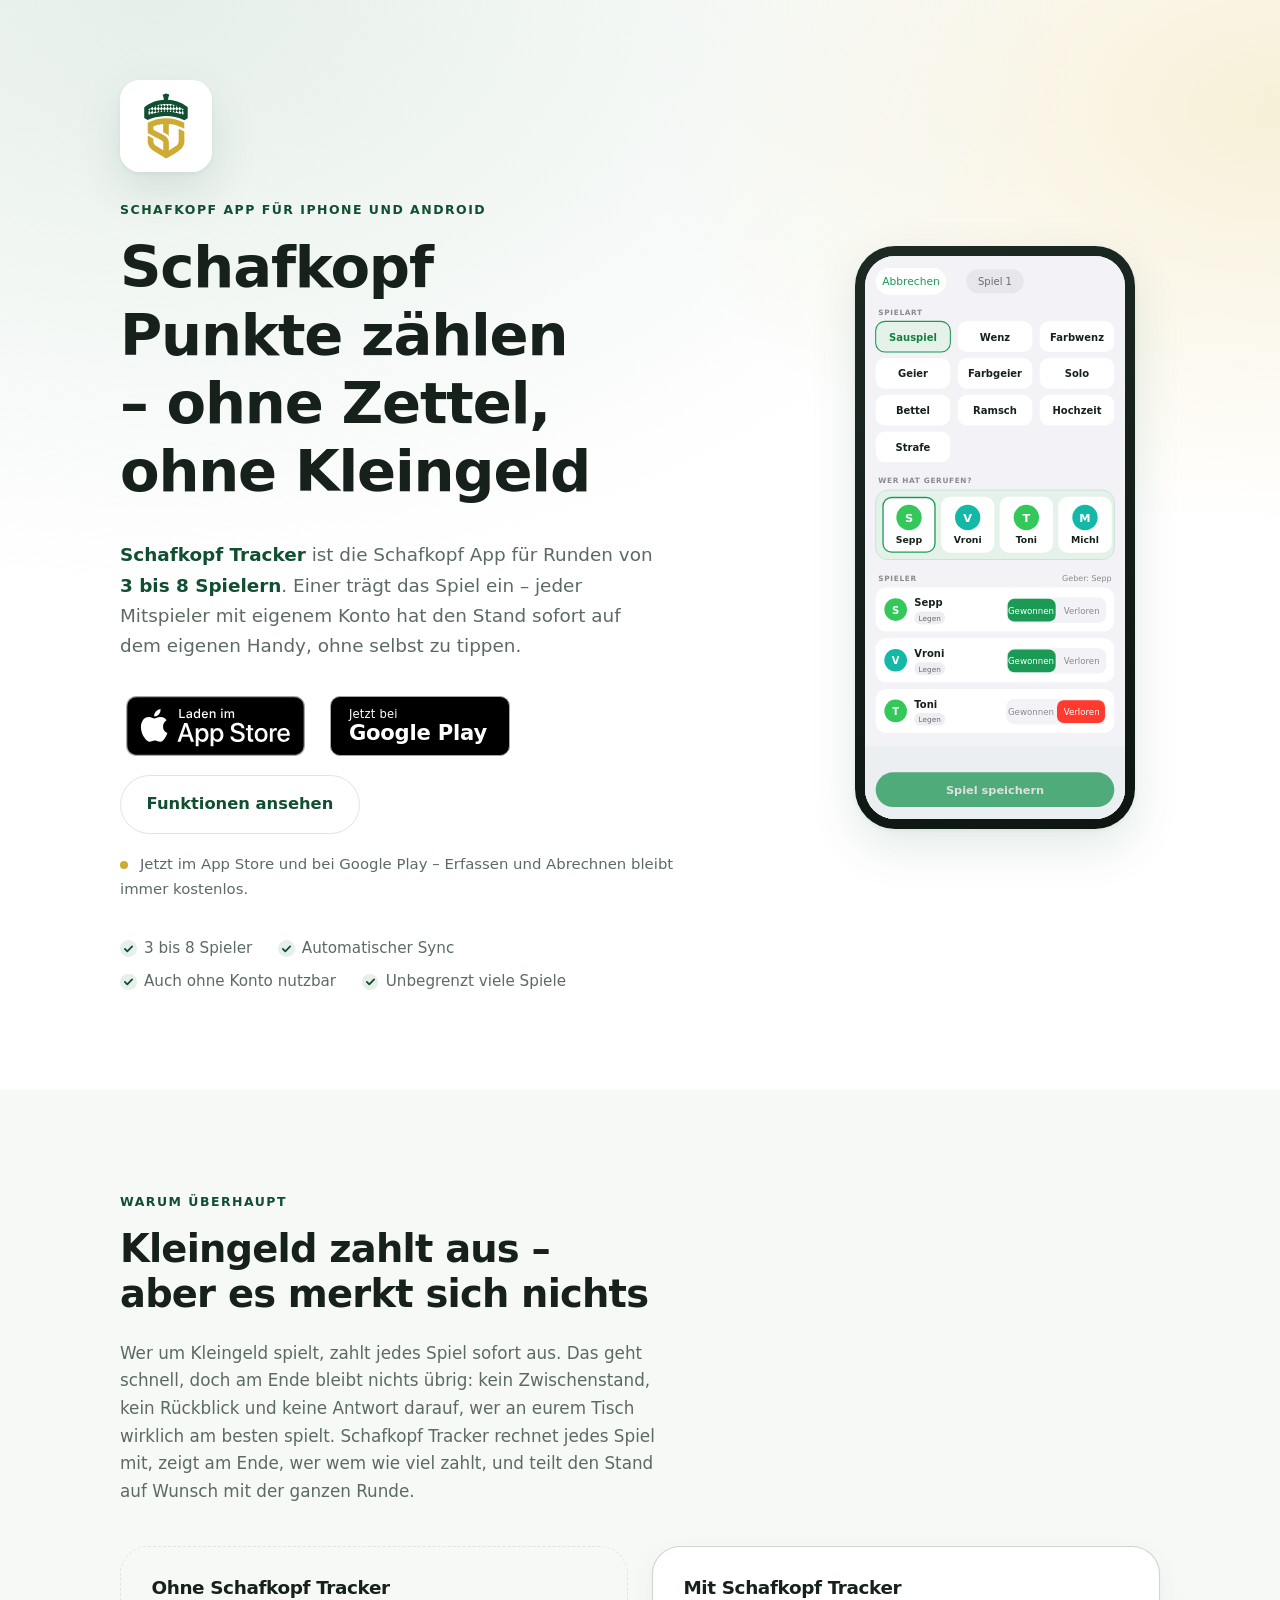
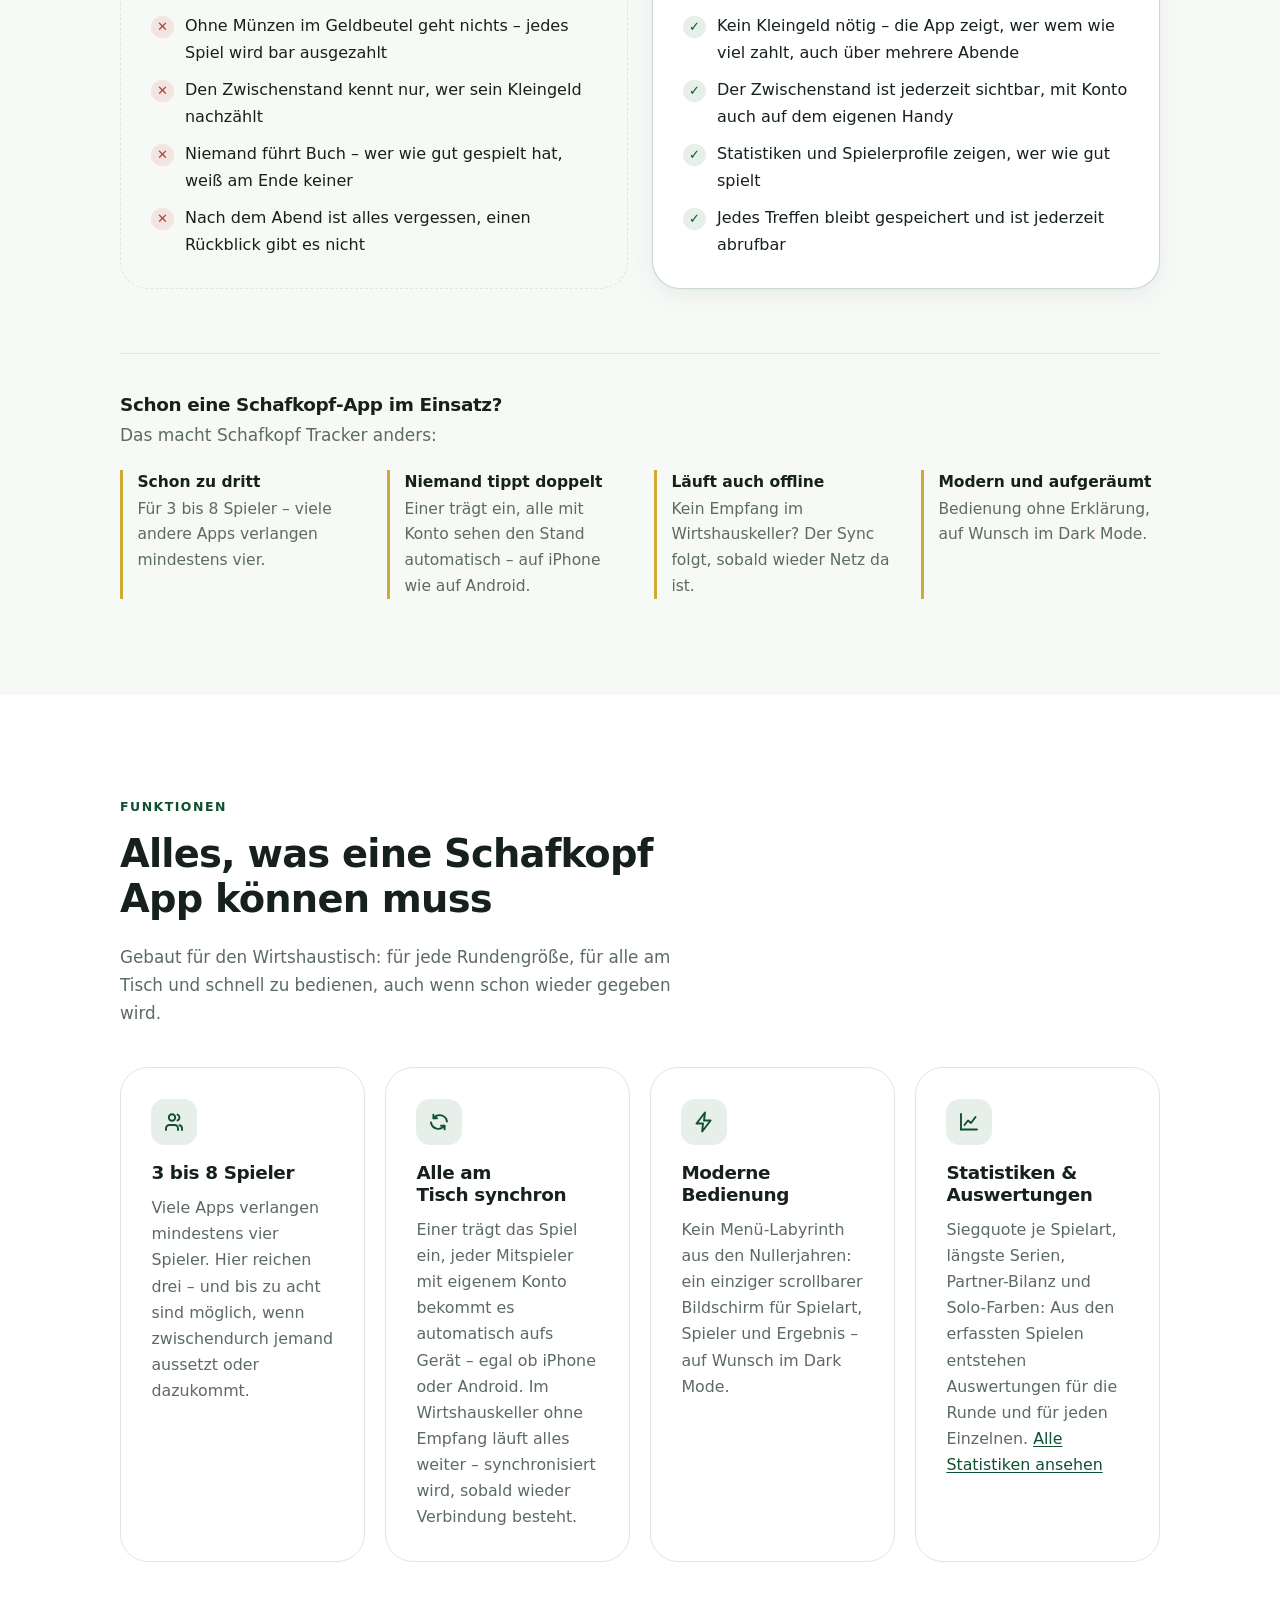
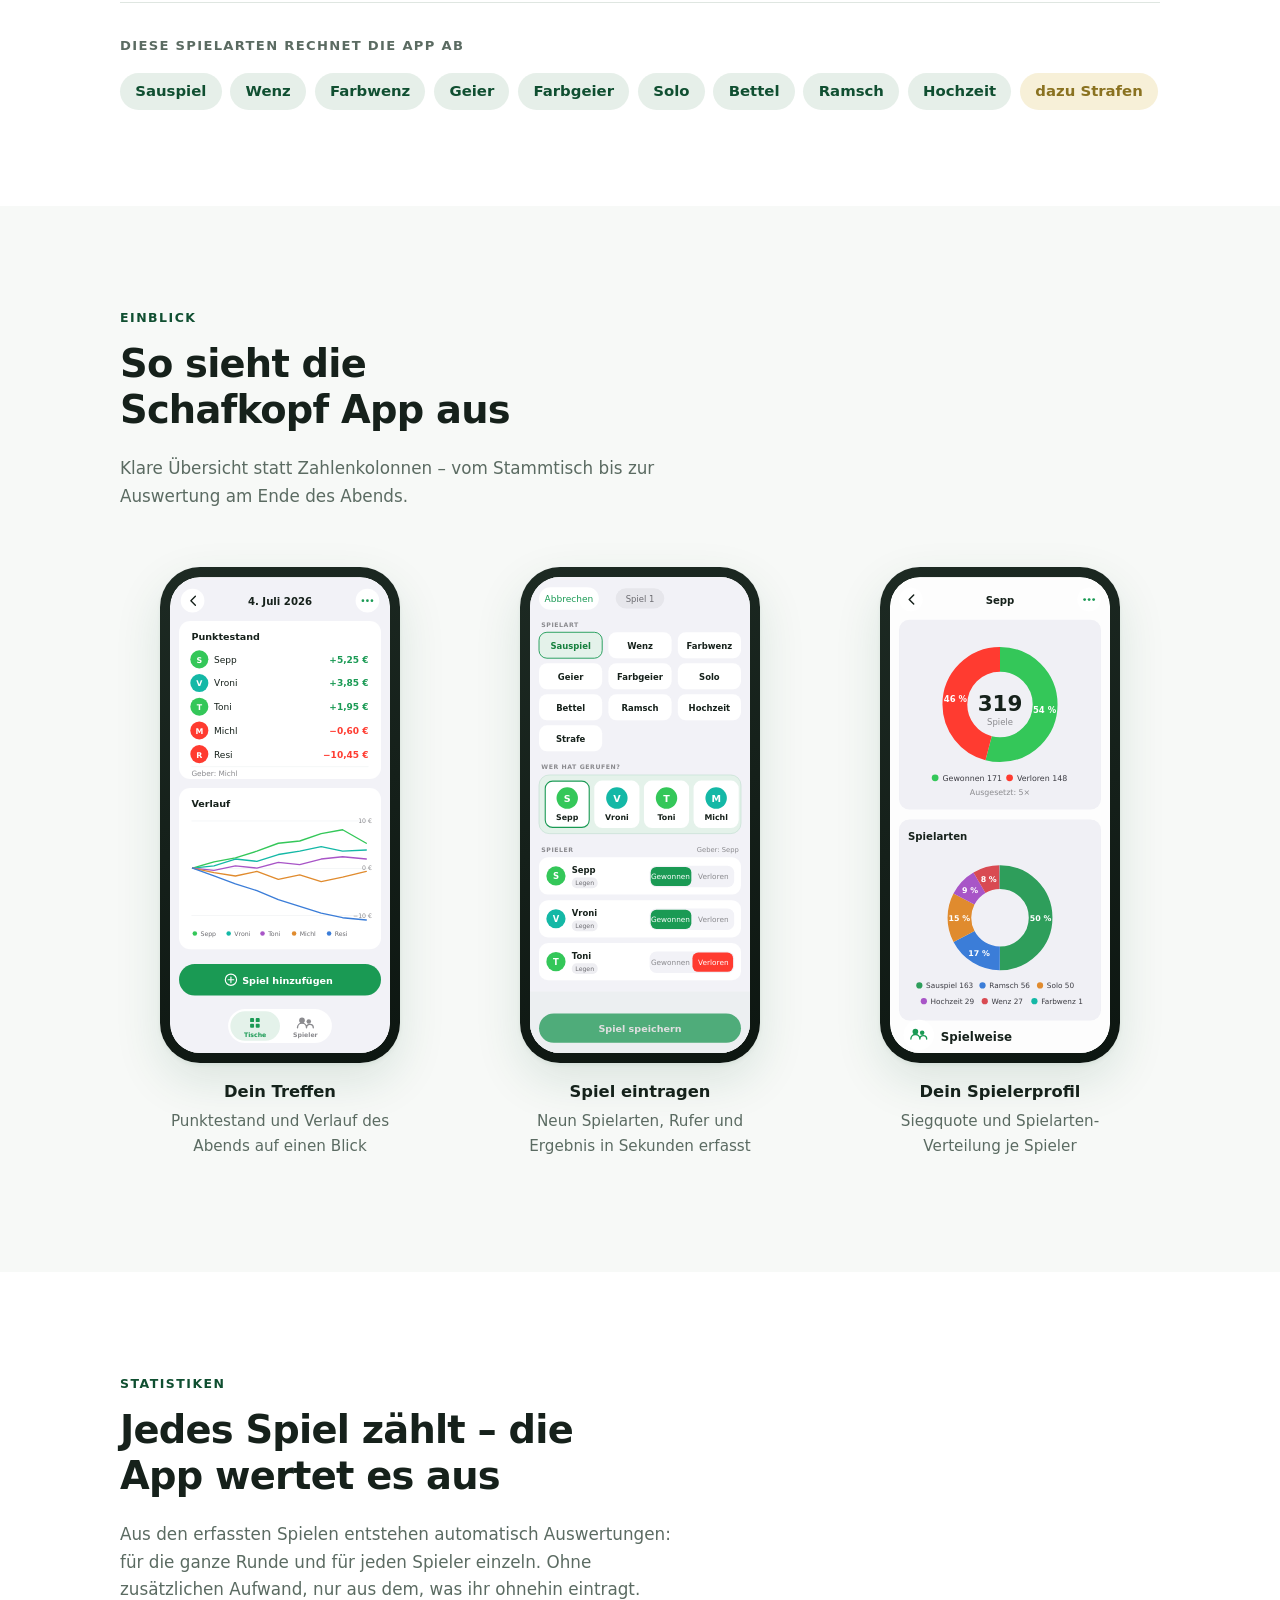
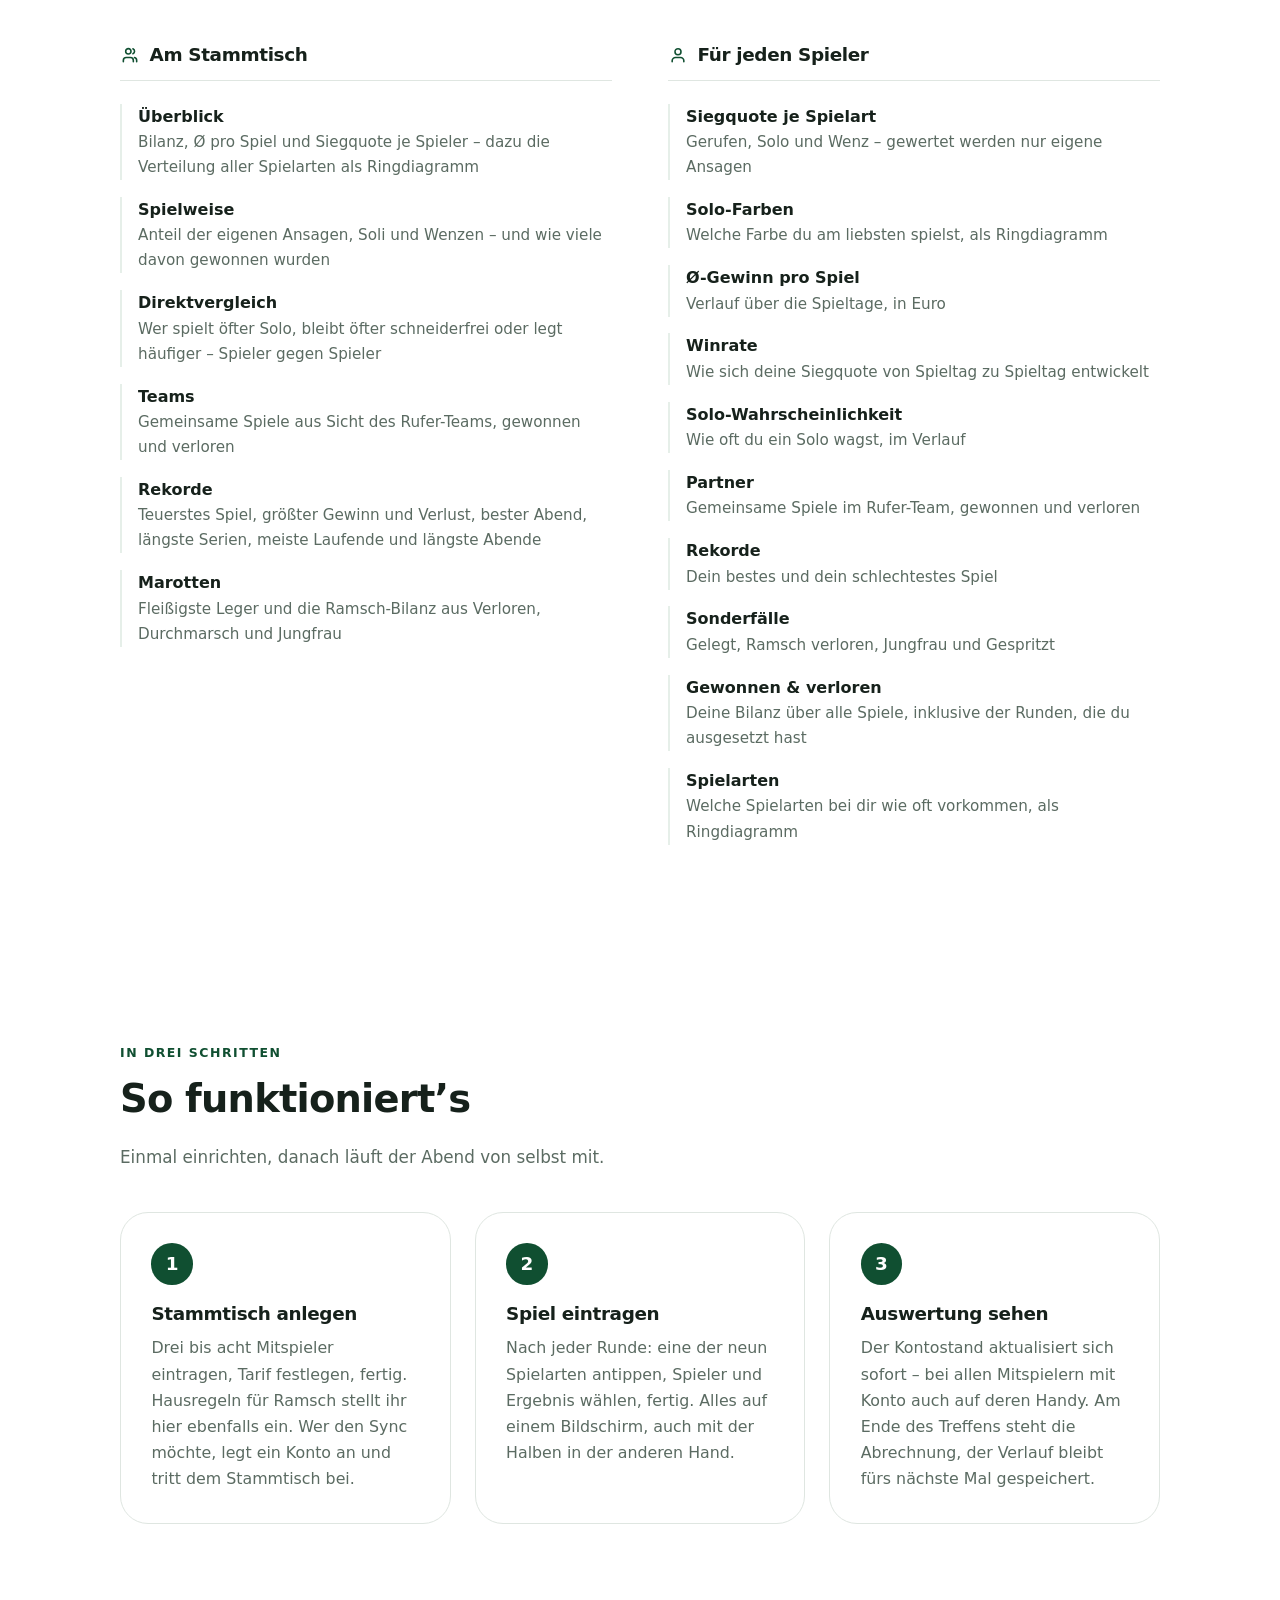
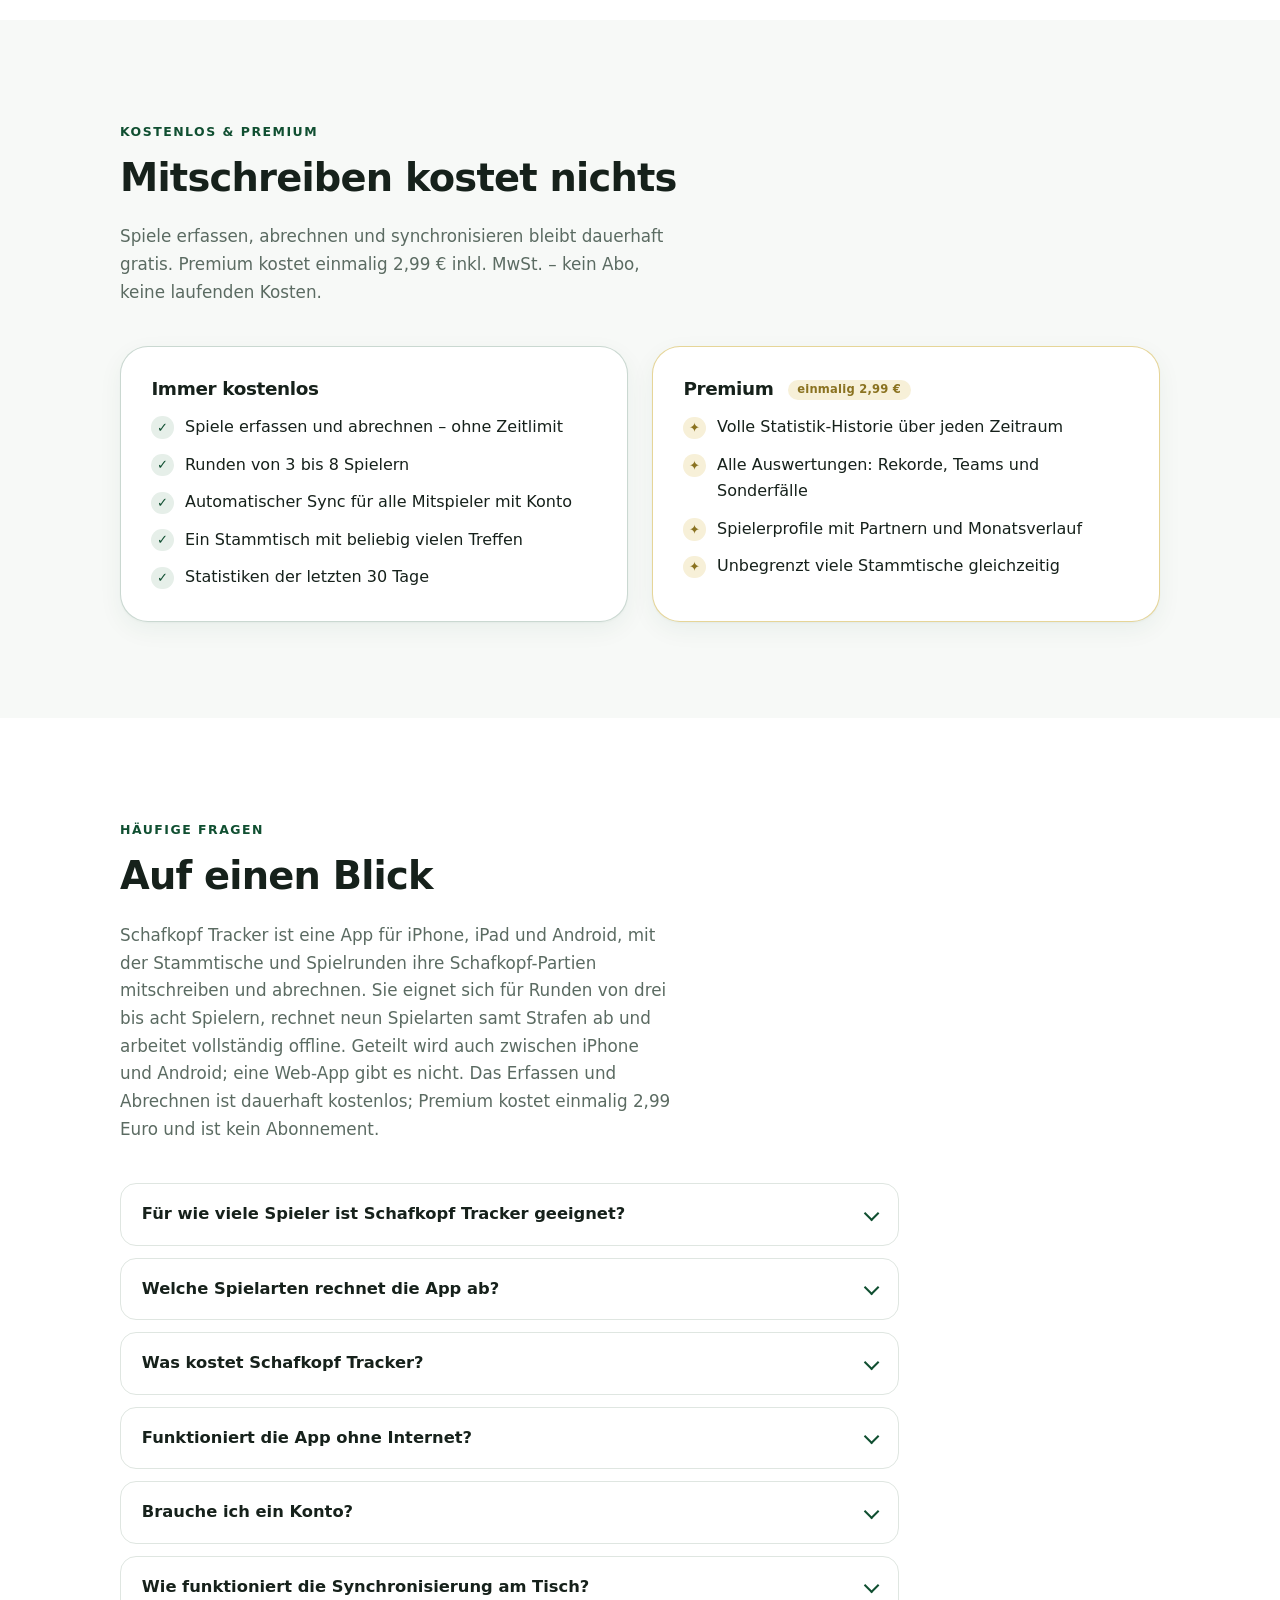
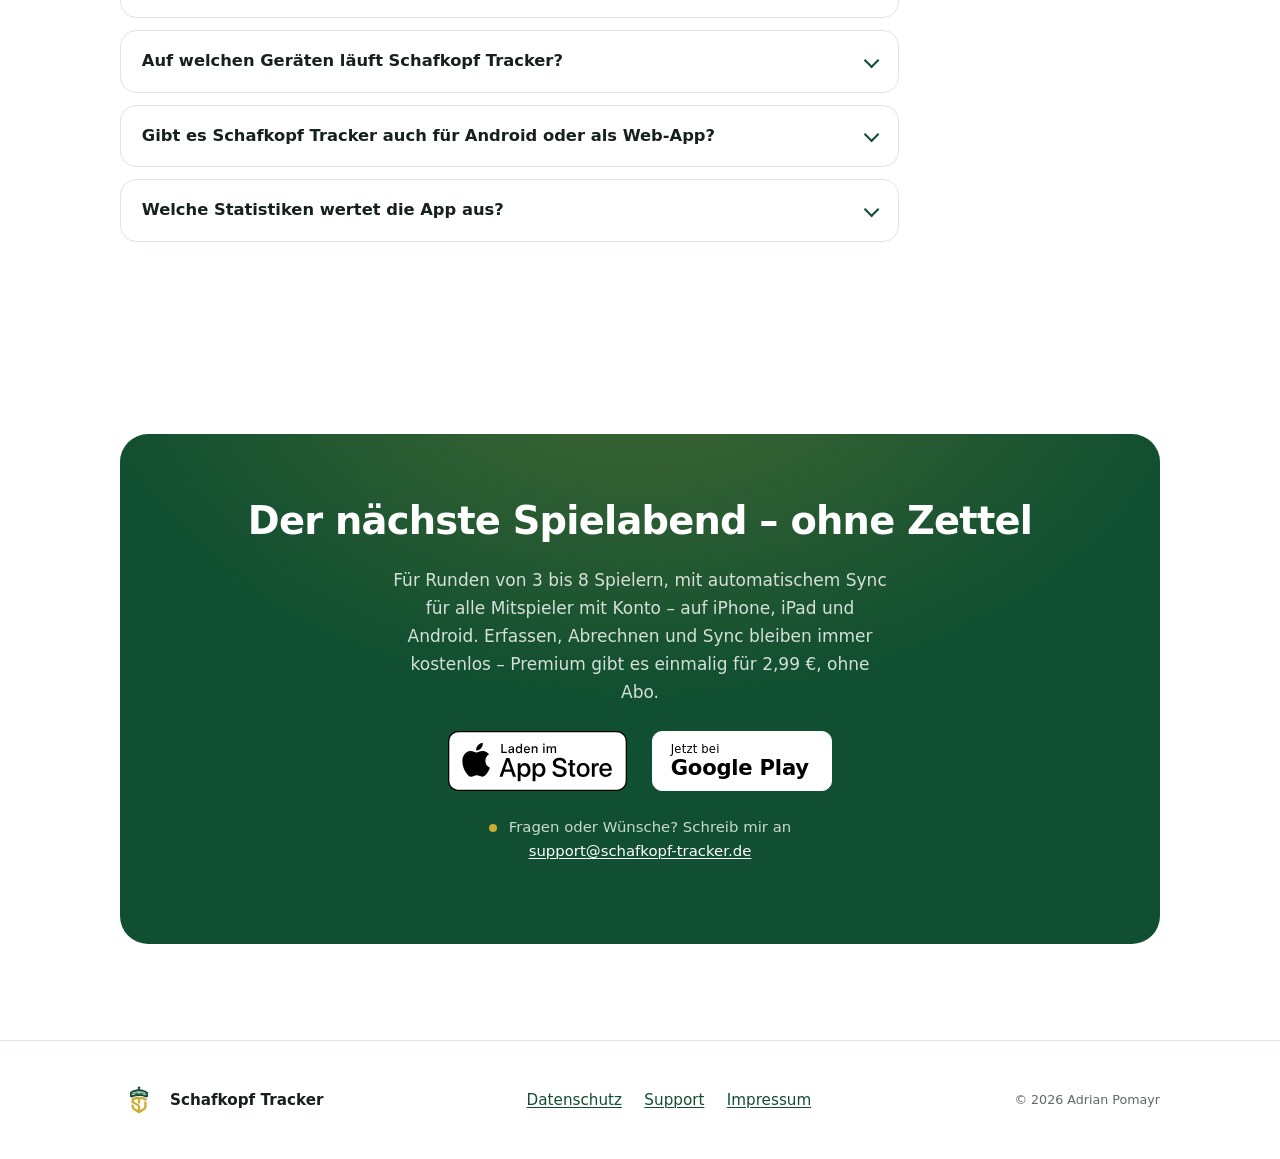
==== index.html @ 4322a287 "Google-Play-Link einbinden - Übergangs-Button „Jetzt bei Google Play“ neben dem App-Store-Abzeichen " ====
<!DOCTYPE html>
<html lang="de">
<head>
  <meta charset="UTF-8">
  <meta name="viewport" content="width=device-width, initial-scale=1.0">

  <!-- ===== SEO: Titel & Description (Haupt-Keyword vorne) ================= -->
  <title>Schafkopf App zum Punkte zählen &amp; abrechnen – Schafkopf Tracker</title>
  <meta name="description" content="Schafkopf App für 3 bis 8 Spieler: Punkte zählen und automatisch abrechnen – ohne Konto nutzbar, mit Konto synchron auf allen Handys der Runde. Schafkopf Tracker für iPhone, iPad und Android, modern gestaltet statt Zahlenkolonnen.">
  <meta name="keywords" content="Schafkopf App, Schafkopf Punkte zählen, Schafkopf Tracker, Schafkopf abrechnen, Sauspiel App, Ramsch Regeln App, Schafkopf Abrechnung, Stammtisch App, Schafkopf App mehrere Spieler, Wenz Geier Bettel abrechnen">
  <meta name="author" content="Adrian Pomayr">
  <meta name="robots" content="index, follow, max-image-preview:large">
  <meta name="theme-color" content="#104f31">
  <link rel="canonical" href="https://schafkopf-tracker.de/">

  <!-- Favicon: SVG für moderne Browser, PNG fürs iOS-Startbild -->
  <link rel="icon" href="/logo.svg" type="image/svg+xml">
  <link rel="apple-touch-icon" href="/apple-touch-icon.png">

  <!-- ===== Open Graph (Facebook, WhatsApp, LinkedIn …) ==================== -->
  <meta property="og:type" content="website">
  <meta property="og:site_name" content="Schafkopf Tracker">
  <meta property="og:locale" content="de_DE">
  <meta property="og:url" content="https://schafkopf-tracker.de/">
  <meta property="og:title" content="Schafkopf App zum Punkte zählen & abrechnen – Schafkopf Tracker">
  <meta property="og:description" content="Die Schafkopf App für 3 bis 8 Spieler: Einer trägt ein, alle Mitspieler mit Konto sehen den Stand auf dem eigenen Handy. Mitschreiben geht auch ganz ohne Konto.">
  <!-- Vorschaubild 1200 × 630; Quelle und Render-Skript unter assets/og/ -->
  <meta property="og:image" content="https://schafkopf-tracker.de/assets/og/og-image.jpg">
  <meta property="og:image:type" content="image/jpeg">
  <meta property="og:image:width" content="1200">
  <meta property="og:image:height" content="630">
  <meta property="og:image:alt" content="Schafkopf Tracker – Schafkopf App zum Punkte zählen ohne Zettel, mit App-Icon und Eingabemaske für Sauspiel">

  <!-- ===== Twitter / X Card ============================================== -->
  <meta name="twitter:card" content="summary_large_image">
  <meta name="twitter:title" content="Schafkopf App zum Punkte zählen & abrechnen – Schafkopf Tracker">
  <meta name="twitter:description" content="Die Schafkopf App für 3 bis 8 Spieler: Einer trägt ein, alle Mitspieler mit Konto sehen den Stand auf dem eigenen Handy. Mitschreiben geht auch ganz ohne Konto.">
  <meta name="twitter:image" content="https://schafkopf-tracker.de/assets/og/og-image.jpg">
  <meta name="twitter:image:alt" content="Schafkopf Tracker – Schafkopf App zum Punkte zählen ohne Zettel, mit App-Icon und Eingabemaske für Sauspiel">

  <link rel="stylesheet" href="/assets/css/landing.css">

  <!-- ===== Strukturierte Daten (schema.org) ============================ -->
  <script type="application/ld+json">
  {
    "@context": "https://schema.org",
    "@graph": [
      {
        "@type": "MobileApplication",
        "@id": "https://schafkopf-tracker.de/#app",
        "name": "Schafkopf Tracker",
        "alternateName": "Schafkopf App zum Punkte zählen",
        "description": "Schafkopf App für Runden von 3 bis 8 Spielern: Spiele erfassen, Punkte zählen und automatisch abrechnen. Die App lässt sich ohne Konto nutzen; wer ein Konto anlegt, bekommt jedes eingetragene Spiel automatisch auf das eigene Gerät synchronisiert. Unterstützt Sauspiel mit Davonlaufen, Wenz, Farbwenz, Geier, Farbgeier, Solo, Bettel, Hochzeit und Strafen sowie frei konfigurierbare Ramsch-Regeln mit Grundbetrag, Schneider- und Schwarz-Bonus. Aus den erfassten Spielen entstehen automatisch Statistiken für den Stammtisch und für jeden Spieler. Die App arbeitet vollständig offline; synchronisiert wird automatisch, sobald wieder eine Verbindung besteht.",
        "applicationCategory": "LifestyleApplication",
        "applicationSubCategory": "Punkte, Abrechnung & Statistik",
        "operatingSystem": "iOS 26.0 oder neuer (iPhone und iPad), Android 8.0 oder neuer",
        "inLanguage": "de-DE",
        "url": "https://schafkopf-tracker.de/",
        "installUrl": [
          "https://apps.apple.com/de/app/schafkopf-tracker/id6790808695",
          "https://play.google.com/store/apps/details?id=de.adrianpomayr.schafkopftracker"
        ],
        "downloadUrl": [
          "https://apps.apple.com/de/app/schafkopf-tracker/id6790808695",
          "https://play.google.com/store/apps/details?id=de.adrianpomayr.schafkopftracker"
        ],
        "image": "https://schafkopf-tracker.de/logo.png",
        "screenshot": [
          "https://schafkopf-tracker.de/assets/screenshots/treffen.svg",
          "https://schafkopf-tracker.de/assets/screenshots/spiel-eintragen.svg",
          "https://schafkopf-tracker.de/assets/screenshots/spielerprofil.svg"
        ],
        "featureList": [
          "Runden von 3 bis 8 Spielern – auch Dreierrunden werden abgerechnet",
          "Automatischer Sync: jeder Spieler mit eigenem Konto sieht jedes eingetragene Spiel sofort auf dem eigenen Gerät",
          "Plattformübergreifend: iPhone, iPad und Android teilen dieselben Stammtische und Runden in beide Richtungen",
          "Ohne Konto nutzbar – ein Konto wird ausschließlich für die Synchronisierung benötigt",
          "Offline-First: Spiele lassen sich ohne Internetverbindung erfassen und abrechnen; die Synchronisierung erfolgt automatisch, sobald wieder eine Verbindung besteht",
          "Moderne, in Sekunden bedienbare Oberfläche – ein Bildschirm, kein Tab-Wechsel",
          "Alle gängigen Spielarten: Sauspiel mit Davonlaufen, Wenz, Farbwenz, Geier, Farbgeier, Solo, Bettel, Ramsch und Hochzeit – dazu Strafen",
          "Helle und dunkle Oberfläche (Dark Mode)",
          "Statistiken am Stammtisch: Bilanz, Ø pro Spiel, Siegquote, Verteilung der Spielarten, Ansage- und Solo-Quoten, Direktvergleich zwischen Spielern, Team-Bilanzen, Rekorde und Marotten",
          "Statistiken je Spieler: Siegquote je Spielart, Solo-Farben, Ø-Gewinn pro Spiel, Winrate, Solo-Wahrscheinlichkeit, Partner-Bilanz, Rekorde und Sonderfälle",
          "Stammtisch-Verwaltung ohne Begrenzung der Spiele je Treffen",
          "Spiele erfassen, abrechnen und synchronisieren dauerhaft kostenlos, mit einem Stammtisch und Statistiken der letzten 30 Tage",
          "Premium für einmalig 2,99 Euro ohne Abo: volle Statistik-Historie, alle Auswertungen, Spielerprofile und unbegrenzt viele Stammtische",
          "Frei konfigurierbare Ramsch-Regeln mit Grundbetrag, Schneider- und Schwarz-Bonus"
        ],
        "offers": [
          {
            "@type": "Offer",
            "name": "Schafkopf Tracker – kostenlose Version",
            "description": "Spiele erfassen, abrechnen und synchronisieren, ein Stammtisch, Statistiken der letzten 30 Tage.",
            "price": "0",
            "priceCurrency": "EUR",
            "availability": "https://schema.org/InStock"
          },
          {
            "@type": "Offer",
            "name": "Schafkopf Tracker Premium",
            "description": "Einmaliger In-App-Kauf ohne Abo: volle Statistik-Historie, alle Auswertungen, Spielerprofile in voller Tiefe und unbegrenzt viele Stammtische.",
            "price": "2.99",
            "priceCurrency": "EUR",
            "availability": "https://schema.org/InStock",
            "category": "In-App-Kauf"
          }
        ],
        "author": {
          "@type": "Person",
          "name": "Adrian Pomayr"
        },
        "publisher": {
          "@id": "https://schafkopf-tracker.de/#publisher"
        },
        "datePublished": "2026-07-16",
        "sameAs": [
          "https://apps.apple.com/de/app/schafkopf-tracker/id6790808695",
          "https://play.google.com/store/apps/details?id=de.adrianpomayr.schafkopftracker"
        ]
      },
      {
        "@type": "Organization",
        "@id": "https://schafkopf-tracker.de/#publisher",
        "name": "Schafkopf Tracker",
        "url": "https://schafkopf-tracker.de/",
        "logo": "https://schafkopf-tracker.de/logo.png",
        "email": "support@schafkopf-tracker.de"
      },
      {
        "@type": "WebSite",
        "@id": "https://schafkopf-tracker.de/#website",
        "url": "https://schafkopf-tracker.de/",
        "name": "Schafkopf Tracker",
        "inLanguage": "de-DE",
        "publisher": {
          "@id": "https://schafkopf-tracker.de/#publisher"
        },
        "about": {
          "@id": "https://schafkopf-tracker.de/#app"
        }
      },
      {
        "@type": "WebPage",
        "@id": "https://schafkopf-tracker.de/#webpage",
        "url": "https://schafkopf-tracker.de/",
        "name": "Schafkopf App zum Punkte zählen und abrechnen – Schafkopf Tracker",
        "description": "Schafkopf Tracker ist eine App für iPhone, iPad und Android, mit der Stammtische und Spielrunden ihre Schafkopf-Partien mitschreiben und abrechnen. Sie eignet sich für Runden von drei bis acht Spielern, rechnet neun Spielarten samt Strafen ab und arbeitet vollständig offline.",
        "inLanguage": "de-DE",
        "isPartOf": {
          "@id": "https://schafkopf-tracker.de/#website"
        },
        "about": {
          "@id": "https://schafkopf-tracker.de/#app"
        },
        "primaryImageOfPage": "https://schafkopf-tracker.de/assets/og/og-image.jpg",
        "datePublished": "2026-08-24",
        "dateModified": "2026-10-30"
      },
      {
        "@type": "FAQPage",
        "@id": "https://schafkopf-tracker.de/#faq",
        "isPartOf": {
          "@id": "https://schafkopf-tracker.de/#webpage"
        },
        "inLanguage": "de-DE",
        "mainEntity": [
          {
            "@type": "Question",
            "name": "Für wie viele Spieler ist Schafkopf Tracker geeignet?",
            "acceptedAnswer": {
              "@type": "Answer",
              "text": "Für Runden von drei bis acht Spielern. Viele andere Schafkopf-Apps setzen mindestens vier Spieler voraus – hier lassen sich auch Dreierrunden abrechnen, und größere Runden mit wechselnden Aussetzern sind kein Sonderfall."
            }
          },
          {
            "@type": "Question",
            "name": "Welche Spielarten rechnet die App ab?",
            "acceptedAnswer": {
              "@type": "Answer",
              "text": "Sauspiel mit Davonlaufen, Wenz, Farbwenz, Geier, Farbgeier, Solo, Bettel, Ramsch und Hochzeit. Zusätzlich lassen sich Strafen eintragen. Die Ramsch-Regeln sind pro Stammtisch frei einstellbar – Grundbetrag, Schneider- und Schwarz-Bonus."
            }
          },
          {
            "@type": "Question",
            "name": "Was kostet Schafkopf Tracker?",
            "acceptedAnswer": {
              "@type": "Answer",
              "text": "Der Download ist kostenlos, und Spiele erfassen, abrechnen und synchronisieren bleibt dauerhaft gratis. Die kostenlose Version umfasst einen Stammtisch und Statistiken der letzten 30 Tage. Premium kostet einmalig 2,99 Euro inklusive Mehrwertsteuer, ist kein Abo und schaltet die vollständige Statistik-Historie, alle Auswertungen, die Spielerprofile in voller Tiefe sowie beliebig viele Stammtische frei."
            }
          },
          {
            "@type": "Question",
            "name": "Funktioniert die App ohne Internet?",
            "acceptedAnswer": {
              "@type": "Answer",
              "text": "Ja. Schafkopf Tracker ist von Grund auf für den Betrieb ohne Verbindung gebaut: Alle Spiele werden auf dem Gerät gespeichert und sofort abgerechnet, auch ohne Empfang. Sobald wieder eine Verbindung besteht, gleicht die App die Daten automatisch mit den Mitspielern ab."
            }
          },
          {
            "@type": "Question",
            "name": "Brauche ich ein Konto?",
            "acceptedAnswer": {
              "@type": "Answer",
              "text": "Nein. Ohne Konto lässt sich die App vollständig zum Mitschreiben und Abrechnen nutzen. Ein Konto wird ausschließlich für die Synchronisierung benötigt: Wer eines anlegt und dem Stammtisch beitritt, bekommt jedes eingetragene Spiel automatisch auf das eigene Gerät."
            }
          },
          {
            "@type": "Question",
            "name": "Wie funktioniert die Synchronisierung am Tisch?",
            "acceptedAnswer": {
              "@type": "Answer",
              "text": "Einer aus der Runde trägt das Spiel ein. Alle Mitspieler, die ein eigenes Konto haben und dem Stammtisch beigetreten sind, sehen den aktualisierten Punktestand danach auf ihrem eigenen Handy, ohne selbst etwas zu tippen – egal ob iPhone oder Android. Wer kein Konto hat, spielt einfach mit und steht trotzdem in der Abrechnung."
            }
          },
          {
            "@type": "Question",
            "name": "Auf welchen Geräten läuft Schafkopf Tracker?",
            "acceptedAnswer": {
              "@type": "Answer",
              "text": "Auf iPhone und iPad ab iOS 26 sowie auf Android-Geräten ab Android 8.0 (Oreo). Ältere Versionen werden nicht unterstützt."
            }
          },
          {
            "@type": "Question",
            "name": "Gibt es Schafkopf Tracker auch für Android oder als Web-App?",
            "acceptedAnswer": {
              "@type": "Answer",
              "text": "Ja, Schafkopf Tracker gibt es für Android bei Google Play sowie für iPhone und iPad im App Store. Geteilte Stammtische und Runden funktionieren zwischen beiden Plattformen in beide Richtungen. Eine Web-App zur Nutzung im Browser gibt es nicht."
            }
          },
          {
            "@type": "Question",
            "name": "Welche Statistiken wertet die App aus?",
            "acceptedAnswer": {
              "@type": "Answer",
              "text": "Auf Stammtisch-Ebene: Bilanz, Durchschnitt pro Spiel, Siegquote, die Verteilung der Spielarten, Ansage- und Solo-Quoten, ein Direktvergleich zwischen einzelnen Spielern, Team-Bilanzen, Rekorde wie das teuerste Spiel oder den besten Abend sowie Auswertungen zu Legen und Ramsch. Je Spieler: Siegquote nach Spielart, bevorzugte Solo-Farben, Durchschnittsgewinn pro Spiel, Winrate und Solo-Wahrscheinlichkeit im Zeitverlauf, die Bilanz mit einzelnen Partnern, persönliche Rekorde und Sonderfälle."
            }
          }
        ]
      }
    ]
  }
  </script>
</head>

<body ontouchstart="">

<!-- ========================================================================
     1. HERO
     ===================================================================== -->
<header class="hero">
  <div class="wrap hero-inner">
    <div>
      <img src="/logo.svg" width="92" height="92" class="hero-icon"
           alt="App-Icon der Schafkopf App Schafkopf Tracker: goldenes ST-Wappen mit gemusterter Kappe in dunklem Grün">

      <span class="eyebrow">Schafkopf App für iPhone&nbsp;und&nbsp;Android</span>

      <h1>Schafkopf Punkte zählen – ohne Zettel, ohne Kleingeld</h1>

      <p class="claim">
        <strong class="highlight">Schafkopf Tracker</strong> ist die Schafkopf App
        für Runden von <strong class="highlight">3 bis 8 Spielern</strong>. Einer
        trägt das Spiel ein – jeder Mitspieler mit eigenem Konto hat den Stand
        sofort auf dem eigenen Handy, ohne selbst zu tippen.
      </p>

      <div class="btn-gruppe">
        <!-- Offizielles App-Store-Abzeichen von Apple, dunkle Variante -->
        <a class="store-badge" href="https://apps.apple.com/us/app/schafkopf-tracker/id6790808695?itscg=30200&amp;itsct=apps_box_badge&amp;mttnsubad=6790808695" data-cta="appstore">
          <img src="/assets/badges/app-store-schwarz.svg"
               width="180" height="60"
               alt="Schafkopf Tracker im App Store laden">
        </a>
        <!-- Übergangs-Button für Google Play, bis das offizielle Abzeichen
             vorliegt (siehe .store-play in landing.css) -->
        <a class="store-play" href="https://play.google.com/store/apps/details?id=de.adrianpomayr.schafkopftracker" data-cta="googleplay" aria-label="Schafkopf Tracker bei Google Play laden"><span class="klein">Jetzt bei</span><span class="gross">Google Play</span></a>
        <a class="btn btn-sekundaer" href="#funktionen">Funktionen ansehen</a>
      </div>

      <p class="cta-hinweis">
        <span class="punkt" aria-hidden="true"></span>
        Jetzt im App Store und bei Google Play – Erfassen und Abrechnen bleibt immer kostenlos.
      </p>

      <ul class="fakten">
        <li>3 bis 8 Spieler</li>
        <li>Automatischer Sync</li>
        <li>Auch ohne Konto nutzbar</li>
        <li>Unbegrenzt viele Spiele</li>
      </ul>
    </div>

    <div class="hero-visual">
      <div class="phone">
        <img src="/assets/screenshots/spiel-eintragen.svg" width="390" height="844"
             alt="Schafkopf App Eingabemaske: Spielart wählen, Rufer antippen, Ergebnis je Spieler erfassen">
      </div>
    </div>
  </div>
</header>

<main>

  <!-- ======================================================================
       2. PROBLEM / NUTZEN
       =================================================================== -->
  <section id="warum" class="sektion-sanft">
    <div class="wrap">
      <div class="sektion-kopf">
        <span class="eyebrow">Warum überhaupt</span>
        <h2>Kleingeld zahlt aus – aber es merkt sich nichts</h2>
        <p>
          Wer um Kleingeld spielt, zahlt jedes Spiel sofort aus. Das geht schnell,
          doch am Ende bleibt nichts übrig: kein Zwischenstand, kein Rückblick und
          keine Antwort darauf, wer an eurem Tisch wirklich am besten spielt.
          Schafkopf Tracker rechnet jedes Spiel mit, zeigt am Ende, wer wem wie
          viel zahlt, und teilt den Stand auf Wunsch mit der ganzen Runde.
        </p>
      </div>

      <div class="vergleich">
        <article class="karte karte-alt">
          <h3>Ohne Schafkopf Tracker</h3>
          <ul class="liste">
            <li><span class="zeichen" aria-hidden="true">✕</span> Ohne Münzen im Geldbeutel geht nichts – jedes Spiel wird bar ausgezahlt</li>
            <li><span class="zeichen" aria-hidden="true">✕</span> Den Zwischenstand kennt nur, wer sein Kleingeld nachzählt</li>
            <li><span class="zeichen" aria-hidden="true">✕</span> Niemand führt Buch – wer wie gut gespielt hat, weiß am Ende keiner</li>
            <li><span class="zeichen" aria-hidden="true">✕</span> Nach dem Abend ist alles vergessen, einen Rückblick gibt es nicht</li>
          </ul>
        </article>

        <article class="karte karte-neu">
          <h3>Mit Schafkopf Tracker</h3>
          <ul class="liste">
            <li><span class="zeichen" aria-hidden="true">✓</span> Kein Kleingeld nötig – die App zeigt, wer wem wie viel zahlt, auch über mehrere Abende</li>
            <li><span class="zeichen" aria-hidden="true">✓</span> Der Zwischenstand ist jederzeit sichtbar, mit Konto auch auf dem eigenen Handy</li>
            <li><span class="zeichen" aria-hidden="true">✓</span> Statistiken und Spielerprofile zeigen, wer wie gut spielt</li>
            <li><span class="zeichen" aria-hidden="true">✓</span> Jedes Treffen bleibt gespeichert und ist jederzeit abrufbar</li>
          </ul>
        </article>
      </div>

      <!-- Zweite Zielgruppe: wer schon eine andere Schafkopf-App nutzt.
           Bewusst leiser als der Vergleich oben und ohne andere Apps
           beim Namen zu nennen. -->
      <div class="wechsel">
        <h3>Schon eine Schafkopf&#8209;App im Einsatz?</h3>
        <p>Das macht Schafkopf Tracker anders:</p>
        <ul class="wechsel-liste">
          <li><strong>Schon zu dritt</strong> Für 3 bis 8 Spieler – viele andere Apps verlangen mindestens vier.</li>
          <li><strong>Niemand tippt doppelt</strong> Einer trägt ein, alle mit Konto sehen den Stand automatisch – auf iPhone wie auf Android.</li>
          <li><strong>Läuft auch offline</strong> Kein Empfang im Wirtshauskeller? Der Sync folgt, sobald wieder Netz da ist.</li>
          <li><strong>Modern und aufgeräumt</strong> Bedienung ohne Erklärung, auf Wunsch im Dark Mode.</li>
        </ul>
      </div>
    </div>
  </section>

  <!-- ======================================================================
       3. FEATURES
       =================================================================== -->
  <section id="funktionen">
    <div class="wrap">
      <div class="sektion-kopf">
        <span class="eyebrow">Funktionen</span>
        <h2>Alles, was eine Schafkopf App können muss</h2>
        <p>
          Gebaut für den Wirtshaustisch: für jede Rundengröße, für alle am Tisch
          und schnell zu bedienen, auch wenn schon wieder gegeben wird.
        </p>
      </div>

      <div class="feature-grid">
        <article class="feature">
          <div class="feature-icon" aria-hidden="true">
            <svg width="24" height="24" viewBox="0 0 24 24" fill="none" stroke="currentColor" stroke-width="1.9" stroke-linecap="round" stroke-linejoin="round">
              <path d="M16 20v-1.5a3.5 3.5 0 0 0-3.5-3.5h-5A3.5 3.5 0 0 0 4 18.5V20"/>
              <circle cx="10" cy="7.5" r="3.2"/>
              <path d="M20 20v-1.5a3.5 3.5 0 0 0-2.6-3.4M15.5 4.6a3.2 3.2 0 0 1 0 5.9"/>
            </svg>
          </div>
          <h3>3 bis 8 Spieler</h3>
          <p>
            Viele Apps verlangen mindestens vier Spieler. Hier reichen drei –
            und bis zu acht sind möglich, wenn zwischendurch jemand aussetzt
            oder dazukommt.
          </p>
        </article>

        <article class="feature">
          <div class="feature-icon" aria-hidden="true">
            <svg width="24" height="24" viewBox="0 0 24 24" fill="none" stroke="currentColor" stroke-width="1.9" stroke-linecap="round" stroke-linejoin="round">
              <path d="M20 11.5a7.5 7.5 0 0 0-13.4-3.3"/>
              <path d="M4 12.5a7.5 7.5 0 0 0 13.4 3.3"/>
              <path d="M6.4 4.6v3.6H10"/>
              <path d="M17.6 19.4v-3.6H14"/>
            </svg>
          </div>
          <h3>Alle am Tisch synchron</h3>
          <p>
            Einer trägt das Spiel ein, jeder Mitspieler mit eigenem Konto bekommt
            es automatisch aufs Gerät – egal ob iPhone oder Android. Im
            Wirtshauskeller ohne Empfang läuft alles weiter – synchronisiert wird,
            sobald wieder Verbindung besteht.
          </p>
        </article>

        <article class="feature">
          <div class="feature-icon" aria-hidden="true">
            <svg width="24" height="24" viewBox="0 0 24 24" fill="none" stroke="currentColor" stroke-width="1.9" stroke-linecap="round" stroke-linejoin="round">
              <path d="M13 2.5 4.5 13.5H11l-.8 8 8.4-11H12l1-8Z"/>
            </svg>
          </div>
          <h3>Moderne Bedienung</h3>
          <p>
            Kein Menü-Labyrinth aus den Nullerjahren: ein einziger scrollbarer
            Bildschirm für Spielart, Spieler und Ergebnis – auf Wunsch im
            Dark Mode.
          </p>
        </article>

        <article class="feature">
          <div class="feature-icon" aria-hidden="true">
            <svg width="24" height="24" viewBox="0 0 24 24" fill="none" stroke="currentColor" stroke-width="1.9" stroke-linecap="round" stroke-linejoin="round">
              <path d="M4 19.5V4"/>
              <path d="M4 19.5h16"/>
              <path d="m7.5 15 3.5-4.5 3 2.5 4.5-6"/>
            </svg>
          </div>
          <h3>Statistiken &amp; Auswertungen</h3>
          <p>
            Siegquote je Spielart, längste Serien, Partner-Bilanz und
            Solo-Farben: Aus den erfassten Spielen entstehen Auswertungen für
            die Runde und für jeden Einzelnen.
            <a href="#statistiken">Alle Statistiken ansehen</a>
          </p>
        </article>
      </div>

      <!-- Entspricht der Spielart-Auswahl im Eingabe-Bildschirm der App -->
      <div class="spielarten">
        <p>Diese Spielarten rechnet die App ab</p>
        <ul>
          <li>Sauspiel</li>
          <li>Wenz</li>
          <li>Farbwenz</li>
          <li>Geier</li>
          <li>Farbgeier</li>
          <li>Solo</li>
          <li>Bettel</li>
          <li>Ramsch</li>
          <li>Hochzeit</li>
          <li class="zusatz">dazu Strafen</li>
        </ul>
      </div>
    </div>
  </section>

  <!-- ======================================================================
       4. SCREENSHOTS
       Die drei Grafiken liegen unter /assets/screenshots/ und sind
       zusätzlich im JSON-LD ("screenshot") im <head> verlinkt.
       „Dein Treffen" und „Dein Spielerprofil" stehen als Kopie inline,
       damit sich Linien und Ringe beim Scrollen per CSS aufbauen
       (siehe landing.css, Abschnitt Mikro-Animationen). Wer eine der
       beiden Dateien ändert, muss die Kopie hier nachziehen.
       =================================================================== -->
  <section id="screenshots" class="sektion-sanft">
    <div class="wrap">
      <div class="sektion-kopf">
        <span class="eyebrow">Einblick</span>
        <h2>So sieht die Schafkopf App aus</h2>
        <p>
          Klare Übersicht statt Zahlenkolonnen – vom Stammtisch bis zur
          Auswertung am Ende des Abends.
        </p>
      </div>

      <div class="shots">
        <figure class="shot">
          <div class="phone">
            <svg class="screen" xmlns="http://www.w3.org/2000/svg" viewBox="0 0 390 844" width="390" height="844" role="img" aria-label="Treffen in der Schafkopf App: Punktestand von fünf Spielern und Verlaufsdiagramm des Abends">
              <rect width="390" height="844" fill="#f2f2f7"/>
              <g font-family="-apple-system, system-ui, sans-serif">

                <circle cx="40" cy="42" r="21" fill="#ffffff"/>
                <path d="M45 34l-8 8 8 8" fill="none" stroke="#16211b" stroke-width="2.4" stroke-linecap="round" stroke-linejoin="round"/>
                <text x="195" y="49" fill="#16211b" font-size="18" font-weight="700" text-anchor="middle">4. Juli 2026</text>
                <circle cx="350" cy="42" r="21" fill="#ffffff"/>
                <circle cx="342" cy="42" r="2.4" fill="#1a9a54"/><circle cx="350" cy="42" r="2.4" fill="#1a9a54"/><circle cx="358" cy="42" r="2.4" fill="#1a9a54"/>

                <rect x="16" y="78" width="358" height="280" rx="20" fill="#ffffff"/>
                <text x="38" y="112" fill="#16211b" font-size="17" font-weight="700">Punktestand</text>
                <g font-size="16">
                  <circle cx="52" cy="146" r="16" fill="#34c759"/><text x="52" y="152" fill="#fff" font-size="14" font-weight="700" text-anchor="middle">S</text>
                  <text x="78" y="152" fill="#16211b">Sepp</text>
                  <text x="352" y="152" fill="#1a9a54" font-weight="700" text-anchor="end">+5,25 €</text>

                  <circle cx="52" cy="188" r="16" fill="#14b8a6"/><text x="52" y="194" fill="#fff" font-size="14" font-weight="700" text-anchor="middle">V</text>
                  <text x="78" y="194" fill="#16211b">Vroni</text>
                  <text x="352" y="194" fill="#1a9a54" font-weight="700" text-anchor="end">+3,85 €</text>

                  <circle cx="52" cy="230" r="16" fill="#34c759"/><text x="52" y="236" fill="#fff" font-size="14" font-weight="700" text-anchor="middle">T</text>
                  <text x="78" y="236" fill="#16211b">Toni</text>
                  <text x="352" y="236" fill="#1a9a54" font-weight="700" text-anchor="end">+1,95 €</text>

                  <circle cx="52" cy="272" r="16" fill="#ff3b30"/><text x="52" y="278" fill="#fff" font-size="14" font-weight="700" text-anchor="middle">M</text>
                  <text x="78" y="278" fill="#16211b">Michl</text>
                  <text x="352" y="278" fill="#ff3b30" font-weight="700" text-anchor="end">−0,60 €</text>

                  <circle cx="52" cy="314" r="16" fill="#ff3b30"/><text x="52" y="320" fill="#fff" font-size="14" font-weight="700" text-anchor="middle">R</text>
                  <text x="78" y="320" fill="#16211b">Resi</text>
                  <text x="352" y="320" fill="#ff3b30" font-weight="700" text-anchor="end">−10,45 €</text>
                </g>
                <rect x="38" y="336" width="314" height="1" fill="#eceff1"/>
                <text x="38" y="352" fill="#8a8a8e" font-size="13">Geber: Michl</text>

                <rect x="16" y="374" width="358" height="286" rx="20" fill="#ffffff"/>
                <text x="38" y="408" fill="#16211b" font-size="17" font-weight="700">Verlauf</text>
                <g>
                  <rect x="38" y="432" width="314" height="1" fill="#eceff1"/>
                  <text x="358" y="436" fill="#8a8a8e" font-size="11" text-anchor="end">10 €</text>
                  <rect x="38" y="516" width="314" height="1" fill="#eceff1"/>
                  <text x="358" y="520" fill="#8a8a8e" font-size="11" text-anchor="end">0 €</text>
                  <rect x="38" y="600" width="314" height="1" fill="#eceff1"/>
                  <text x="358" y="604" fill="#8a8a8e" font-size="11" text-anchor="end">−10 €</text>

                  <polyline class="linie" style="--len:326" points="40,516 78,505 116,498 154,486 192,472 230,468 268,455 306,448 348,472" fill="none" stroke="#34c759" stroke-width="2.4" stroke-linecap="round" stroke-linejoin="round"/>
                  <polyline class="linie" style="--len:317" points="40,516 78,512 116,500 154,504 192,492 230,486 268,478 306,486 348,484" fill="none" stroke="#14b8a6" stroke-width="2.4" stroke-linecap="round" stroke-linejoin="round"/>
                  <polyline class="linie" style="--len:315" points="40,516 78,520 116,512 154,516 192,506 230,510 268,500 306,496 348,500" fill="none" stroke="#a855c7" stroke-width="2.4" stroke-linecap="round" stroke-linejoin="round"/>
                  <polyline class="linie" style="--len:320" points="40,516 78,524 116,530 154,522 192,536 230,528 268,540 306,532 348,522" fill="none" stroke="#e08b2e" stroke-width="2.4" stroke-linecap="round" stroke-linejoin="round"/>
                  <polyline class="linie" style="--len:325" points="40,516 78,530 116,544 154,556 192,572 230,584 268,596 306,604 348,608" fill="none" stroke="#3b7dd8" stroke-width="2.4" stroke-linecap="round" stroke-linejoin="round"/>

                  <g font-size="11" fill="#6b6b70">
                    <circle cx="44" cy="632" r="4" fill="#34c759"/><text x="54" y="636">Sepp</text>
                    <circle cx="104" cy="632" r="4" fill="#14b8a6"/><text x="114" y="636">Vroni</text>
                    <circle cx="164" cy="632" r="4" fill="#a855c7"/><text x="174" y="636">Toni</text>
                    <circle cx="220" cy="632" r="4" fill="#e08b2e"/><text x="230" y="636">Michl</text>
                    <circle cx="282" cy="632" r="4" fill="#3b7dd8"/><text x="292" y="636">Resi</text>
                  </g>
                </g>

                <rect x="16" y="686" width="358" height="56" rx="28" fill="#1a9a54"/>
                <circle cx="108" cy="714" r="10" fill="none" stroke="#ffffff" stroke-width="2"/>
                <path d="M103 714h10M108 709v10" stroke="#ffffff" stroke-width="2" stroke-linecap="round"/>
                <text x="128" y="721" fill="#ffffff" font-size="17" font-weight="600">Spiel hinzufügen</text>

                <rect x="103" y="766" width="184" height="60" rx="30" fill="#ffffff"/>
                <rect x="107" y="770" width="88" height="52" rx="26" fill="#e4f2ea"/>
                <g fill="#1a9a54">
                  <rect x="142" y="782" width="7" height="7" rx="1.6"/><rect x="152" y="782" width="7" height="7" rx="1.6"/>
                  <rect x="142" y="792" width="7" height="7" rx="1.6"/><rect x="152" y="792" width="7" height="7" rx="1.6"/>
                </g>
                <text x="151" y="815" fill="#1a9a54" font-size="11" font-weight="600" text-anchor="middle">Tische</text>
                <circle cx="234" cy="786" r="5" fill="#8a8a8e"/><circle cx="246" cy="788" r="4" fill="#8a8a8e"/>
                <path d="M226 799c0-5 4-8 8-8s8 3 8 8M242 799c0-4 3-6 6-6s6 2 6 6" fill="none" stroke="#8a8a8e" stroke-width="2.4" stroke-linecap="round"/>
                <text x="240" y="815" fill="#8a8a8e" font-size="11" font-weight="600" text-anchor="middle">Spieler</text>
              </g>
            </svg>
          </div>
          <figcaption>
            <strong>Dein Treffen</strong>
            Punktestand und Verlauf des Abends auf einen Blick
          </figcaption>
        </figure>

        <figure class="shot">
          <div class="phone">
            <img src="/assets/screenshots/spiel-eintragen.svg" width="390" height="844" loading="lazy" decoding="async"
                 alt="Schafkopf Punkte zählen: Eingabemaske mit Auswahl aus neun Spielarten, Rufer und Ergebnis je Spieler">
          </div>
          <figcaption>
            <strong>Spiel eintragen</strong>
            Neun Spielarten, Rufer und Ergebnis in Sekunden erfasst
          </figcaption>
        </figure>

        <figure class="shot">
          <div class="phone">
            <svg class="screen" xmlns="http://www.w3.org/2000/svg" viewBox="0 0 390 844" width="390" height="844" role="img" aria-label="Spielerprofil der Schafkopf App: Ringdiagramm mit gewonnenen und verlorenen Spielen sowie Verteilung der Spielarten">
              <rect width="390" height="844" fill="#fdfdfd"/>
              <g font-family="-apple-system, system-ui, sans-serif">

                <circle cx="37" cy="40" r="21" fill="#ffffff"/>
                <path d="M42 32l-8 8 8 8" fill="none" stroke="#16211b" stroke-width="2.6" stroke-linecap="round" stroke-linejoin="round"/>
                <text x="195" y="47" fill="#16211b" font-size="18" font-weight="700" text-anchor="middle">Sepp</text>
                <circle cx="353" cy="40" r="21" fill="#ffffff"/>
                <circle cx="345" cy="40" r="2.5" fill="#1a9a54"/><circle cx="353" cy="40" r="2.5" fill="#1a9a54"/><circle cx="361" cy="40" r="2.5" fill="#1a9a54"/>

                <rect x="16" y="76" width="358" height="336" rx="18" fill="#f0f0f5"/>

                <g transform="rotate(-90 195 226)" fill="none" stroke-width="44">
                  <circle cx="195" cy="226" r="80" stroke="#34c759" stroke-dasharray="271.4 502.7"/>
                  <circle cx="195" cy="226" r="80" stroke="#ff3b30" stroke-dasharray="231.3 502.7" stroke-dashoffset="-271.4"/>
                  <circle class="abdeckung ring-oben" cx="195" cy="226" r="80" stroke="#f0f0f5" stroke-width="48" stroke-dasharray="502.7 502.7" stroke-dashoffset="-502.7"/>
                </g>
                <g class="anteile anteile-oben" font-size="15" font-weight="700" fill="#ffffff" text-anchor="middle">
                  <text x="274" y="241">54 %</text>
                  <text x="116" y="221">46 %</text>
                </g>
                <text x="195" y="238" fill="#16211b" font-size="38" font-weight="700" text-anchor="middle">319</text>
                <text x="195" y="262" fill="#8a8a8e" font-size="15" text-anchor="middle">Spiele</text>

                <g font-size="14" fill="#3c3c43">
                  <circle cx="80" cy="356" r="6" fill="#34c759"/><text x="93" y="361">Gewonnen 171</text>
                  <circle cx="212" cy="356" r="6" fill="#ff3b30"/><text x="225" y="361">Verloren 148</text>
                </g>
                <text x="195" y="386" fill="#8a8a8e" font-size="14" text-anchor="middle">Ausgesetzt: 5×</text>

                <rect x="16" y="430" width="358" height="356" rx="18" fill="#f0f0f5"/>
                <text x="32" y="466" fill="#16211b" font-size="18" font-weight="700">Spielarten</text>

                <g transform="rotate(-90 195 604)" fill="none" stroke-width="42">
                  <circle cx="195" cy="604" r="72" stroke="#2e9e5b" stroke-dasharray="226.2 452.4"/>
                  <circle cx="195" cy="604" r="72" stroke="#3b7dd8" stroke-dasharray="77.8 452.4" stroke-dashoffset="-226.2"/>
                  <circle cx="195" cy="604" r="72" stroke="#e08b2e" stroke-dasharray="69.3 452.4" stroke-dashoffset="-304.0"/>
                  <circle cx="195" cy="604" r="72" stroke="#a855c7" stroke-dasharray="40.2 452.4" stroke-dashoffset="-373.3"/>
                  <circle cx="195" cy="604" r="72" stroke="#d94a52" stroke-dasharray="37.5 452.4" stroke-dashoffset="-413.5"/>
                  <circle cx="195" cy="604" r="72" stroke="#14b8a6" stroke-dasharray="1.4 452.4" stroke-dashoffset="-451.0"/>
                  <circle class="abdeckung ring-unten" cx="195" cy="604" r="72" stroke="#f0f0f5" stroke-width="46" stroke-dasharray="452.4 452.4" stroke-dashoffset="-452.4"/>
                </g>
                <g class="anteile anteile-unten" font-size="14" font-weight="700" fill="#ffffff" text-anchor="middle">
                  <text x="267" y="609">50 %</text>
                  <text x="158" y="671">17 %</text>
                  <text x="123" y="609">15 %</text>
                  <text x="142" y="560">9 %</text>
                  <text x="175" y="540">8 %</text>
                </g>

                <g font-size="13" fill="#3c3c43">
                  <circle cx="52" cy="724" r="5.5" fill="#2e9e5b"/><text x="64" y="729">Sauspiel 163</text>
                  <circle cx="164" cy="724" r="5.5" fill="#3b7dd8"/><text x="176" y="729">Ramsch 56</text>
                  <circle cx="266" cy="724" r="5.5" fill="#e08b2e"/><text x="278" y="729">Solo 50</text>
                  <circle cx="60" cy="752" r="5.5" fill="#a855c7"/><text x="72" y="757">Hochzeit 29</text>
                  <circle cx="168" cy="752" r="5.5" fill="#d94a52"/><text x="180" y="757">Wenz 27</text>
                  <circle cx="256" cy="752" r="5.5" fill="#14b8a6"/><text x="268" y="757">Farbwenz 1</text>
                </g>

                <text x="90" y="822" fill="#16211b" font-size="21" font-weight="700">Spielweise</text>
                <circle cx="51" cy="812" r="27" fill="#ffffff" opacity=".96"/>
                <g fill="#1a9a54">
                  <circle cx="45" cy="806" r="5"/><circle cx="57" cy="808" r="4"/>
                  <path d="M37 819c0-5 4-8 8-8s8 3 8 8M53 819c0-4 3-6 6-6s6 2 6 6" fill="none" stroke="#1a9a54" stroke-width="2.4" stroke-linecap="round"/>
                </g>
              </g>
            </svg>
          </div>
          <figcaption>
            <strong>Dein Spielerprofil</strong>
            Siegquote und Spielarten-Verteilung je Spieler
          </figcaption>
        </figure>
      </div>
    </div>
  </section>

  <!-- ======================================================================
       5. STATISTIKEN
       Die aufgeführten Auswertungen entsprechen den Statistik-Ansichten der
       App (Stammtisch-Statistik und Spielerprofil). Kommen dort neue
       Diagramme hinzu, ist diese Liste mitzupflegen.
       =================================================================== -->
  <section id="statistiken">
    <div class="wrap">
      <div class="sektion-kopf">
        <span class="eyebrow">Statistiken</span>
        <h2>Jedes Spiel zählt – die App wertet es aus</h2>
        <p>
          Aus den erfassten Spielen entstehen automatisch Auswertungen: für die
          ganze Runde und für jeden Spieler einzeln. Ohne zusätzlichen Aufwand,
          nur aus dem, was ihr ohnehin eintragt.
        </p>
      </div>

      <div class="stat-spalten">
        <div class="stat-gruppe">
          <h3>
            <svg width="20" height="20" viewBox="0 0 24 24" fill="none" stroke="currentColor" stroke-width="1.9" stroke-linecap="round" stroke-linejoin="round" aria-hidden="true">
              <path d="M16 20v-1.5a3.5 3.5 0 0 0-3.5-3.5h-5A3.5 3.5 0 0 0 4 18.5V20"/>
              <circle cx="10" cy="7.5" r="3.2"/>
              <path d="M20 20v-1.5a3.5 3.5 0 0 0-2.6-3.4M15.5 4.6a3.2 3.2 0 0 1 0 5.9"/>
            </svg>
            Am Stammtisch
          </h3>
          <dl class="stat-liste">
            <dt>Überblick</dt>
            <dd>Bilanz, Ø pro Spiel und Siegquote je Spieler – dazu die Verteilung aller Spielarten als Ringdiagramm</dd>
            <dt>Spielweise</dt>
            <dd>Anteil der eigenen Ansagen, Soli und Wenzen – und wie viele davon gewonnen wurden</dd>
            <dt>Direktvergleich</dt>
            <dd>Wer spielt öfter Solo, bleibt öfter schneiderfrei oder legt häufiger – Spieler gegen Spieler</dd>
            <dt>Teams</dt>
            <dd>Gemeinsame Spiele aus Sicht des Rufer-Teams, gewonnen und verloren</dd>
            <dt>Rekorde</dt>
            <dd>Teuerstes Spiel, größter Gewinn und Verlust, bester Abend, längste Serien, meiste Laufende und längste Abende</dd>
            <dt>Marotten</dt>
            <dd>Fleißigste Leger und die Ramsch-Bilanz aus Verloren, Durchmarsch und Jungfrau</dd>
          </dl>
        </div>

        <div class="stat-gruppe">
          <h3>
            <svg width="20" height="20" viewBox="0 0 24 24" fill="none" stroke="currentColor" stroke-width="1.9" stroke-linecap="round" stroke-linejoin="round" aria-hidden="true">
              <circle cx="12" cy="8" r="3.6"/>
              <path d="M5 20v-1a4 4 0 0 1 4-4h6a4 4 0 0 1 4 4v1"/>
            </svg>
            Für jeden Spieler
          </h3>
          <dl class="stat-liste">
            <dt>Siegquote je Spielart</dt>
            <dd>Gerufen, Solo und Wenz – gewertet werden nur eigene Ansagen</dd>
            <dt>Solo-Farben</dt>
            <dd>Welche Farbe du am liebsten spielst, als Ringdiagramm</dd>
            <dt>Ø-Gewinn pro Spiel</dt>
            <dd>Verlauf über die Spieltage, in Euro</dd>
            <dt>Winrate</dt>
            <dd>Wie sich deine Siegquote von Spieltag zu Spieltag entwickelt</dd>
            <dt>Solo-Wahrscheinlichkeit</dt>
            <dd>Wie oft du ein Solo wagst, im Verlauf</dd>
            <dt>Partner</dt>
            <dd>Gemeinsame Spiele im Rufer-Team, gewonnen und verloren</dd>
            <dt>Rekorde</dt>
            <dd>Dein bestes und dein schlechtestes Spiel</dd>
            <dt>Sonderfälle</dt>
            <dd>Gelegt, Ramsch verloren, Jungfrau und Gespritzt</dd>
            <dt>Gewonnen &amp; verloren</dt>
            <dd>Deine Bilanz über alle Spiele, inklusive der Runden, die du ausgesetzt hast</dd>
            <dt>Spielarten</dt>
            <dd>Welche Spielarten bei dir wie oft vorkommen, als Ringdiagramm</dd>
          </dl>
        </div>
      </div>
    </div>
  </section>

  <!-- ======================================================================
       6. SO FUNKTIONIERT'S
       =================================================================== -->
  <section id="ablauf">
    <div class="wrap">
      <div class="sektion-kopf">
        <span class="eyebrow">In drei Schritten</span>
        <h2>So funktioniert’s</h2>
        <p>Einmal einrichten, danach läuft der Abend von selbst mit.</p>
      </div>

      <ol class="schritte">
        <li class="schritt">
          <h3>Stammtisch anlegen</h3>
          <p>
            Drei bis acht Mitspieler eintragen, Tarif festlegen, fertig.
            Hausregeln für Ramsch stellt ihr hier ebenfalls ein. Wer den Sync
            möchte, legt ein Konto an und tritt dem Stammtisch bei.
          </p>
        </li>
        <li class="schritt">
          <h3>Spiel eintragen</h3>
          <p>
            Nach jeder Runde: eine der neun Spielarten antippen, Spieler und Ergebnis wählen,
            fertig. Alles auf einem Bildschirm, auch mit der Halben in der
            anderen Hand.
          </p>
        </li>
        <li class="schritt">
          <h3>Auswertung sehen</h3>
          <p>
            Der Kontostand aktualisiert sich sofort – bei allen Mitspielern mit
            Konto auch auf deren Handy. Am Ende des Treffens steht die
            Abrechnung, der Verlauf bleibt fürs nächste Mal gespeichert.
          </p>
        </li>
      </ol>
    </div>
  </section>

  <!-- ======================================================================
       7. KOSTENLOS & PREMIUM
       Inhalte entsprechen der Premium-Ansicht in der App. Ändern sich dort
       Umfang oder Preis, muss dieser Abschnitt mitgepflegt werden – der
       Betrag steht an drei Stellen: Karten-Badge, Einleitungstext und
       "offers" im JSON-LD im <head>.
       =================================================================== -->
  <section id="preise" class="sektion-sanft">
    <div class="wrap">
      <div class="sektion-kopf">
        <span class="eyebrow">Kostenlos &amp; Premium</span>
        <h2>Mitschreiben kostet nichts</h2>
        <p>
          Spiele erfassen, abrechnen und synchronisieren bleibt dauerhaft gratis.
          Premium kostet einmalig 2,99 € inkl. MwSt. – kein Abo, keine laufenden
          Kosten.
        </p>
      </div>

      <div class="vergleich">
        <article class="karte karte-neu">
          <h3>Immer kostenlos</h3>
          <ul class="liste">
            <li><span class="zeichen" aria-hidden="true">✓</span> Spiele erfassen und abrechnen – ohne Zeitlimit</li>
            <li><span class="zeichen" aria-hidden="true">✓</span> Runden von 3 bis 8 Spielern</li>
            <li><span class="zeichen" aria-hidden="true">✓</span> Automatischer Sync für alle Mitspieler mit Konto</li>
            <li><span class="zeichen" aria-hidden="true">✓</span> Ein Stammtisch mit beliebig vielen Treffen</li>
            <li><span class="zeichen" aria-hidden="true">✓</span> Statistiken der letzten 30 Tage</li>
          </ul>
        </article>

        <article class="karte karte-premium">
          <h3>Premium <span class="preis-hinweis">einmalig 2,99 €</span></h3>
          <ul class="liste">
            <li><span class="zeichen" aria-hidden="true">✦</span> Volle Statistik-Historie über jeden Zeitraum</li>
            <li><span class="zeichen" aria-hidden="true">✦</span> Alle Auswertungen: Rekorde, Teams und Sonderfälle</li>
            <li><span class="zeichen" aria-hidden="true">✦</span> Spielerprofile mit Partnern und Monatsverlauf</li>
            <li><span class="zeichen" aria-hidden="true">✦</span> Unbegrenzt viele Stammtische gleichzeitig</li>
          </ul>
        </article>
      </div>
    </div>
  </section>

  <!-- ======================================================================
       8. HÄUFIGE FRAGEN
       Die Antworten sind zusätzlich als FAQPage im JSON-LD im <head>
       hinterlegt. Ändert sich hier etwas, muss es dort mitgeführt werden.
       =================================================================== -->
  <section id="fragen">
    <div class="wrap">
      <div class="sektion-kopf">
        <span class="eyebrow">Häufige Fragen</span>
        <h2>Auf einen Blick</h2>
        <p>
          Schafkopf Tracker ist eine App für iPhone, iPad und Android, mit der Stammtische und
          Spielrunden ihre Schafkopf-Partien mitschreiben und abrechnen. Sie
          eignet sich für Runden von drei bis acht Spielern, rechnet neun
          Spielarten samt Strafen ab und arbeitet vollständig offline. Geteilt
          wird auch zwischen iPhone und Android; eine Web-App gibt es nicht. Das
          Erfassen und Abrechnen ist dauerhaft kostenlos; Premium kostet
          einmalig 2,99 Euro und ist kein Abonnement.
        </p>
      </div>

      <div class="faq">
        <details>
          <summary>Für wie viele Spieler ist Schafkopf Tracker geeignet?</summary>
          <p>
            Für Runden von drei bis acht Spielern. Viele andere Schafkopf-Apps
            setzen mindestens vier Spieler voraus – hier lassen sich auch
            Dreierrunden abrechnen, und größere Runden mit wechselnden
            Aussetzern sind kein Sonderfall.
          </p>
        </details>

        <details>
          <summary>Welche Spielarten rechnet die App ab?</summary>
          <p>
            Sauspiel mit Davonlaufen, Wenz, Farbwenz, Geier, Farbgeier, Solo,
            Bettel, Ramsch und Hochzeit. Zusätzlich lassen sich Strafen
            eintragen. Die Ramsch-Regeln sind pro Stammtisch frei einstellbar –
            Grundbetrag, Schneider- und Schwarz-Bonus.
          </p>
        </details>

        <details>
          <summary>Was kostet Schafkopf Tracker?</summary>
          <p>
            Der Download ist kostenlos, und Spiele erfassen, abrechnen und
            synchronisieren bleibt dauerhaft gratis. Die kostenlose Version
            umfasst einen Stammtisch und Statistiken der letzten 30 Tage.
            Premium kostet einmalig 2,99 Euro inklusive Mehrwertsteuer, ist
            kein Abo und schaltet die vollständige Statistik-Historie, alle
            Auswertungen, die Spielerprofile in voller Tiefe sowie beliebig
            viele Stammtische frei.
          </p>
        </details>

        <details>
          <summary>Funktioniert die App ohne Internet?</summary>
          <p>
            Ja. Schafkopf Tracker ist von Grund auf für den Betrieb ohne
            Verbindung gebaut: Alle Spiele werden auf dem Gerät gespeichert und
            sofort abgerechnet, auch ohne Empfang. Sobald wieder eine Verbindung
            besteht, gleicht die App die Daten automatisch mit den Mitspielern
            ab.
          </p>
        </details>

        <details>
          <summary>Brauche ich ein Konto?</summary>
          <p>
            Nein. Ohne Konto lässt sich die App vollständig zum Mitschreiben und
            Abrechnen nutzen. Ein Konto wird ausschließlich für die
            Synchronisierung benötigt: Wer eines anlegt und dem Stammtisch
            beitritt, bekommt jedes eingetragene Spiel automatisch auf das
            eigene Gerät.
          </p>
        </details>

        <details>
          <summary>Wie funktioniert die Synchronisierung am Tisch?</summary>
          <p>
            Einer aus der Runde trägt das Spiel ein. Alle Mitspieler, die ein
            eigenes Konto haben und dem Stammtisch beigetreten sind, sehen den
            aktualisierten Punktestand danach auf ihrem eigenen Handy, ohne
            selbst etwas zu tippen – egal ob iPhone oder Android. Wer kein Konto hat, spielt einfach mit und
            steht trotzdem in der Abrechnung.
          </p>
        </details>

        <details>
          <summary>Auf welchen Geräten läuft Schafkopf Tracker?</summary>
          <p>
            Auf iPhone und iPad ab iOS 26 sowie auf Android-Geräten ab Android
            8.0 (Oreo). Ältere Versionen werden nicht unterstützt.
          </p>
        </details>

        <details>
          <summary>Gibt es Schafkopf Tracker auch für Android oder als Web-App?</summary>
          <p>
            Ja, Schafkopf Tracker gibt es für Android bei Google Play sowie für
            iPhone und iPad im App Store. Geteilte Stammtische und Runden
            funktionieren zwischen beiden Plattformen in beide Richtungen. Eine
            Web-App zur Nutzung im Browser gibt es nicht.
          </p>
        </details>

        <details>
          <summary>Welche Statistiken wertet die App aus?</summary>
          <p>
            Auf Stammtisch-Ebene: Bilanz, Durchschnitt pro Spiel, Siegquote, die
            Verteilung der Spielarten, Ansage- und Solo-Quoten, ein
            Direktvergleich zwischen einzelnen Spielern, Team-Bilanzen, Rekorde
            wie das teuerste Spiel oder den besten Abend sowie Auswertungen zu
            Legen und Ramsch. Je Spieler: Siegquote nach Spielart, bevorzugte
            Solo-Farben, Durchschnittsgewinn pro Spiel, Winrate und
            Solo-Wahrscheinlichkeit im Zeitverlauf, die Bilanz mit einzelnen
            Partnern, persönliche Rekorde und Sonderfälle.
          </p>
        </details>
      </div>
    </div>
  </section>

  <!-- ======================================================================
       9. ABSCHLUSS-CTA
       =================================================================== -->
  <section id="launch">
    <div class="wrap">
      <div class="cta-block">
        <h2>Der nächste Spielabend – ohne Zettel</h2>
        <p>
          Für Runden von 3 bis 8 Spielern, mit automatischem Sync für alle
          Mitspieler mit Konto – auf iPhone, iPad und Android. Erfassen, Abrechnen und Sync bleiben immer
          kostenlos – Premium gibt es einmalig für 2,99 €, ohne Abo.
        </p>

        <div class="btn-gruppe">
          <!-- Offizielles App-Store-Abzeichen von Apple, helle Variante -->
          <a class="store-badge" href="https://apps.apple.com/us/app/schafkopf-tracker/id6790808695?itscg=30200&amp;itsct=apps_box_badge&amp;mttnsubad=6790808695" data-cta="appstore">
            <img src="/assets/badges/app-store-weiss.svg"
                 width="180" height="60"
                 alt="Schafkopf Tracker im App Store laden">
          </a>
          <a class="store-play store-play-hell" href="https://play.google.com/store/apps/details?id=de.adrianpomayr.schafkopftracker" data-cta="googleplay" aria-label="Schafkopf Tracker bei Google Play laden"><span class="klein">Jetzt bei</span><span class="gross">Google Play</span></a>
        </div>

        <p class="cta-hinweis">
          <span class="punkt" aria-hidden="true"></span>
          Fragen oder Wünsche? Schreib mir an
          <a href="mailto:support@schafkopf-tracker.de">support@schafkopf-tracker.de</a>
        </p>
      </div>
    </div>
  </section>

</main>

<!-- ========================================================================
     10. FOOTER
     ===================================================================== -->
<footer class="footer">
  <div class="wrap footer-inner">
    <div class="footer-marke">
      <img src="/logo.svg" width="38" height="38" loading="lazy"
           alt="Logo der Schafkopf App Schafkopf Tracker: goldenes ST-Wappen mit gemusterter Kappe">
      <span>Schafkopf Tracker</span>
    </div>

    <nav aria-label="Rechtliches und Kontakt">
      <ul>
        <li><a href="/datenschutz.html">Datenschutz</a></li>
        <li><a href="/support.html">Support</a></li>
        <li><a href="/impressum.html">Impressum</a></li>
      </ul>
    </nav>

    <small>© 2026 Adrian Pomayr</small>
  </div>
</footer>


  <!-- Cloudflare Web Analytics: cookielos, ohne geräteübergreifende
       Wiedererkennung. Siehe Abschnitt 10 der Datenschutzerklärung. -->
  <script type="module" src="https://static.cloudflareinsights.com/beacon.min.js"
          data-cf-beacon='{"token": "c0a55f76c955453a90bda4c307eb4c90"}'></script>
</body>
</html>
---- assets/css/landing.css ----
/* ==========================================================================
   Schafkopf Tracker – Landingpage
   Zurückhaltend und modern: dunkles Grün (#104f31) als Akzent, Gold (#ceab33)
   als Sekundärfarbe – beide aus dem App-Icon abgeleitet.
   Mobile-first, keine externen Fonts. Einziger externer Aufruf ist die
   Reichweitenmessung, siehe Abschnitt 10 der Datenschutzerklärung.
   ========================================================================== */

:root {
  --gruen: #104f31;
  --gruen-dunkel: #0a3620;
  --gruen-hell: #e6efe9;
  --gold: #ceab33;
  --gold-hell: #f7f0d8;

  --text: #16211b;
  --text-leise: #5b6b62;
  --linie: #dfe6e1;
  --bg: #ffffff;
  --bg-sanft: #f7f9f7;

  --radius: 16px;
  --radius-gross: 28px;
  --schatten: 0 1px 2px rgba(16, 79, 49, .04), 0 8px 24px rgba(16, 79, 49, .06);
  --schatten-hoch: 0 2px 4px rgba(16, 79, 49, .06), 0 18px 48px rgba(16, 79, 49, .12);

  --breite: 1080px;
  --abstand-sektion: 4.5rem;
}

*,
*::before,
*::after { box-sizing: border-box; }

html {
  scroll-behavior: smooth;
  -webkit-text-size-adjust: 100%;
}

body {
  margin: 0;
  background: var(--bg);
  color: var(--text);
  font-family: -apple-system, BlinkMacSystemFont, "Segoe UI", system-ui, "Helvetica Neue", Arial, sans-serif;
  font-size: 17px;
  line-height: 1.65;
  -webkit-font-smoothing: antialiased;
}

img { max-width: 100%; height: auto; display: block; }

a { color: var(--gruen); text-decoration-thickness: 1px; text-underline-offset: 2px; }
a:hover { color: var(--gruen-dunkel); }

h1, h2, h3 {
  line-height: 1.18;
  letter-spacing: -0.02em;
  margin: 0 0 .6em;
  text-wrap: balance;
}

h1 { font-size: clamp(2.1rem, 7vw, 3.6rem); font-weight: 800; }
h2 { font-size: clamp(1.6rem, 4.6vw, 2.4rem); font-weight: 750; }
h3 { font-size: 1.15rem; font-weight: 700; }

p { margin: 0 0 1.1em; }

/* Fokus-Ring für Tastaturnutzung */
a:focus-visible,
button:focus-visible {
  outline: 3px solid var(--gold);
  outline-offset: 3px;
  border-radius: 6px;
}

/* --------------------------------------------------------------- Layout -- */

.wrap {
  width: 100%;
  max-width: var(--breite);
  margin-inline: auto;
  padding-inline: 1.25rem;
}

section { padding-block: var(--abstand-sektion); }

.sektion-sanft { background: var(--bg-sanft); }

.sektion-kopf {
  max-width: 34ch;
  margin-bottom: 2.5rem;
}

.sektion-kopf p {
  color: var(--text-leise);
  font-size: 1.05rem;
  margin-bottom: 0;
  max-width: 52ch;
}

@media (min-width: 700px) {
  .sektion-kopf { max-width: 56ch; }
}

.eyebrow {
  display: inline-block;
  font-size: .78rem;
  font-weight: 700;
  letter-spacing: .12em;
  text-transform: uppercase;
  color: var(--gruen);
  margin-bottom: .8rem;
}

/* ------------------------------------------------------------- Buttons -- */

.btn {
  display: inline-flex;
  align-items: center;
  justify-content: center;
  gap: .55rem;
  padding: .95rem 1.6rem;
  border-radius: 999px;
  font-size: 1.02rem;
  font-weight: 650;
  text-decoration: none;
  border: 1.5px solid transparent;
  transition: transform .15s ease, background-color .15s ease, box-shadow .15s ease;
}

.btn-sekundaer {
  background: transparent;
  color: var(--gruen);
  border-color: var(--linie);
}

.btn-sekundaer:hover {
  border-color: var(--gruen);
  background: var(--gruen-hell);
}

.btn-gruppe {
  display: flex;
  flex-wrap: wrap;
  gap: .8rem;
  align-items: center;
}

/* Offizielles App-Store-Abzeichen von Apple. Die Grafik darf nicht
   verändert werden – deshalb nur Größe und Hover, keine Filter oder
   Rahmen. Die SVGs sind randlos, deshalb sorgt margin für den von Apple
   geforderten Freiraum von mindestens 10 % der Abzeichenhöhe. */
.store-badge {
  display: inline-block;
  line-height: 0;
  margin: 6px;
  border-radius: 8px;
  transition: transform .15s ease, opacity .15s ease;
}

.store-badge img {
  display: block;
  width: auto;
  height: 60px;
}

.store-badge:hover {
  transform: translateY(-1px);
  opacity: .88;
}

/* Google Play: eigener Text-Button in Größe und Form des App-Store-
   Abzeichens. Übergangslösung, bis das offizielle Google-Play-Abzeichen
   vorliegt – Googles Grafik darf nicht nachgebaut werden, daher bewusst
   ohne Logo. Dunkel im Hero, hell im Abschluss-CTA. */
.store-play {
  display: inline-flex;
  flex-direction: column;
  justify-content: center;
  box-sizing: border-box;
  width: 180px;
  height: 60px;
  margin: 6px;
  padding: 0 1.1rem;
  border-radius: 10px;
  border: 1px solid #a6a6a6;
  background: #000;
  color: #fff;
  line-height: 1.1;
  text-align: left;
  text-decoration: none;
  transition: transform .15s ease, opacity .15s ease;
}

.store-play .klein { font-size: .72rem; letter-spacing: .02em; }
.store-play .gross { font-size: 1.32rem; font-weight: 600; letter-spacing: -.01em; }

.store-play:hover {
  color: #fff;
  transform: translateY(-1px);
  opacity: .88;
}

/* Doppelte Klasse, damit die weiße Linkfarbe des CTA-Blocks nicht greift */
.cta-block a.store-play.store-play-hell,
.cta-block a.store-play.store-play-hell:hover {
  background: #fff;
  color: #000;
  border-color: #fff;
}

/* Schmale Handys: beide Store-Buttons etwas kleiner, damit sie
   nebeneinander passen */
@media (max-width: 420px) {
  .store-badge img { height: 52px; }
  .store-play { width: 156px; height: 52px; padding: 0 .95rem; }
  .store-play .klein { font-size: .66rem; }
  .store-play .gross { font-size: 1.14rem; }
}

@media (max-width: 380px) {
  .btn-gruppe { gap: .5rem; }
  .store-badge { margin: 5px; }  /* Apple-Freiraum: 10 % von 48 px */
  .store-badge img { height: 48px; }
  .store-play { width: 144px; height: 48px; margin: 5px; padding: 0 .85rem; }
  .store-play .klein { font-size: .62rem; }
  .store-play .gross { font-size: 1.05rem; }
}

/* Hinweiszeile unter den CTAs. Kein Flex-Container: sonst würde der
   Fließtext in einzelne Flex-Items zerlegt und bräche mitten im Wort um. */
.cta-hinweis {
  margin-top: 1.1rem;
  font-size: .93rem;
  color: var(--text-leise);
}

.punkt {
  display: inline-block;
  width: .5rem;
  height: .5rem;
  margin-right: .45rem;
  border-radius: 50%;
  background: var(--gold);
  vertical-align: middle;
}

/* ---------------------------------------------------------------- Hero -- */

.hero {
  position: relative;
  padding-block: 3.5rem 4rem;
  background:
    radial-gradient(120% 90% at 12% 0%, var(--gruen-hell) 0%, rgba(230, 239, 233, 0) 60%),
    radial-gradient(90% 70% at 100% 10%, var(--gold-hell) 0%, rgba(247, 240, 216, 0) 55%);
  overflow: hidden;
}

.hero-inner {
  display: grid;
  gap: 2.5rem;
  align-items: center;
}

.hero-icon {
  width: 92px;
  height: 92px;
  border-radius: 22%;
  box-shadow: var(--schatten-hoch);
  background: #fff;
  margin-bottom: 1.4rem;
}

.hero p.claim {
  font-size: 1.15rem;
  color: var(--text-leise);
  max-width: 46ch;
  margin-bottom: 1.8rem;
}

.hero .highlight {
  color: var(--gruen);
  font-weight: 700;
}

/* Kleine Faktenzeile unter dem Hero-CTA */
.fakten {
  list-style: none;
  display: flex;
  flex-wrap: wrap;
  gap: .5rem 1.6rem;
  margin: 2.2rem 0 0;
  padding: 0;
  font-size: .95rem;
  color: var(--text-leise);
}

.fakten li {
  position: relative;
  display: flex;
  align-items: center;
  gap: .45rem;
}

/* Kreis und Haken getrennt, damit sich der Haken einzeln zeichnen lässt
   (siehe Mikro-Animationen) */
.fakten li::before {
  content: "";
  width: 1.05rem;
  height: 1.05rem;
  flex: none;
  border-radius: 50%;
  background: var(--gruen-hell);
}

.fakten li::after {
  content: "";
  position: absolute;
  left: 0;
  top: calc(50% - .525rem);
  width: 1.05rem;
  height: 1.05rem;
  background: url("data:image/svg+xml,%3Csvg xmlns='http://www.w3.org/2000/svg' viewBox='0 0 16 16' fill='none' stroke='%23104f31' stroke-width='2.2' stroke-linecap='round' stroke-linejoin='round'%3E%3Cpath d='M3.5 8.5l3 3 6-6'/%3E%3C/svg%3E") center / 78% no-repeat;
}

/* Hero-Bild (Screenshot im Telefonrahmen) */
.hero-visual {
  justify-self: center;
  max-width: 300px;
  width: 100%;
}

/* -------------------------------------------------------- Problem/Nutzen */

.vergleich {
  display: grid;
  gap: 1.25rem;
}

.karte {
  background: #fff;
  border: 1px solid var(--linie);
  border-radius: var(--radius-gross);
  padding: 1.9rem;
}

.karte h3 { margin-bottom: .9rem; }

.karte-alt {
  background: var(--bg-sanft);
  border-style: dashed;
}

.karte-neu {
  border-color: rgba(16, 79, 49, .22);
  box-shadow: var(--schatten);
}

.liste {
  list-style: none;
  margin: 0;
  padding: 0;
  display: grid;
  gap: .7rem;
}

.liste li {
  display: flex;
  gap: .7rem;
  align-items: flex-start;
  font-size: 1rem;
}

.liste .zeichen {
  flex: none;
  width: 1.4rem;
  height: 1.4rem;
  border-radius: 50%;
  display: grid;
  place-items: center;
  font-size: .82rem;
  font-weight: 700;
  margin-top: .15rem;
}

.karte-alt .zeichen { background: #f1e4e1; color: #a2453a; }

/* Kompakter Block für Wechsler von anderen Schafkopf-Apps – bewusst ohne
   Kartenrahmen, damit er dem Vergleich darüber nicht die Schau stiehlt */
.wechsel {
  margin-top: 4rem;
  padding-top: 2.5rem;
  border-top: 1px solid var(--linie);
}

.wechsel h3 { margin-bottom: .3rem; }

.wechsel > p {
  color: var(--text-leise);
  margin-bottom: 1.3rem;
}

.wechsel-liste {
  list-style: none;
  margin: 0;
  padding: 0;
  display: grid;
  gap: 1.1rem 1.75rem;
}

.wechsel-liste li {
  padding-left: .9rem;
  border-left: 3px solid var(--gold);
  color: var(--text-leise);
  font-size: .97rem;
}

.wechsel-liste strong {
  display: block;
  color: var(--text);
  margin-bottom: .1rem;
}
.karte-neu .zeichen { background: var(--gruen-hell); color: var(--gruen); }

/* Premium-Karte: Gold statt Grün, damit sich der Bezahlteil optisch
   abhebt, ohne den kostenlosen Teil abzuwerten. */
.karte-premium {
  border-color: rgba(206, 171, 51, .5);
  box-shadow: var(--schatten);
}

.karte-premium .zeichen {
  background: var(--gold-hell);
  color: #8a7220;
}

.preis-hinweis {
  display: inline-block;
  margin-left: .5rem;
  padding: .2rem .6rem;
  border-radius: 999px;
  background: var(--gold-hell);
  color: #8a7220;
  font-size: .72rem;
  font-weight: 650;
  letter-spacing: .02em;
  vertical-align: middle;
  white-space: nowrap;
}

/* ------------------------------------------------------------- Features -- */

.feature-grid {
  display: grid;
  gap: 1.25rem;
}

.feature {
  background: #fff;
  border: 1px solid var(--linie);
  border-radius: var(--radius-gross);
  padding: 1.9rem;
  transition: transform .18s ease, box-shadow .18s ease;
}

.feature:hover {
  transform: translateY(-2px);
  box-shadow: var(--schatten);
}

.feature-icon {
  width: 46px;
  height: 46px;
  border-radius: 14px;
  display: grid;
  place-items: center;
  background: var(--gruen-hell);
  color: var(--gruen);
  margin-bottom: 1.1rem;
}

.feature p {
  margin-bottom: 0;
  color: var(--text-leise);
  font-size: .99rem;
}

/* ---------------------------------------------------------- Screenshots -- */

.shots {
  display: grid;
  gap: 2rem;
}

.shot figcaption {
  margin-top: 1rem;
  font-size: .95rem;
  color: var(--text-leise);
  text-align: center;
}

.shot figcaption strong {
  display: block;
  color: var(--text);
  font-size: 1.02rem;
  margin-bottom: .15rem;
}

/* Telefonrahmen um die Screenshots */
.phone {
  position: relative;
  margin-inline: auto;
  max-width: 280px;
  width: 100%;
  padding: 10px;
  background: linear-gradient(160deg, #1d2a23, #0d1611);
  border-radius: 40px;
  box-shadow: var(--schatten-hoch);
}

.phone img,
.phone svg {
  display: block;
  width: 100%;
  height: auto;
  aspect-ratio: 390 / 844;
  border-radius: 30px;
  background: #fff;
}

/* Inline-SVG: border-radius allein beschneidet den Inhalt nicht überall */
.phone svg { clip-path: inset(0 round 30px); }

/* ------------------------------------------------------ Spielarten-Zeile -- */

.spielarten {
  margin-top: 2.5rem;
  padding-top: 2rem;
  border-top: 1px solid var(--linie);
}

.spielarten p {
  font-size: .82rem;
  font-weight: 700;
  letter-spacing: .1em;
  text-transform: uppercase;
  color: var(--text-leise);
  margin-bottom: 1rem;
}

.spielarten ul {
  list-style: none;
  margin: 0;
  padding: 0;
  display: flex;
  flex-wrap: wrap;
  gap: .55rem;
}

.spielarten li {
  padding: .4rem .95rem;
  border-radius: 999px;
  background: var(--gruen-hell);
  color: var(--gruen);
  font-size: .93rem;
  font-weight: 600;
}

.spielarten li.zusatz {
  background: var(--gold-hell);
  color: #8a7220;
}

/* ---------------------------------------------------------- Statistiken -- */

.stat-spalten {
  display: grid;
  gap: 2.5rem;
}

.stat-gruppe h3 {
  display: flex;
  align-items: center;
  gap: .6rem;
  padding-bottom: .9rem;
  margin-bottom: 1.4rem;
  border-bottom: 1px solid var(--linie);
}

.stat-gruppe h3 svg {
  flex: none;
  color: var(--gruen);
}

/* Begriffsliste: die Zuordnung Auswertung → Erklärung ist damit auch
   maschinell eindeutig, nicht nur optisch. */
.stat-liste {
  margin: 0;
  display: grid;
  gap: 0;
}

.stat-liste dt {
  padding-left: 1rem;
  border-left: 2px solid var(--gruen-hell);
  font-weight: 650;
  font-size: 1rem;
}

.stat-liste dd {
  margin: 0 0 1.05rem;
  padding-left: 1rem;
  border-left: 2px solid var(--gruen-hell);
  color: var(--text-leise);
  font-size: .95rem;
}

.stat-liste dd:last-child { margin-bottom: 0; }

/* ---------------------------------------------------- Häufige Fragen ----- */

.faq {
  display: grid;
  gap: .75rem;
  max-width: 72ch;
}

.faq details {
  border: 1px solid var(--linie);
  border-radius: var(--radius);
  background: #fff;
  transition: border-color .15s ease;
}

.faq details[open] { border-color: rgba(16, 79, 49, .28); }

.faq summary {
  display: flex;
  align-items: flex-start;
  justify-content: space-between;
  gap: 1rem;
  padding: 1.05rem 1.3rem;
  font-weight: 650;
  font-size: 1.02rem;
  cursor: pointer;
  list-style: none;
}

.faq summary::-webkit-details-marker { display: none; }

/* Aufklapp-Zeichen aus reinem CSS – kein JavaScript nötig */
.faq summary::after {
  content: "";
  flex: none;
  width: .7rem;
  height: .7rem;
  margin-top: .4rem;
  border-right: 2px solid var(--gruen);
  border-bottom: 2px solid var(--gruen);
  transform: rotate(45deg);
  transition: transform .2s ease;
}

.faq details[open] summary::after { transform: rotate(-135deg); }

.faq summary:hover { color: var(--gruen); }

.faq details p {
  margin: 0;
  padding: 0 1.3rem 1.3rem;
  color: var(--text-leise);
  font-size: 1rem;
}

@media (min-width: 700px) {
  .stat-spalten { grid-template-columns: 1fr 1fr; gap: 3.5rem; }
}

/* ------------------------------------------------------ So funktioniert's */

.schritte {
  display: grid;
  gap: 1.5rem;
  counter-reset: schritt;
  /* Eigene Nummernkreise statt der Standard-Zähler der <ol> */
  list-style: none;
  margin: 0;
  padding: 0;
}

.schritt {
  position: relative;
  padding: 1.9rem;
  background: #fff;
  border: 1px solid var(--linie);
  border-radius: var(--radius-gross);
}

.schritt::before {
  counter-increment: schritt;
  content: counter(schritt);
  display: grid;
  place-items: center;
  width: 2.6rem;
  height: 2.6rem;
  border-radius: 50%;
  background: var(--gruen);
  color: #fff;
  font-weight: 750;
  font-size: 1.15rem;
  margin-bottom: 1.1rem;
}

.schritt p {
  margin-bottom: 0;
  color: var(--text-leise);
  font-size: .99rem;
}

/* ----------------------------------------------------------- Abschluss --- */

.cta-block {
  background: var(--gruen);
  color: #fff;
  border-radius: var(--radius-gross);
  padding: 3rem 1.75rem;
  text-align: center;
  background-image: radial-gradient(90% 120% at 50% -20%, rgba(206, 171, 51, .28) 0%, rgba(206, 171, 51, 0) 60%);
}

.cta-block h2 { color: #fff; }

.cta-block p {
  color: rgba(255, 255, 255, .82);
  max-width: 46ch;
  margin-inline: auto;
}

.cta-block .btn-gruppe { justify-content: center; }

.cta-block .cta-hinweis { color: rgba(255, 255, 255, .78); }

.cta-block a:not(.btn) { color: #fff; }

/* -------------------------------------------------------------- Footer --- */

.footer {
  border-top: 1px solid var(--linie);
  padding-block: 2.5rem;
  font-size: .95rem;
  color: var(--text-leise);
}

.footer-inner {
  display: grid;
  gap: 1.5rem;
}

.footer-marke {
  display: flex;
  align-items: center;
  gap: .75rem;
  font-weight: 650;
  color: var(--text);
}

.footer-marke img {
  width: 38px;
  height: 38px;
  border-radius: 22%;
}

.footer nav ul {
  list-style: none;
  display: flex;
  flex-wrap: wrap;
  gap: .5rem 1.4rem;
  margin: 0;
  padding: 0;
}

.footer small { display: block; }

/* ------------------------------------------------------- Breakpoints ----- */

@media (min-width: 700px) {
  :root { --abstand-sektion: 6rem; }

  .vergleich { grid-template-columns: 1fr 1fr; gap: 1.5rem; }
  .wechsel-liste { grid-template-columns: repeat(2, 1fr); }
  .feature-grid { grid-template-columns: repeat(2, 1fr); }
  .schritte { grid-template-columns: repeat(3, 1fr); }
  .shots { grid-template-columns: repeat(3, 1fr); gap: 2.5rem; }
  .cta-block { padding: 4rem 3rem; }

  .footer-inner {
    grid-template-columns: 1fr auto;
    align-items: center;
  }
  .footer nav { grid-column: 1 / -1; }
}

@media (min-width: 960px) {
  .hero { padding-block: 5rem 6rem; }
  .hero-inner { grid-template-columns: 1.15fr .85fr; gap: 4rem; }
  .hero-visual { max-width: 330px; justify-self: end; }
  .feature-grid { grid-template-columns: repeat(4, 1fr); }
  .wechsel-liste { grid-template-columns: repeat(4, 1fr); }
  .footer nav { grid-column: auto; justify-self: center; }
  .footer-inner { grid-template-columns: auto 1fr auto; }
}

/* ---------------------------------------------------- Mikro-Animationen --

   Grundsatz: Ohne Animation steht überall der fertige Endzustand. Die
   Animationen beschreiben nur den Weg dorthin (animation-fill-mode:
   both/backwards) und laufen ausschließlich über transform, translate,
   opacity, clip-path und Strichlängen – nichts davon verschiebt das
   Layout (CLS bleibt 0). Überschrift und Claim im Hero bleiben bewusst
   unanimiert, damit das LCP-Element sofort steht.

   Die Hero-Grafik („Spiel eintragen") animiert sich selbst, siehe
   assets/screenshots/spiel-eintragen.svg. */

/* Tipp-Rückmeldung für Touch-Geräte: kurzes Eindrücken statt des grauen
   Standard-Aufblitzens. iOS löst :active nur aus, wenn ein Touch-Listener
   existiert – daher ontouchstart="" am <body>. */
a, summary, button { -webkit-tap-highlight-color: transparent; }

.btn:active,
.store-badge:active,
.store-play:active { transform: scale(.97); }

.faq summary { border-radius: calc(var(--radius) - 1px); }
.faq summary:active { background: var(--gruen-hell); }

@media (prefers-reduced-motion: no-preference) {

  /* Häkchen der Faktenzeile zeichnen sich nacheinander */
  .fakten li::after {
    animation: haken-zeichnen .45s ease-out both;
    animation-delay: .5s;
  }
  .fakten li:nth-child(2)::after { animation-delay: .65s; }
  .fakten li:nth-child(3)::after { animation-delay: .8s; }
  .fakten li:nth-child(4)::after { animation-delay: .95s; }

  /* Antworten im FAQ blenden weich ein */
  .faq details[open] p { animation: aufklappen .28s ease-out; }
}

@keyframes haken-zeichnen {
  from { clip-path: inset(0 100% 0 0); }
  to   { clip-path: inset(0 0 0 0); }
}

@keyframes aufklappen {
  from { opacity: 0; translate: 0 -4px; }
}

/* Scroll-getrieben (Chrome, Edge, Safari 26+). Browser ohne
   Unterstützung zeigen einfach den Endzustand. */
@supports (animation-timeline: view()) {
  @media (prefers-reduced-motion: no-preference) {

    /* Karten tauchen beim Hereinscrollen dezent auf. translate statt
       transform, damit der Hover-Effekt der Features unberührt bleibt. */
    .karte,
    .feature,
    .schritt {
      animation: auftauchen linear both;
      animation-timeline: view();
      animation-range: entry 0% entry 70%;
    }

    /* Screenshots: Zeitleiste ist der jeweilige Telefonrahmen */
    .shot .phone { view-timeline: --screen block; }

    /* „Dein Treffen": Verlaufslinien zeichnen sich */
    .screen .linie {
      stroke-dasharray: calc(var(--len) * 1px);
      animation: linie-zeichnen ease-out both;
      animation-timeline: --screen;
      animation-range: cover 20% cover 46%;
    }

    /* „Dein Spielerprofil": Ringe füllen sich im Uhrzeigersinn, danach
       erscheinen die Prozentwerte */
    .screen .abdeckung {
      animation: ring-fuellen ease-in-out both;
      animation-timeline: --screen;
    }
    .screen .ring-oben  { animation-range: cover 16% cover 38%; }
    .screen .ring-unten { animation-range: cover 30% cover 52%; }

    .screen .anteile {
      animation: einblenden linear both;
      animation-timeline: --screen;
    }
    .screen .anteile-oben  { animation-range: cover 36% cover 42%; }
    .screen .anteile-unten { animation-range: cover 50% cover 56%; }
  }
}

@keyframes auftauchen {
  from { opacity: 0; translate: 0 18px; }
}

@keyframes linie-zeichnen {
  from { stroke-dashoffset: calc(var(--len) * 1px); }
  to   { stroke-dashoffset: 0; }
}

/* Endzustand steht im SVG-Attribut (−Umfang = Abdeckung unsichtbar) */
@keyframes ring-fuellen {
  from { stroke-dashoffset: 0; }
}

@keyframes einblenden {
  from { opacity: 0; }
}

@media (prefers-reduced-motion: reduce) {
  html { scroll-behavior: auto; }
  *, *::before, *::after {
    transition: none !important;
    animation: none !important;
  }
}
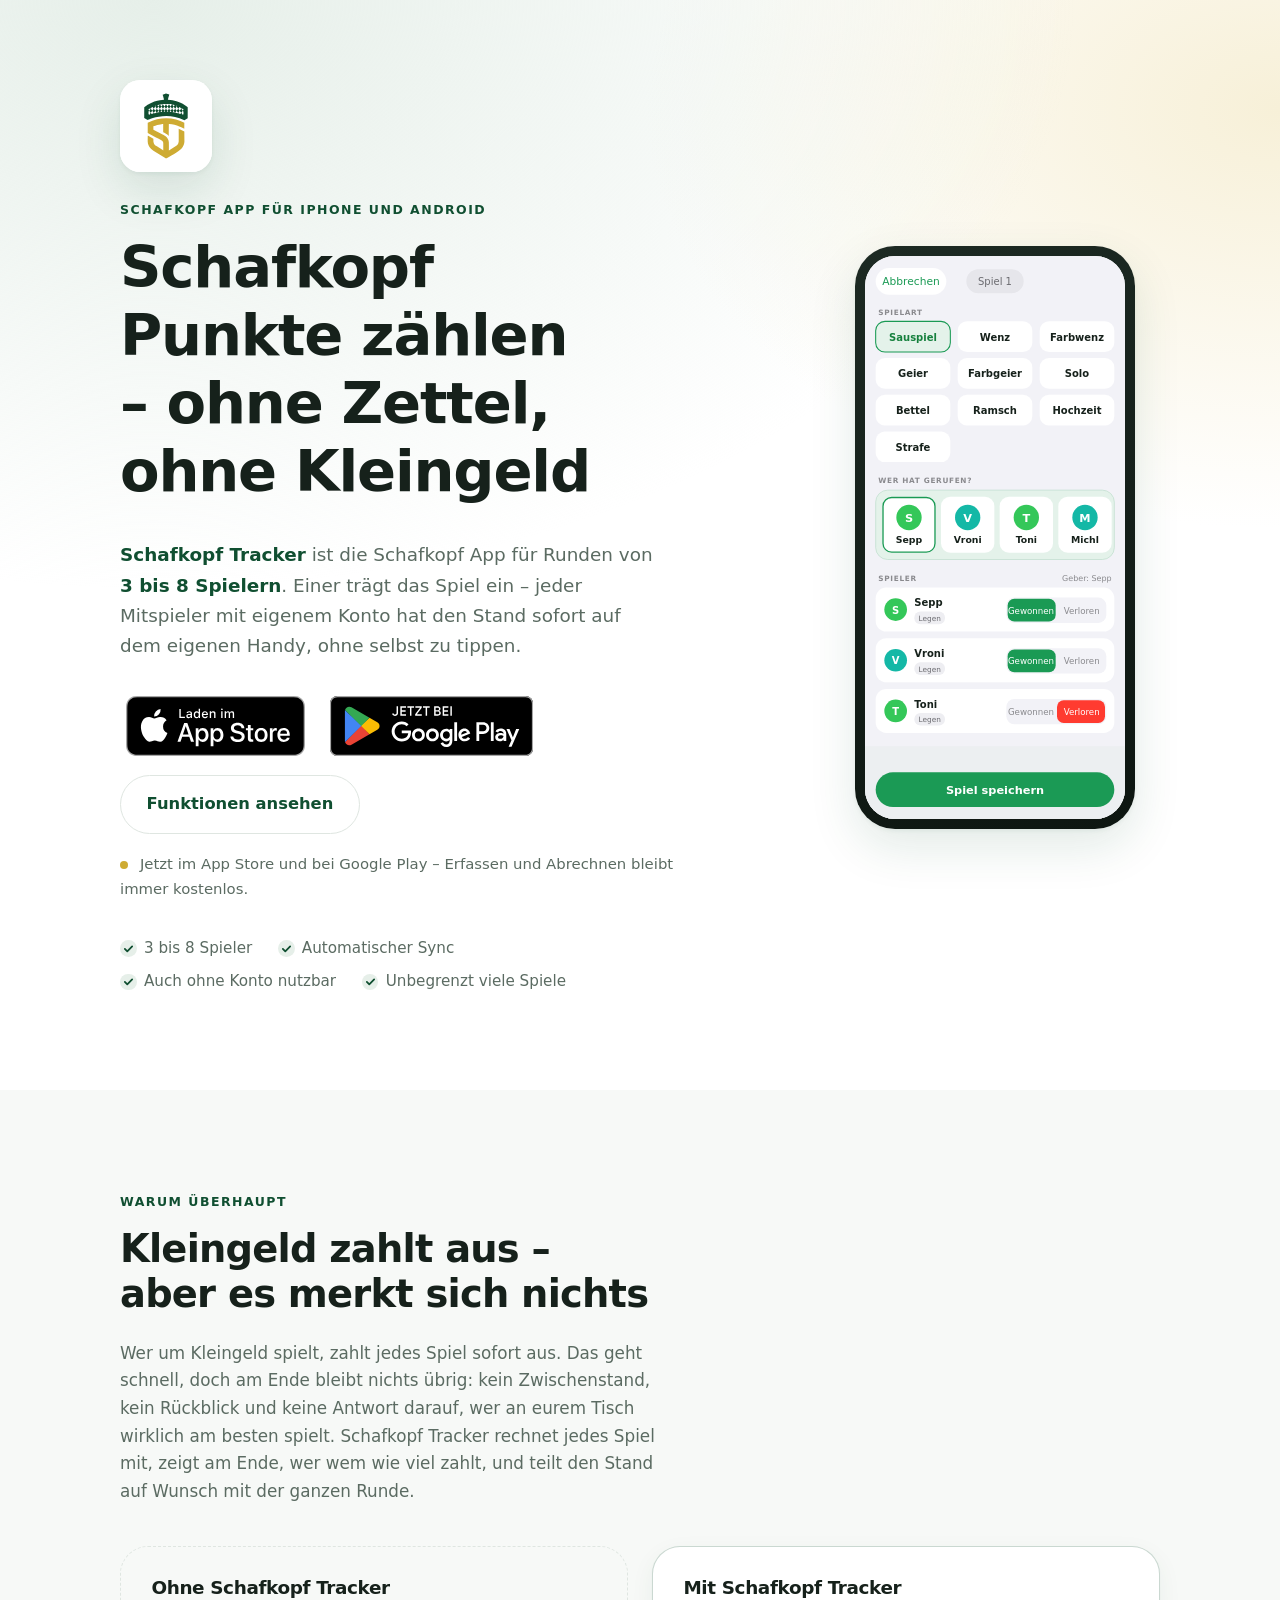
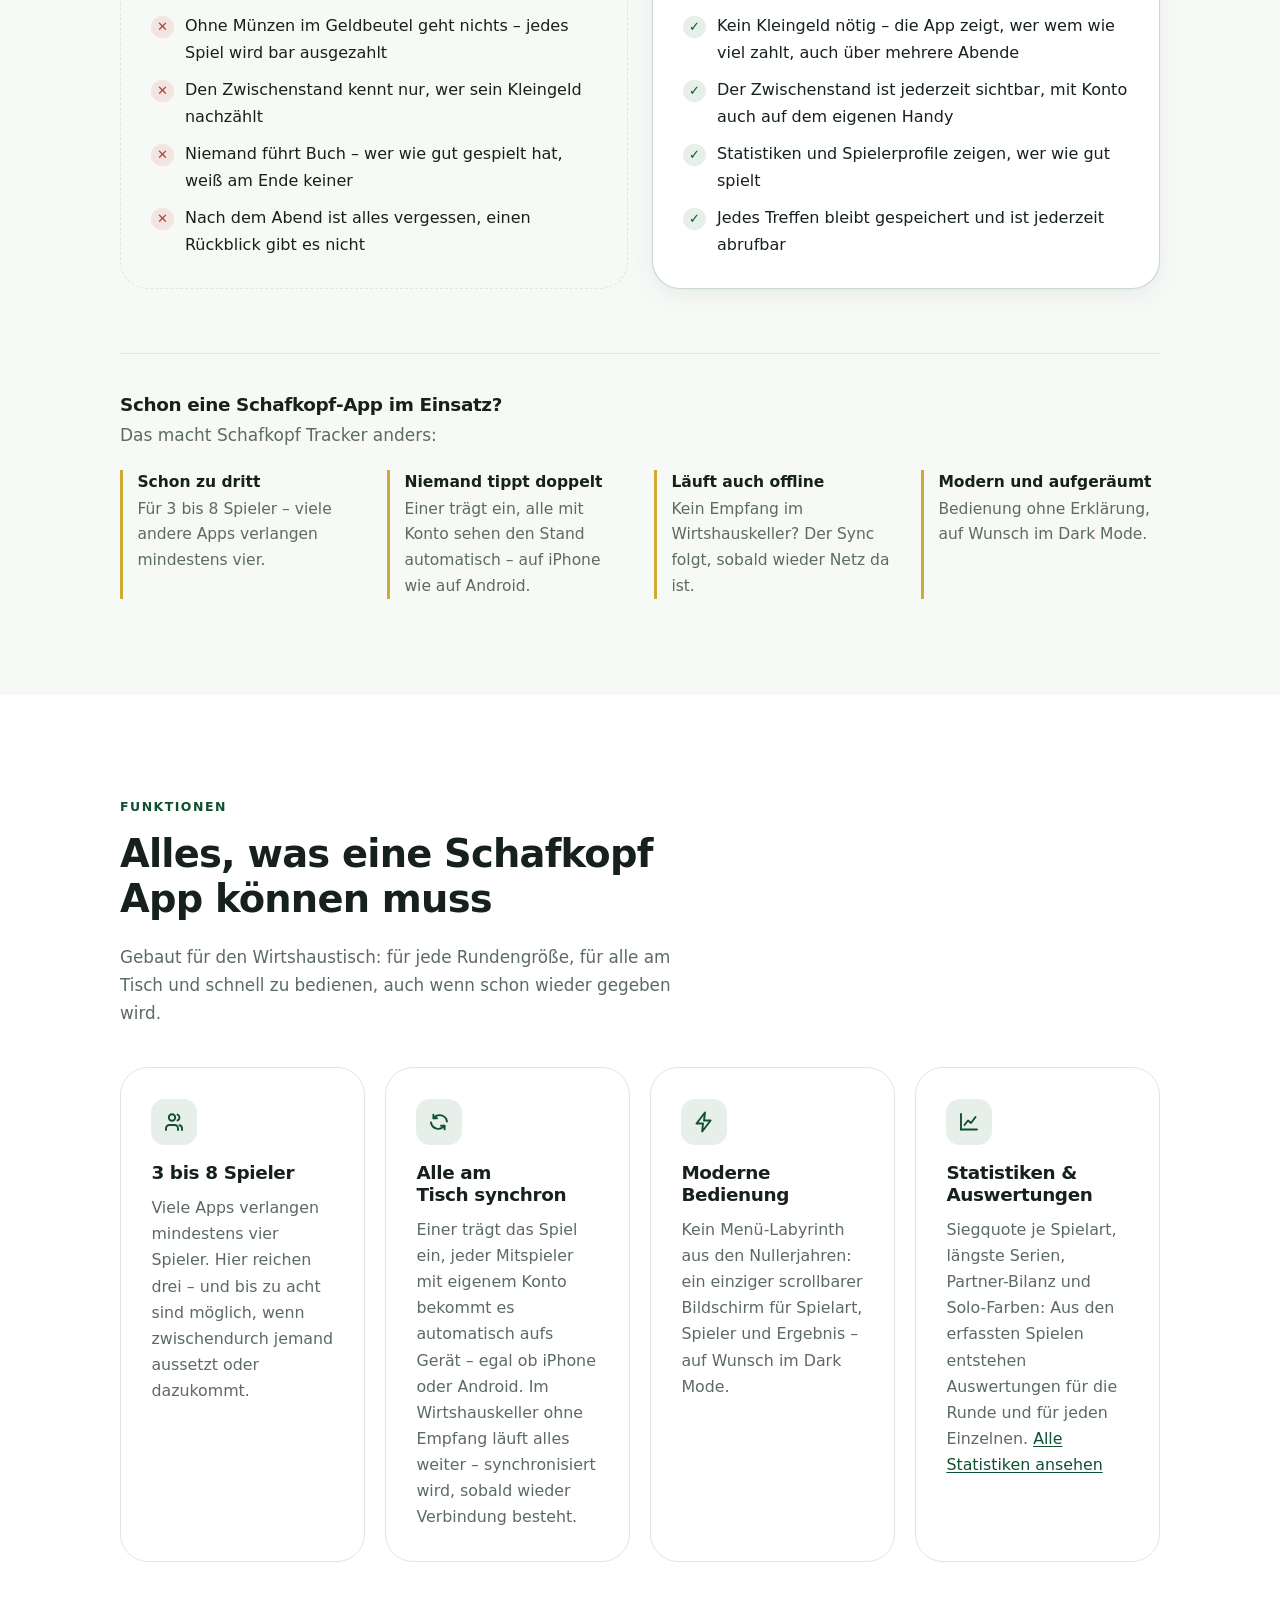
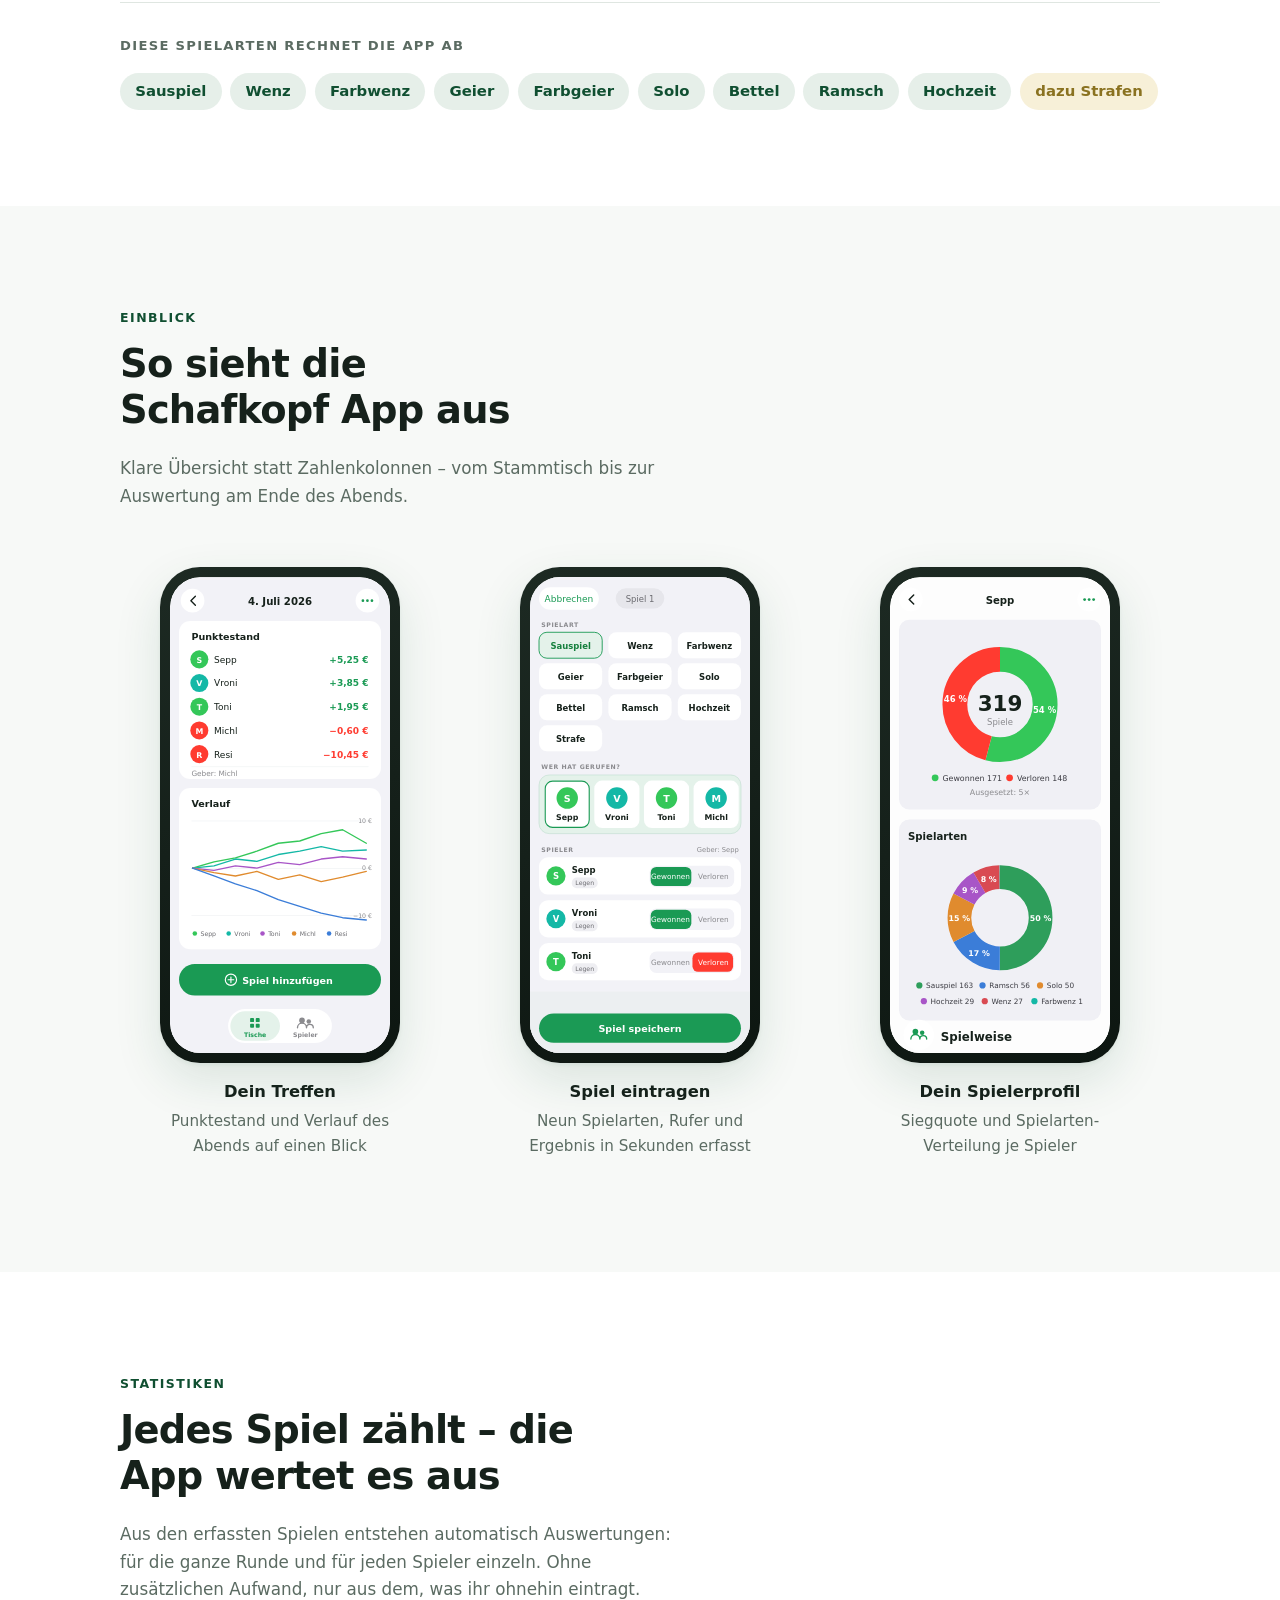
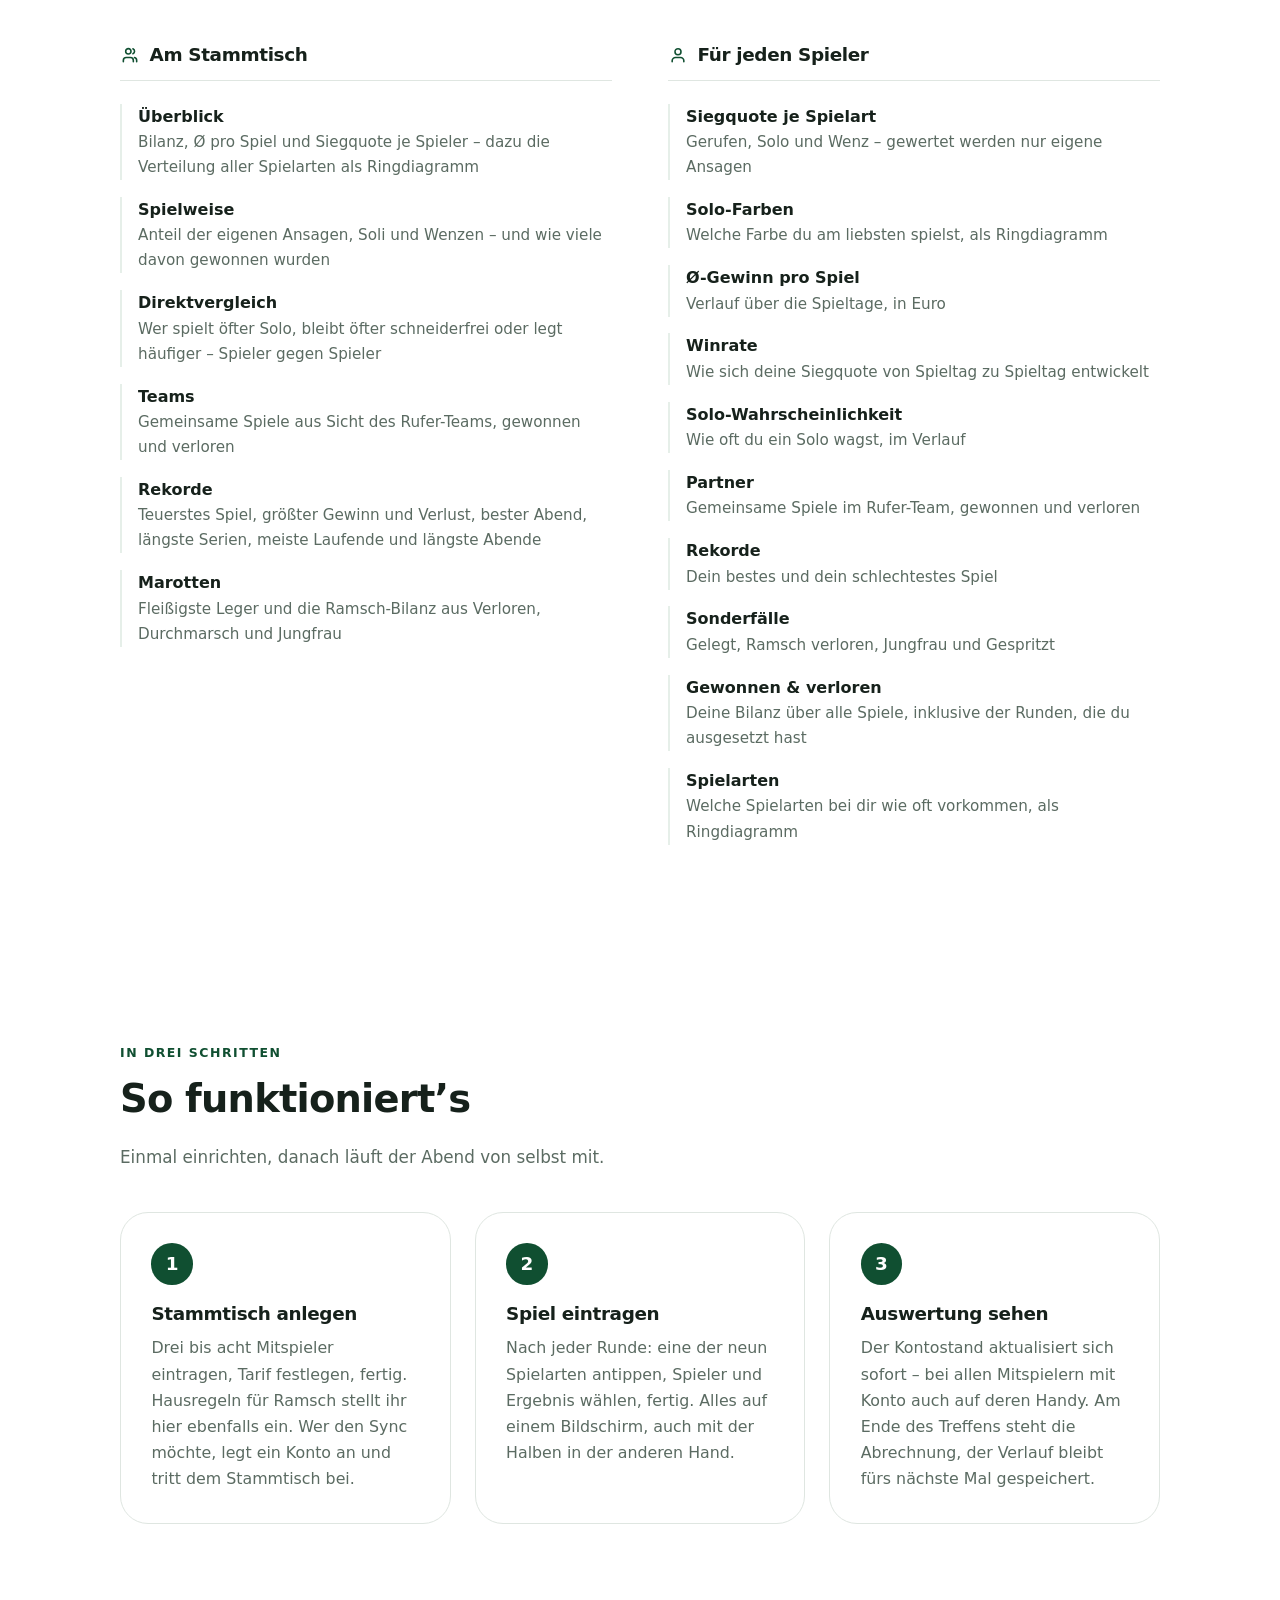
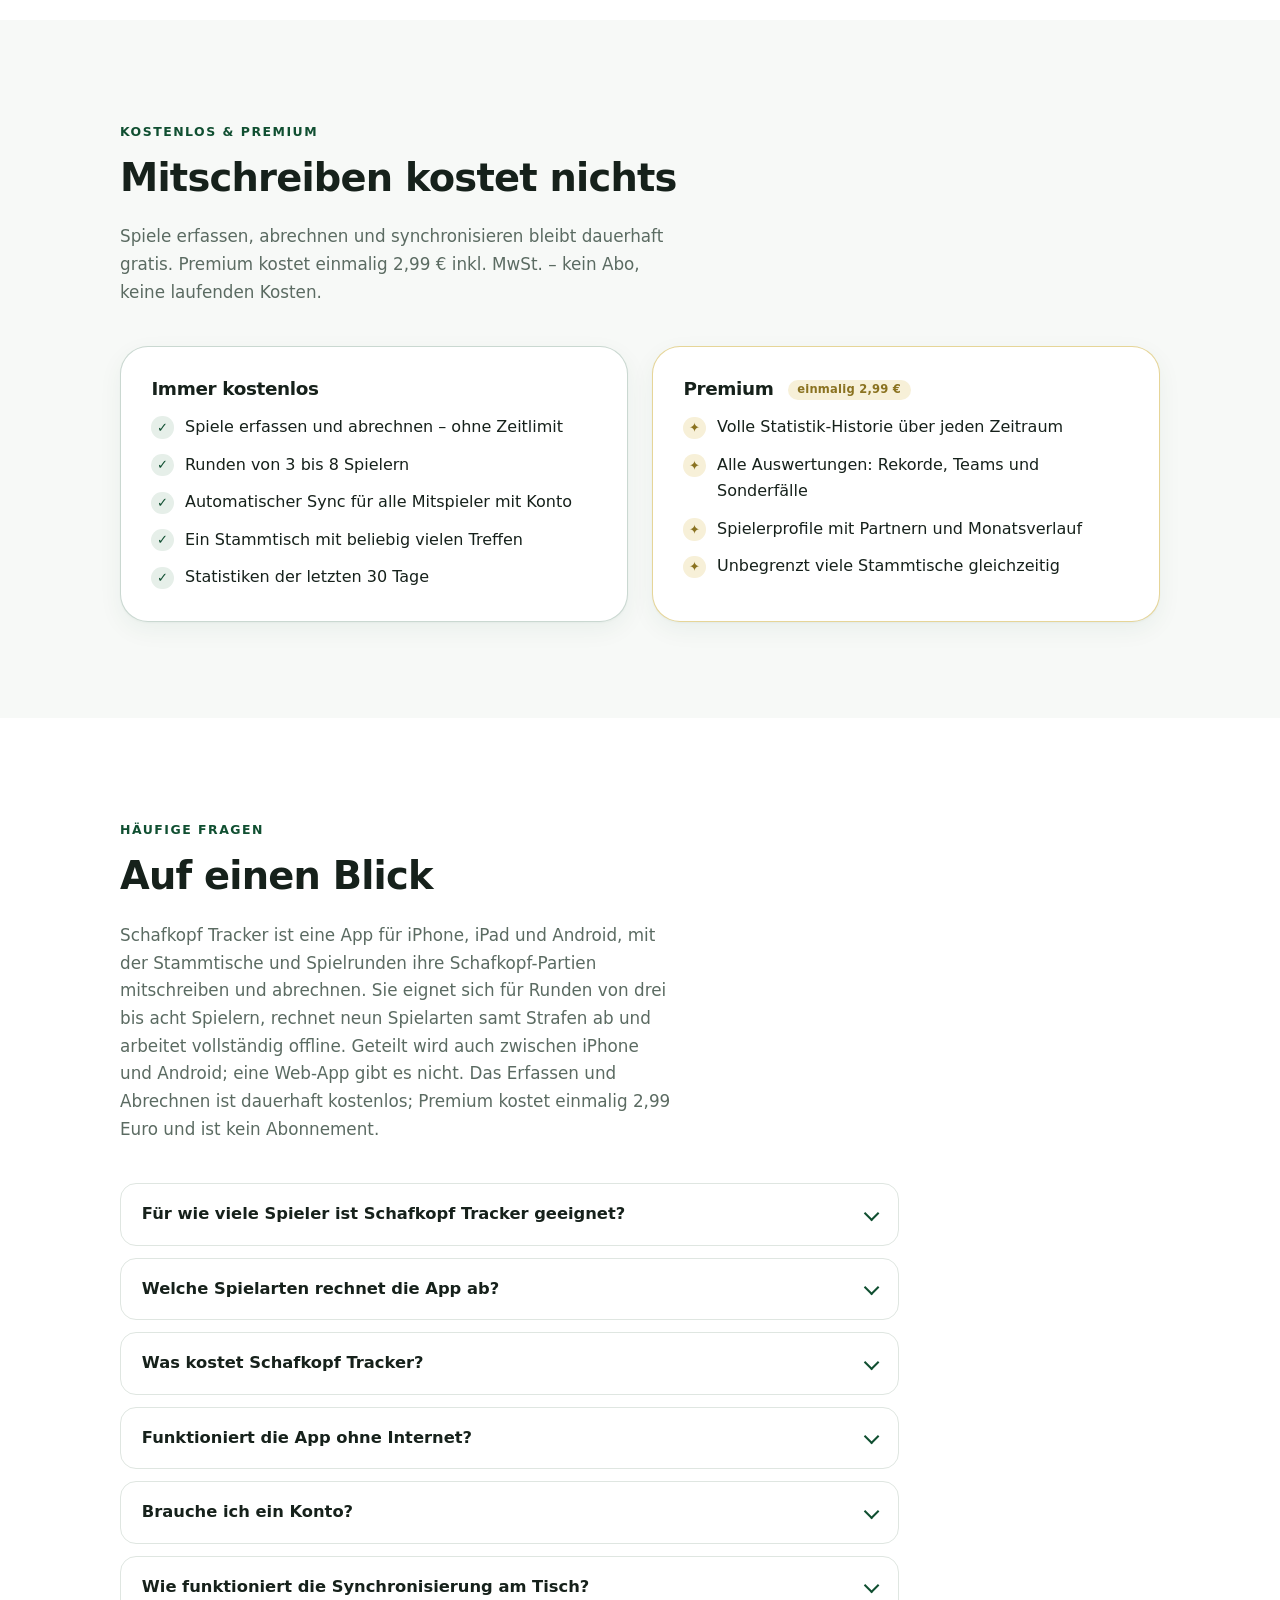
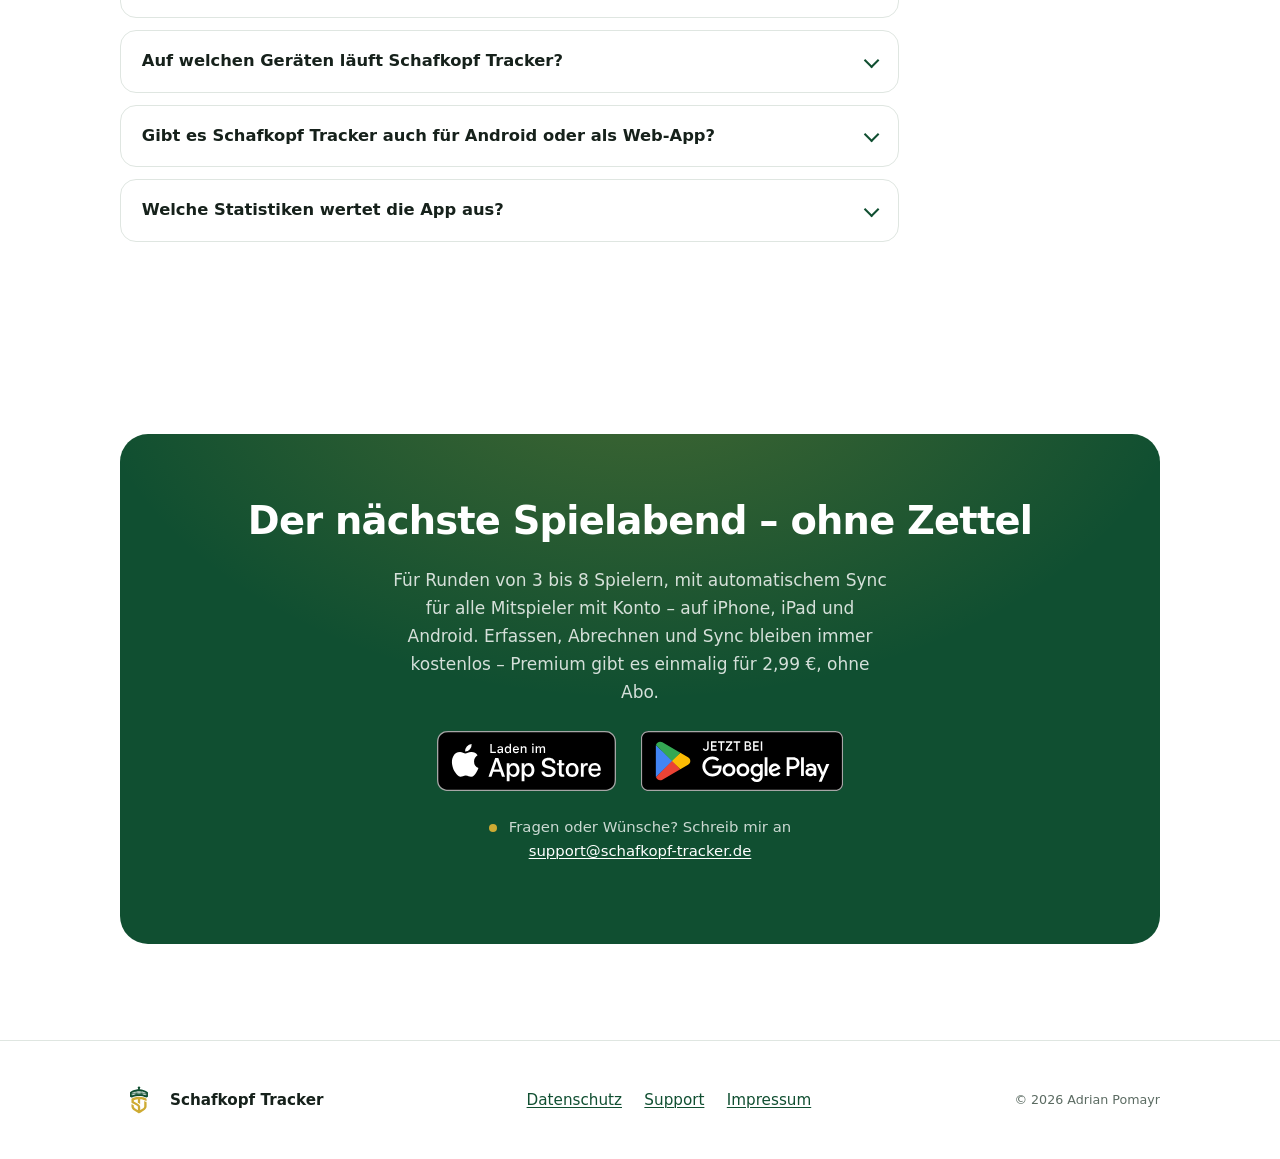
==== commit 93db70f8: "Offizielles Google-Play-Abzeichen statt Übergangs-Button - Deutsches „Jetzt bei Google Play“-Abzeich" ====
--- a/index.html
+++ b/index.html
@@ -272,9 +272,12 @@
                width="180" height="60"
                alt="Schafkopf Tracker im App Store laden">
         </a>
-        <!-- Übergangs-Button für Google Play, bis das offizielle Abzeichen
-             vorliegt (siehe .store-play in landing.css) -->
-        <a class="store-play" href="https://play.google.com/store/apps/details?id=de.adrianpomayr.schafkopftracker" data-cta="googleplay" aria-label="Schafkopf Tracker bei Google Play laden"><span class="klein">Jetzt bei</span><span class="gross">Google Play</span></a>
+        <!-- Offizielles Google-Play-Abzeichen, deutsche Fassung -->
+        <a class="store-badge" href="https://play.google.com/store/apps/details?id=de.adrianpomayr.schafkopftracker" data-cta="googleplay">
+          <img src="/assets/badges/google-play-de.svg"
+               width="202" height="60"
+               alt="Schafkopf Tracker bei Google Play herunterladen">
+        </a>
         <a class="btn btn-sekundaer" href="#funktionen">Funktionen ansehen</a>
       </div>
 
@@ -955,13 +958,18 @@
         </p>
 
         <div class="btn-gruppe">
-          <!-- Offizielles App-Store-Abzeichen von Apple, helle Variante -->
+          <!-- Offizielle Abzeichen von Apple und Google, beide in der dunklen
+               Variante – Google bietet das Abzeichen nur dunkel an -->
           <a class="store-badge" href="https://apps.apple.com/us/app/schafkopf-tracker/id6790808695?itscg=30200&amp;itsct=apps_box_badge&amp;mttnsubad=6790808695" data-cta="appstore">
-            <img src="/assets/badges/app-store-weiss.svg"
+            <img src="/assets/badges/app-store-schwarz.svg"
                  width="180" height="60"
                  alt="Schafkopf Tracker im App Store laden">
           </a>
-          <a class="store-play store-play-hell" href="https://play.google.com/store/apps/details?id=de.adrianpomayr.schafkopftracker" data-cta="googleplay" aria-label="Schafkopf Tracker bei Google Play laden"><span class="klein">Jetzt bei</span><span class="gross">Google Play</span></a>
+          <a class="store-badge" href="https://play.google.com/store/apps/details?id=de.adrianpomayr.schafkopftracker" data-cta="googleplay">
+            <img src="/assets/badges/google-play-de.svg"
+                 width="202" height="60"
+                 alt="Schafkopf Tracker bei Google Play herunterladen">
+          </a>
         </div>
 
         <p class="cta-hinweis">
--- a/assets/css/landing.css
+++ b/assets/css/landing.css
@@ -169,62 +169,17 @@
   opacity: .88;
 }
 
-/* Google Play: eigener Text-Button in Größe und Form des App-Store-
-   Abzeichens. Übergangslösung, bis das offizielle Google-Play-Abzeichen
-   vorliegt – Googles Grafik darf nicht nachgebaut werden, daher bewusst
-   ohne Logo. Dunkel im Hero, hell im Abschluss-CTA. */
-.store-play {
-  display: inline-flex;
-  flex-direction: column;
-  justify-content: center;
-  box-sizing: border-box;
-  width: 180px;
-  height: 60px;
-  margin: 6px;
-  padding: 0 1.1rem;
-  border-radius: 10px;
-  border: 1px solid #a6a6a6;
-  background: #000;
-  color: #fff;
-  line-height: 1.1;
-  text-align: left;
-  text-decoration: none;
-  transition: transform .15s ease, opacity .15s ease;
-}
-
-.store-play .klein { font-size: .72rem; letter-spacing: .02em; }
-.store-play .gross { font-size: 1.32rem; font-weight: 600; letter-spacing: -.01em; }
-
-.store-play:hover {
-  color: #fff;
-  transform: translateY(-1px);
-  opacity: .88;
-}
-
-/* Doppelte Klasse, damit die weiße Linkfarbe des CTA-Blocks nicht greift */
-.cta-block a.store-play.store-play-hell,
-.cta-block a.store-play.store-play-hell:hover {
-  background: #fff;
-  color: #000;
-  border-color: #fff;
-}
-
-/* Schmale Handys: beide Store-Buttons etwas kleiner, damit sie
-   nebeneinander passen */
+/* Schmale Handys: beide Store-Abzeichen etwas kleiner, damit sie
+   nebeneinander passen. Beide behalten dieselbe Höhe, damit sie als
+   Paar wirken. */
 @media (max-width: 420px) {
-  .store-badge img { height: 52px; }
-  .store-play { width: 156px; height: 52px; padding: 0 .95rem; }
-  .store-play .klein { font-size: .66rem; }
-  .store-play .gross { font-size: 1.14rem; }
+  .store-badge img { height: 48px; }
 }
 
 @media (max-width: 380px) {
   .btn-gruppe { gap: .5rem; }
-  .store-badge { margin: 5px; }  /* Apple-Freiraum: 10 % von 48 px */
-  .store-badge img { height: 48px; }
-  .store-play { width: 144px; height: 48px; margin: 5px; padding: 0 .85rem; }
-  .store-play .klein { font-size: .62rem; }
-  .store-play .gross { font-size: 1.05rem; }
+  .store-badge { margin: 5px; }  /* Apple-Freiraum: 10 % der Höhe */
+  .store-badge img { height: 44px; }
 }
 
 /* Hinweiszeile unter den CTAs. Kein Flex-Container: sonst würde der
@@ -828,8 +783,7 @@
 a, summary, button { -webkit-tap-highlight-color: transparent; }
 
 .btn:active,
-.store-badge:active,
-.store-play:active { transform: scale(.97); }
+.store-badge:active { transform: scale(.97); }
 
 .faq summary { border-radius: calc(var(--radius) - 1px); }
 .faq summary:active { background: var(--gruen-hell); }
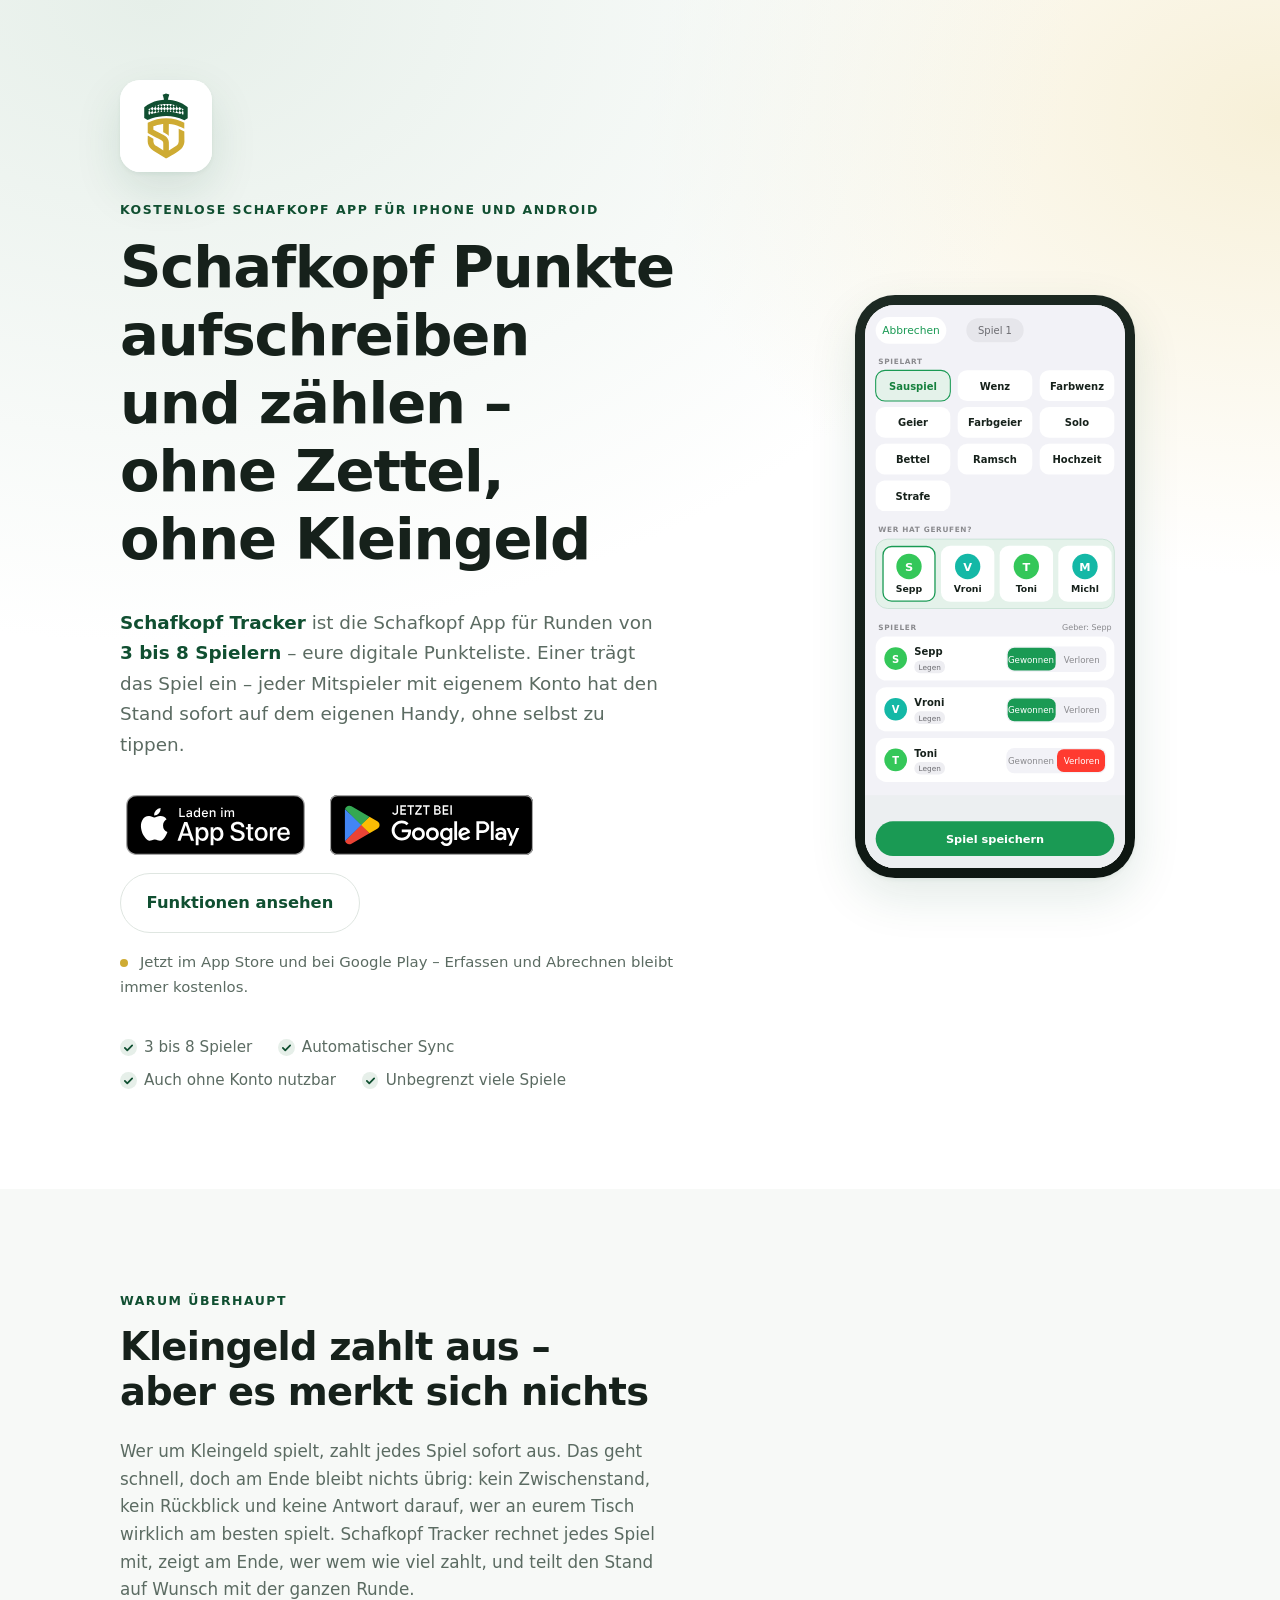
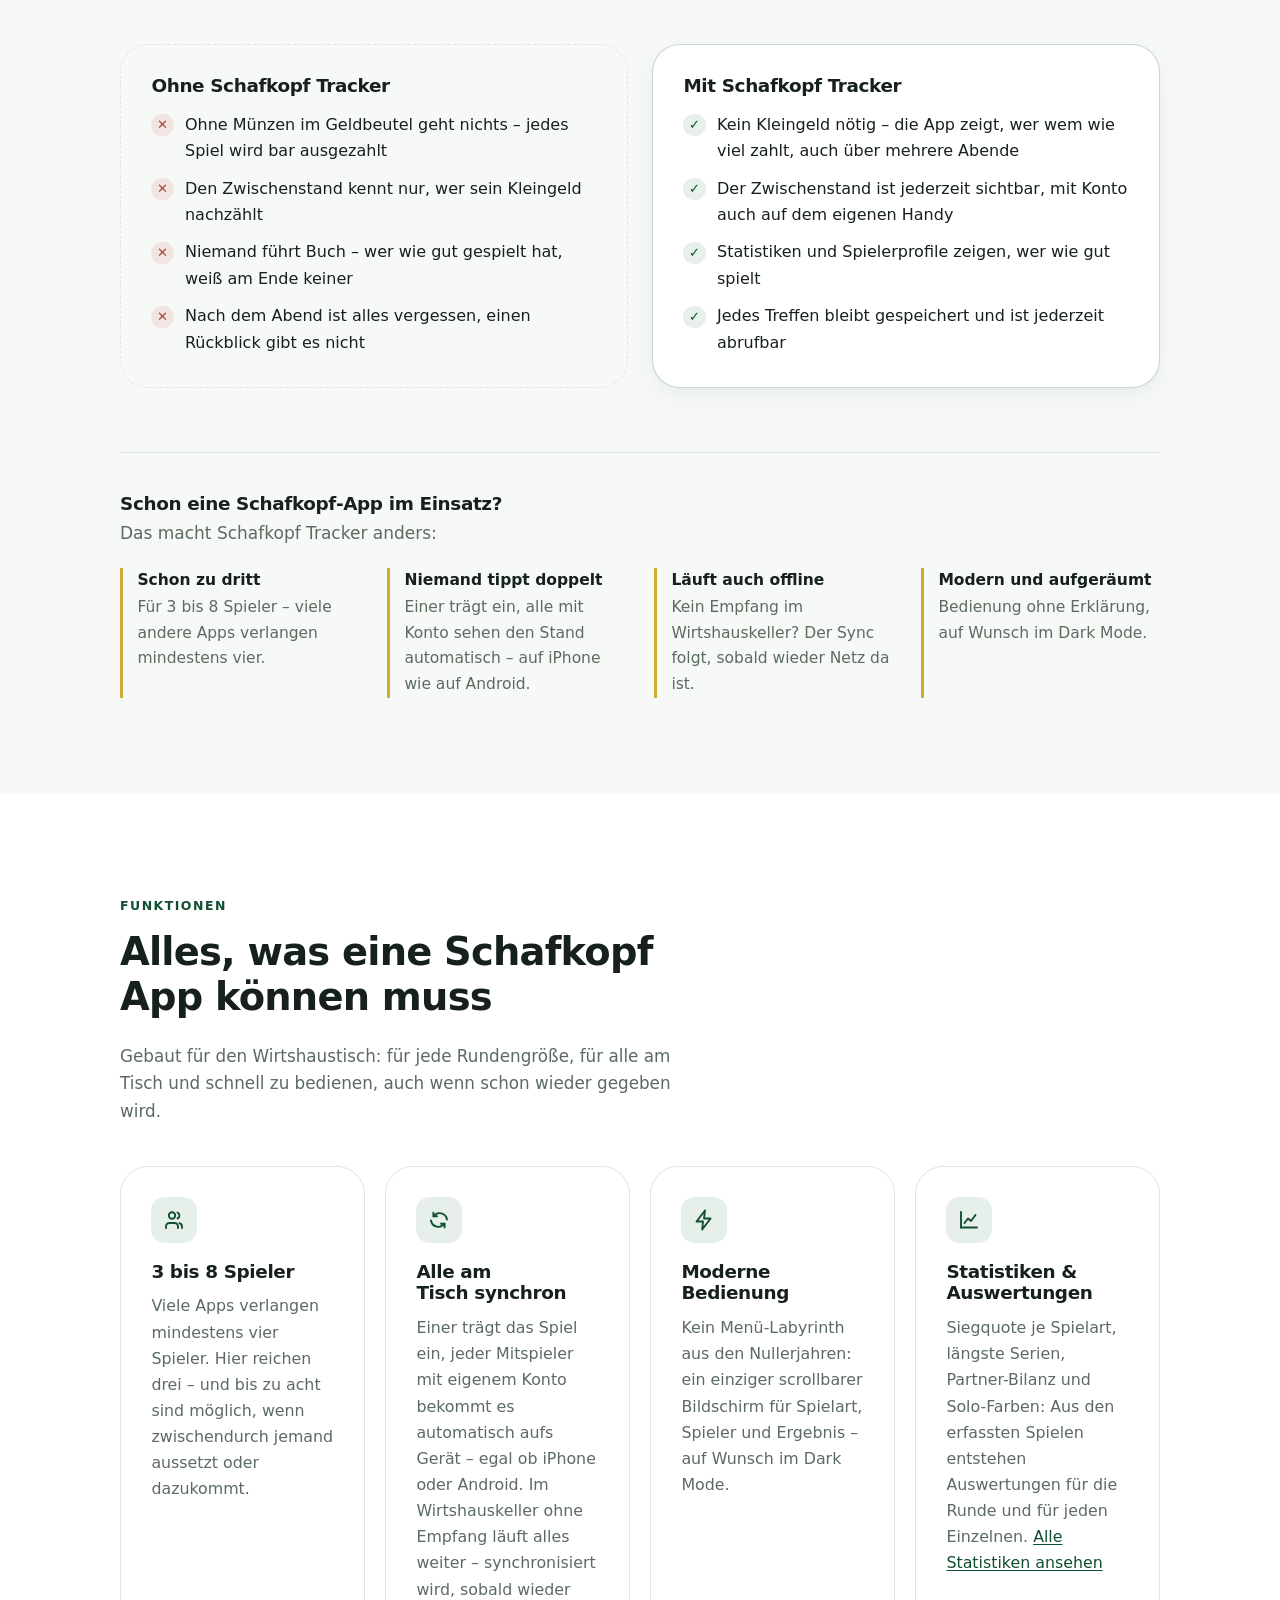
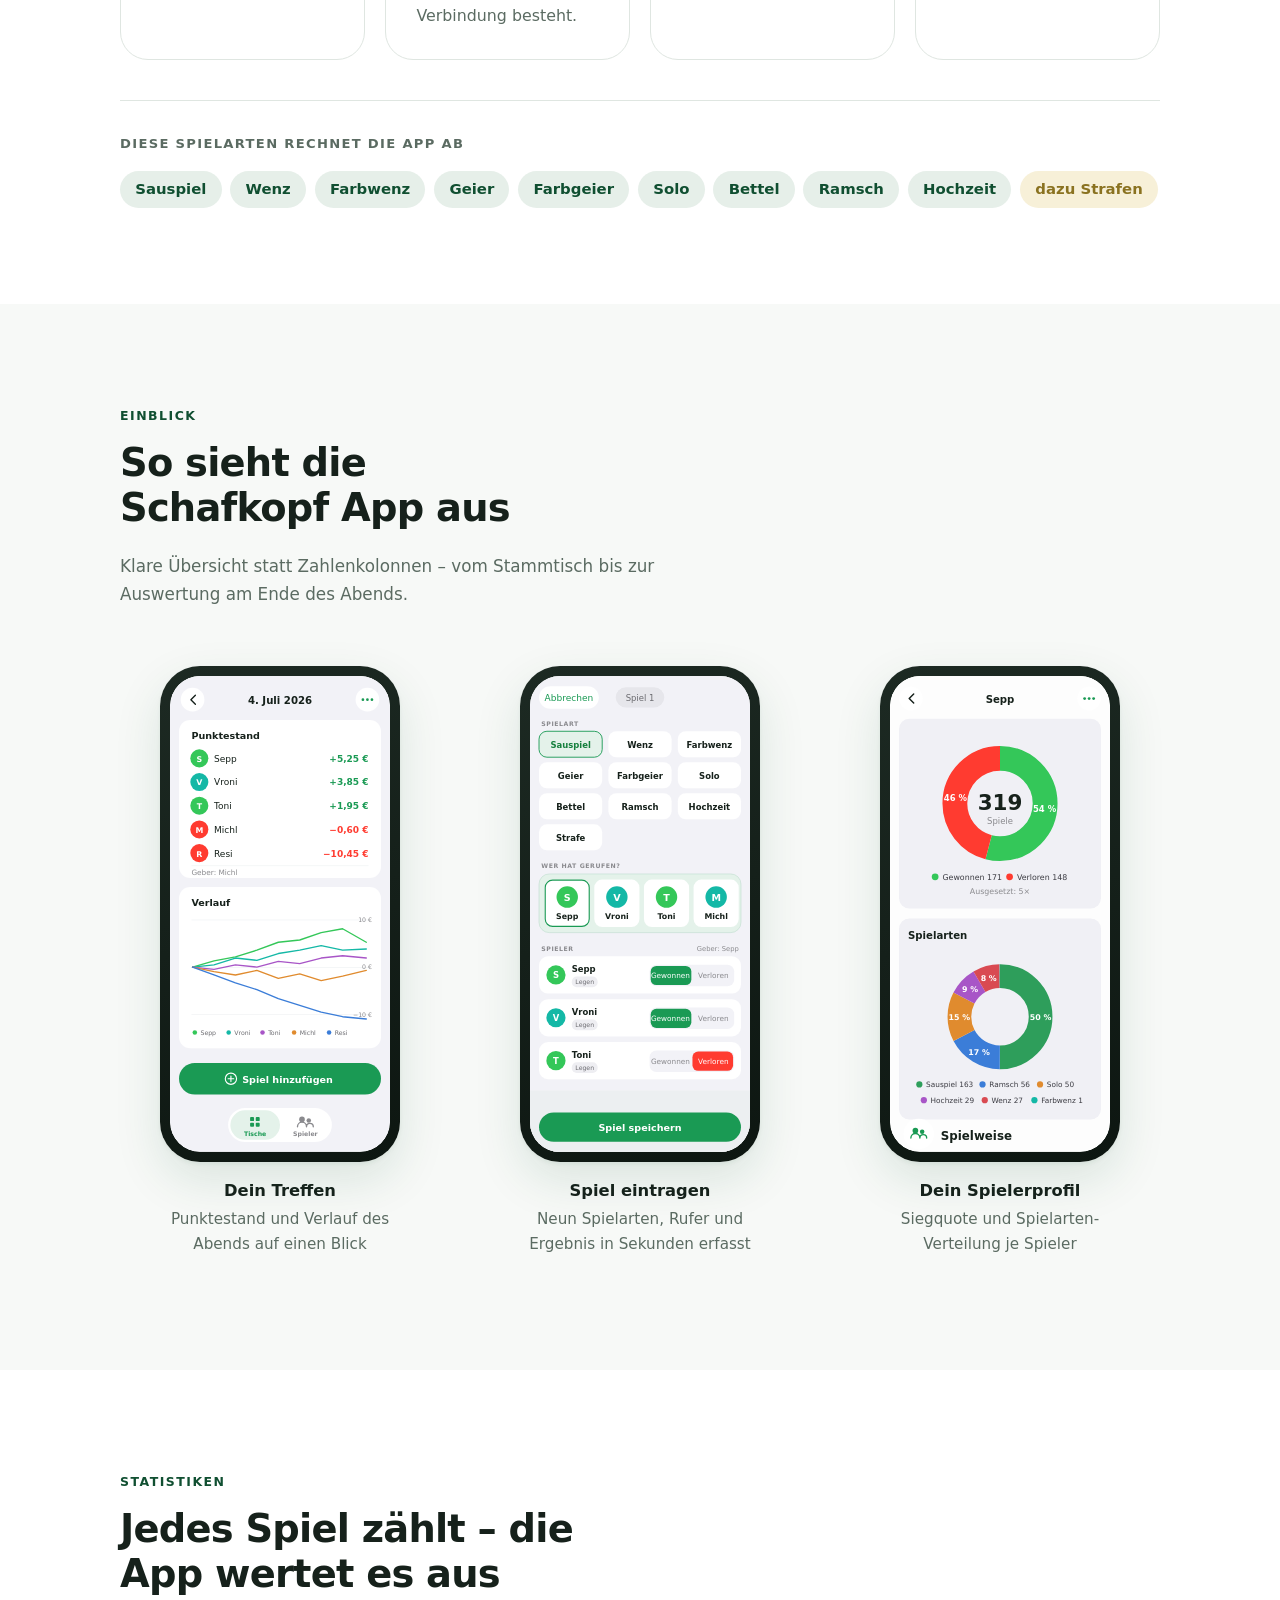
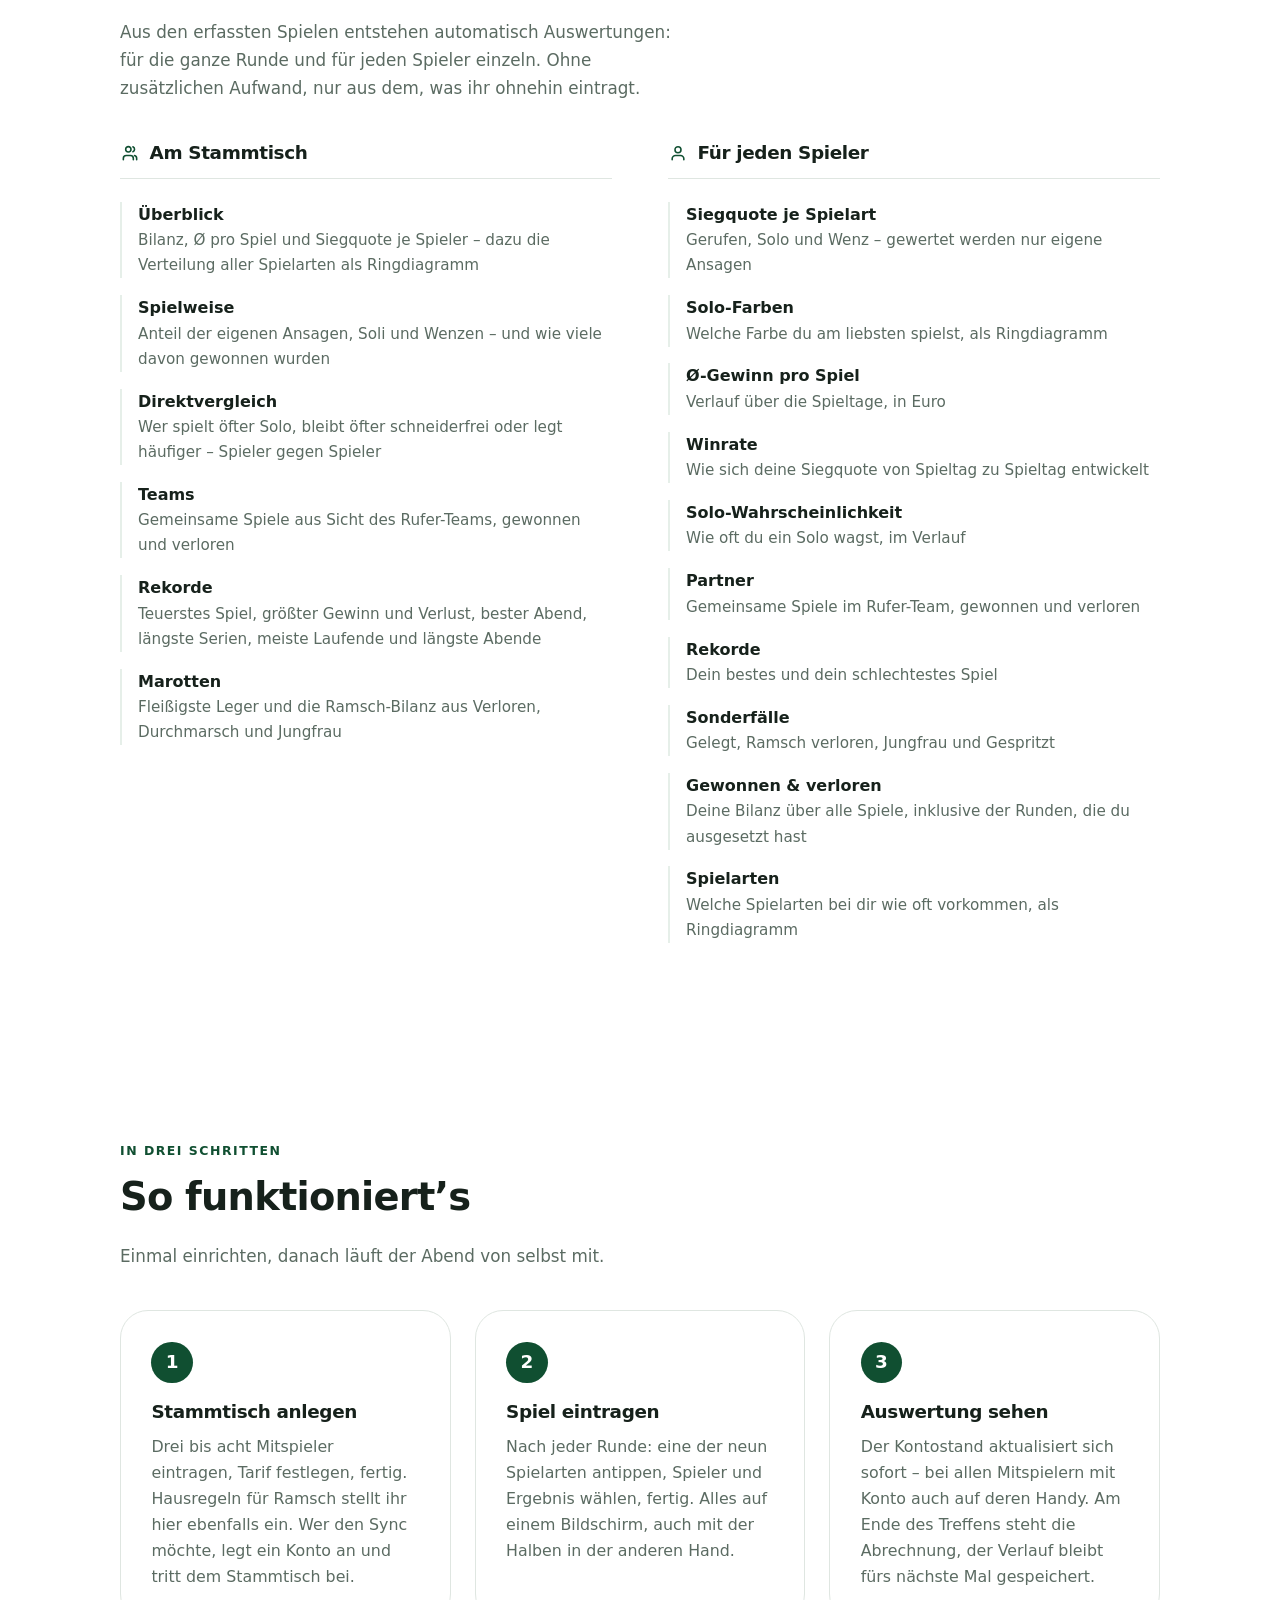
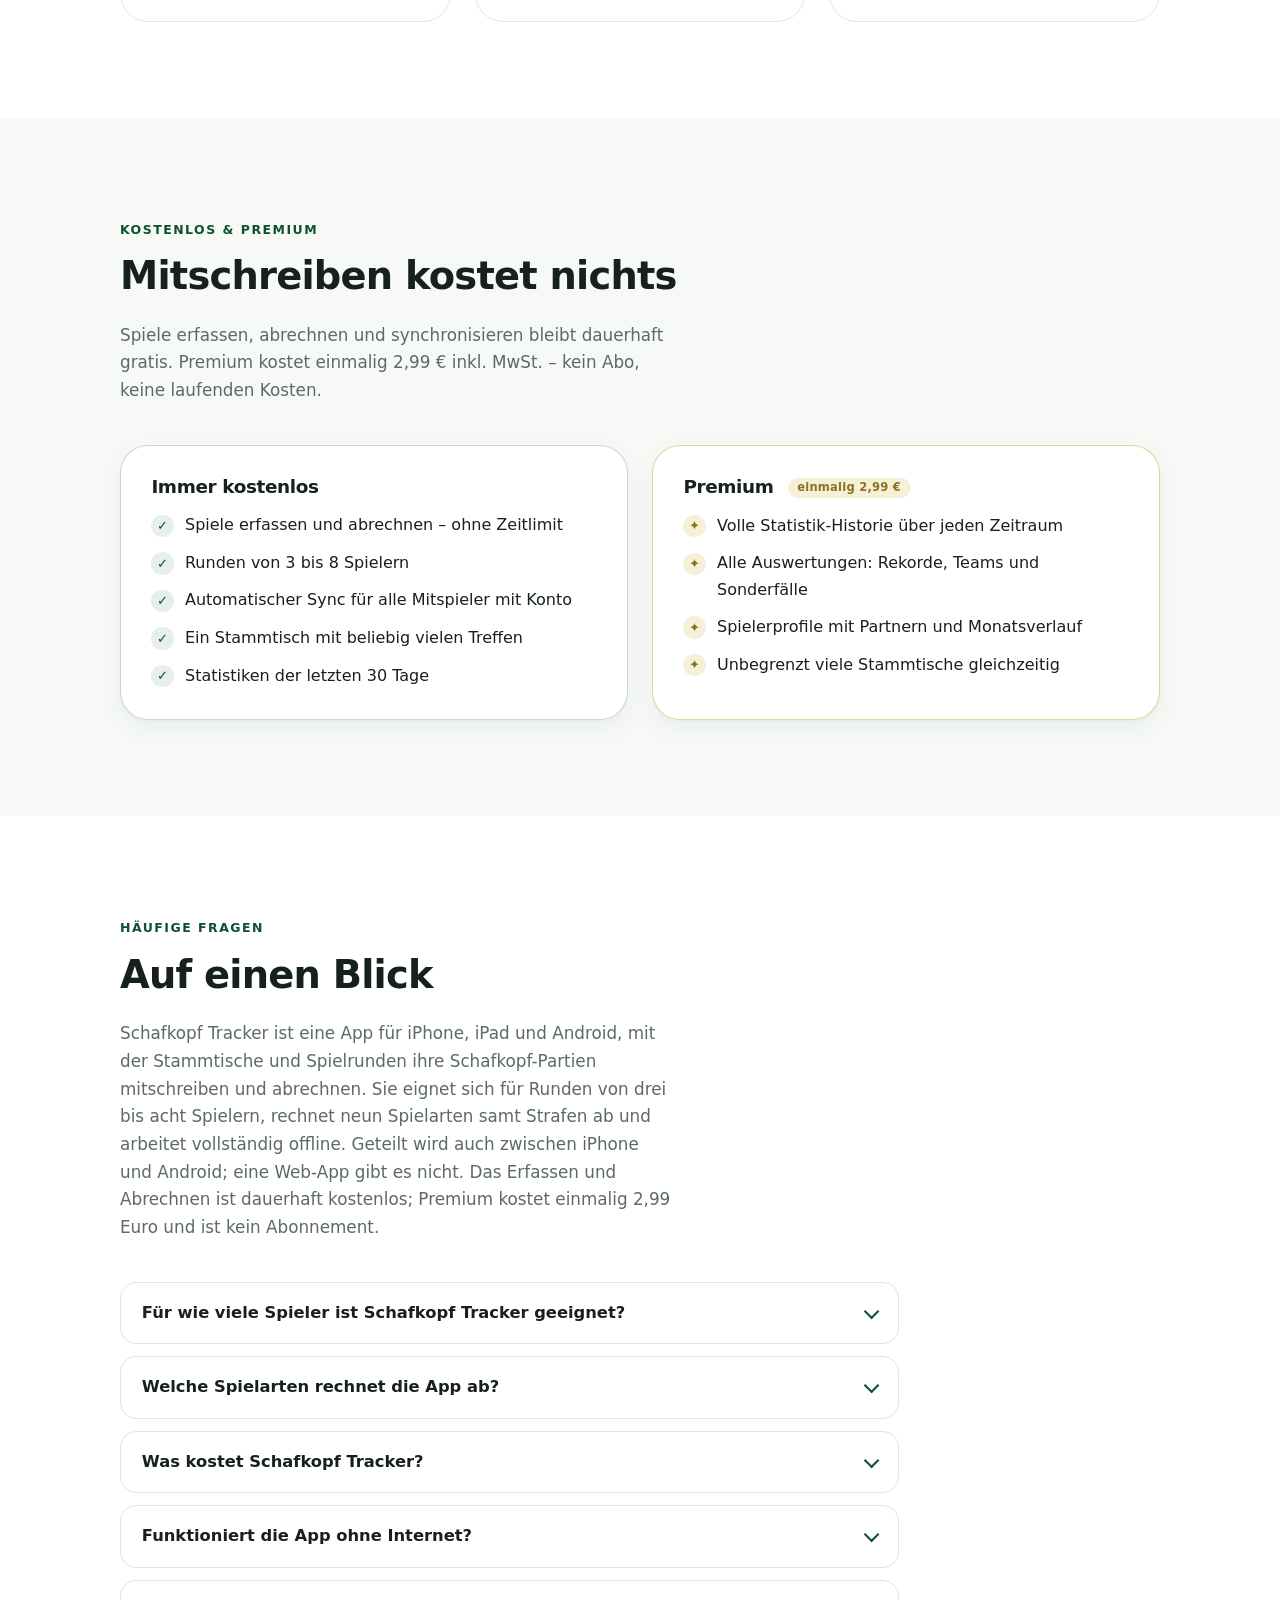
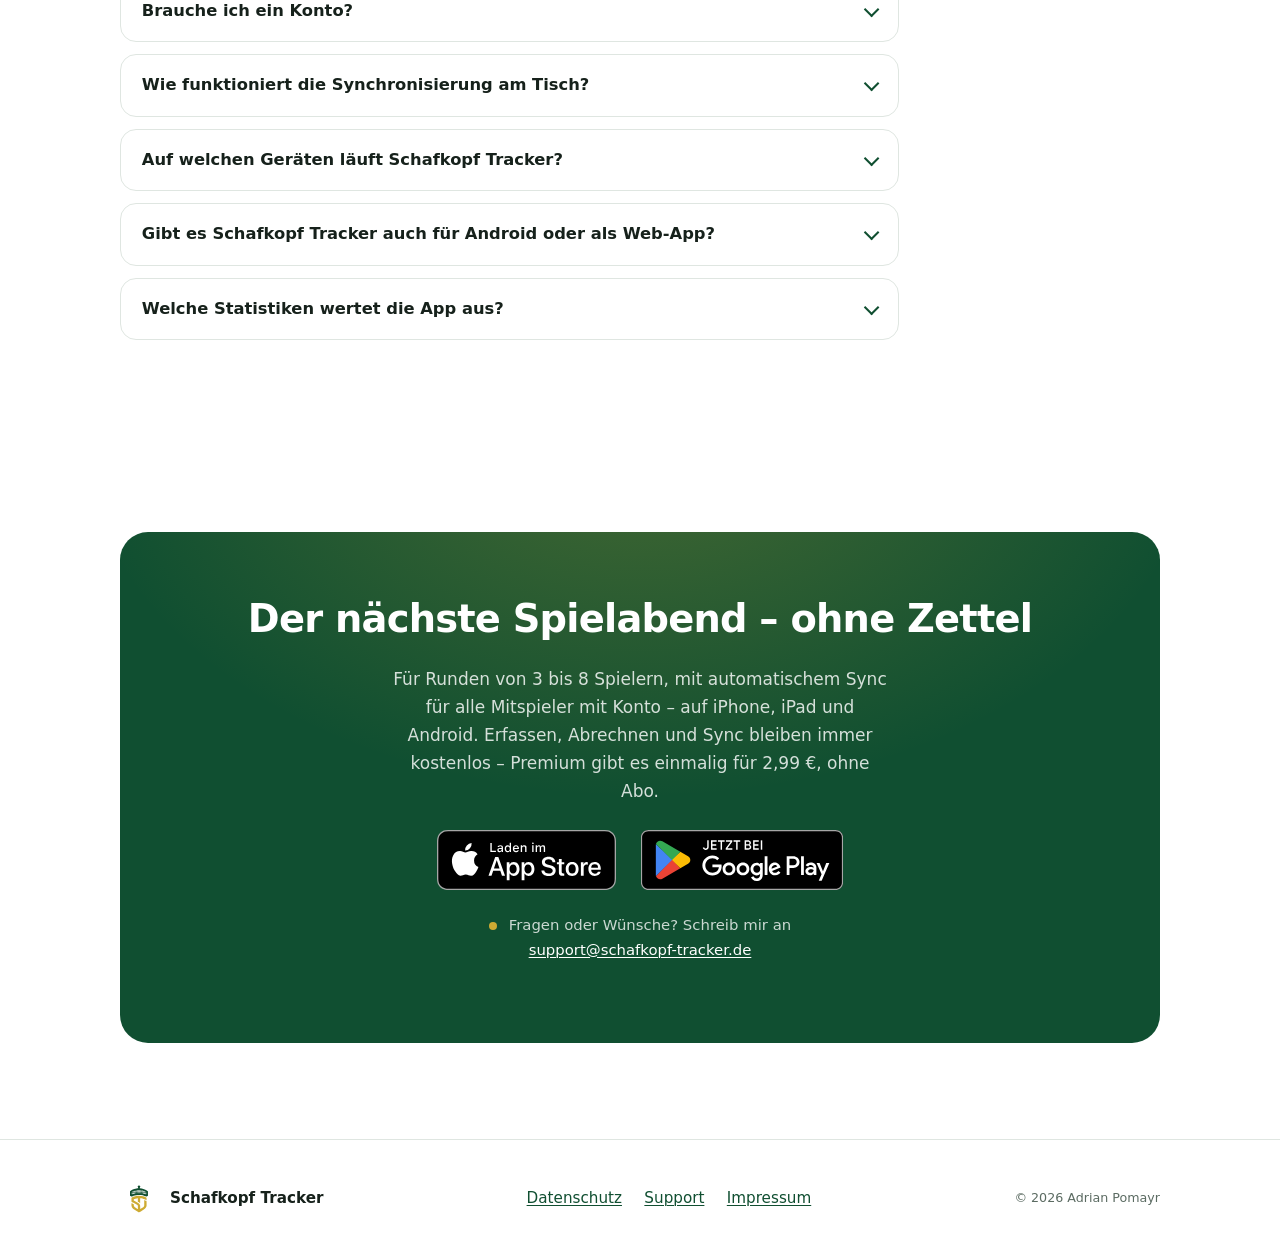
==== commit f6fb82cc: "Suchbegriffe "Punkte aufschreiben" und "kostenlos" aufgreifen Laut Search Console erscheint die Star" ====
--- a/index.html
+++ b/index.html
@@ -5,8 +5,8 @@
   <meta name="viewport" content="width=device-width, initial-scale=1.0">
 
   <!-- ===== SEO: Titel & Description (Haupt-Keyword vorne) ================= -->
-  <title>Schafkopf App zum Punkte zählen &amp; abrechnen – Schafkopf Tracker</title>
-  <meta name="description" content="Schafkopf App für 3 bis 8 Spieler: Punkte zählen und automatisch abrechnen – ohne Konto nutzbar, mit Konto synchron auf allen Handys der Runde. Schafkopf Tracker für iPhone, iPad und Android, modern gestaltet statt Zahlenkolonnen.">
+  <title>Schafkopf App kostenlos: Punkte aufschreiben &amp; zählen – Schafkopf Tracker</title>
+  <meta name="description" content="Kostenlose Schafkopf App für iPhone und Android: Punkte aufschreiben, zählen und automatisch abrechnen – die digitale Punkteliste für 3 bis 8 Spieler, auch ohne Konto nutzbar.">
   <meta name="keywords" content="Schafkopf App, Schafkopf Punkte zählen, Schafkopf Tracker, Schafkopf abrechnen, Sauspiel App, Ramsch Regeln App, Schafkopf Abrechnung, Stammtisch App, Schafkopf App mehrere Spieler, Wenz Geier Bettel abrechnen">
   <meta name="author" content="Adrian Pomayr">
   <meta name="robots" content="index, follow, max-image-preview:large">
@@ -22,7 +22,7 @@
   <meta property="og:site_name" content="Schafkopf Tracker">
   <meta property="og:locale" content="de_DE">
   <meta property="og:url" content="https://schafkopf-tracker.de/">
-  <meta property="og:title" content="Schafkopf App zum Punkte zählen & abrechnen – Schafkopf Tracker">
+  <meta property="og:title" content="Schafkopf App kostenlos: Punkte aufschreiben & zählen – Schafkopf Tracker">
   <meta property="og:description" content="Die Schafkopf App für 3 bis 8 Spieler: Einer trägt ein, alle Mitspieler mit Konto sehen den Stand auf dem eigenen Handy. Mitschreiben geht auch ganz ohne Konto.">
   <!-- Vorschaubild 1200 × 630; Quelle und Render-Skript unter assets/og/ -->
   <meta property="og:image" content="https://schafkopf-tracker.de/assets/og/og-image.jpg">
@@ -33,7 +33,7 @@
 
   <!-- ===== Twitter / X Card ============================================== -->
   <meta name="twitter:card" content="summary_large_image">
-  <meta name="twitter:title" content="Schafkopf App zum Punkte zählen & abrechnen – Schafkopf Tracker">
+  <meta name="twitter:title" content="Schafkopf App kostenlos: Punkte aufschreiben & zählen – Schafkopf Tracker">
   <meta name="twitter:description" content="Die Schafkopf App für 3 bis 8 Spieler: Einer trägt ein, alle Mitspieler mit Konto sehen den Stand auf dem eigenen Handy. Mitschreiben geht auch ganz ohne Konto.">
   <meta name="twitter:image" content="https://schafkopf-tracker.de/assets/og/og-image.jpg">
   <meta name="twitter:image:alt" content="Schafkopf Tracker – Schafkopf App zum Punkte zählen ohne Zettel, mit App-Icon und Eingabemaske für Sauspiel">
@@ -143,7 +143,7 @@
         "@type": "WebPage",
         "@id": "https://schafkopf-tracker.de/#webpage",
         "url": "https://schafkopf-tracker.de/",
-        "name": "Schafkopf App zum Punkte zählen und abrechnen – Schafkopf Tracker",
+        "name": "Schafkopf App kostenlos: Punkte aufschreiben und zählen – Schafkopf Tracker",
         "description": "Schafkopf Tracker ist eine App für iPhone, iPad und Android, mit der Stammtische und Spielrunden ihre Schafkopf-Partien mitschreiben und abrechnen. Sie eignet sich für Runden von drei bis acht Spielern, rechnet neun Spielarten samt Strafen ab und arbeitet vollständig offline.",
         "inLanguage": "de-DE",
         "isPartOf": {
@@ -254,14 +254,14 @@
       <img src="/logo.svg" width="92" height="92" class="hero-icon"
            alt="App-Icon der Schafkopf App Schafkopf Tracker: goldenes ST-Wappen mit gemusterter Kappe in dunklem Grün">
 
-      <span class="eyebrow">Schafkopf App für iPhone&nbsp;und&nbsp;Android</span>
-
-      <h1>Schafkopf Punkte zählen – ohne Zettel, ohne Kleingeld</h1>
+      <span class="eyebrow">Kostenlose Schafkopf App für iPhone&nbsp;und&nbsp;Android</span>
+
+      <h1>Schafkopf Punkte aufschreiben und zählen – ohne Zettel, ohne Kleingeld</h1>
 
       <p class="claim">
         <strong class="highlight">Schafkopf Tracker</strong> ist die Schafkopf App
-        für Runden von <strong class="highlight">3 bis 8 Spielern</strong>. Einer
-        trägt das Spiel ein – jeder Mitspieler mit eigenem Konto hat den Stand
+        für Runden von <strong class="highlight">3 bis 8 Spielern</strong> – eure
+        digitale Punkteliste. Einer trägt das Spiel ein – jeder Mitspieler mit eigenem Konto hat den Stand
         sofort auf dem eigenen Handy, ohne selbst zu tippen.
       </p>
 
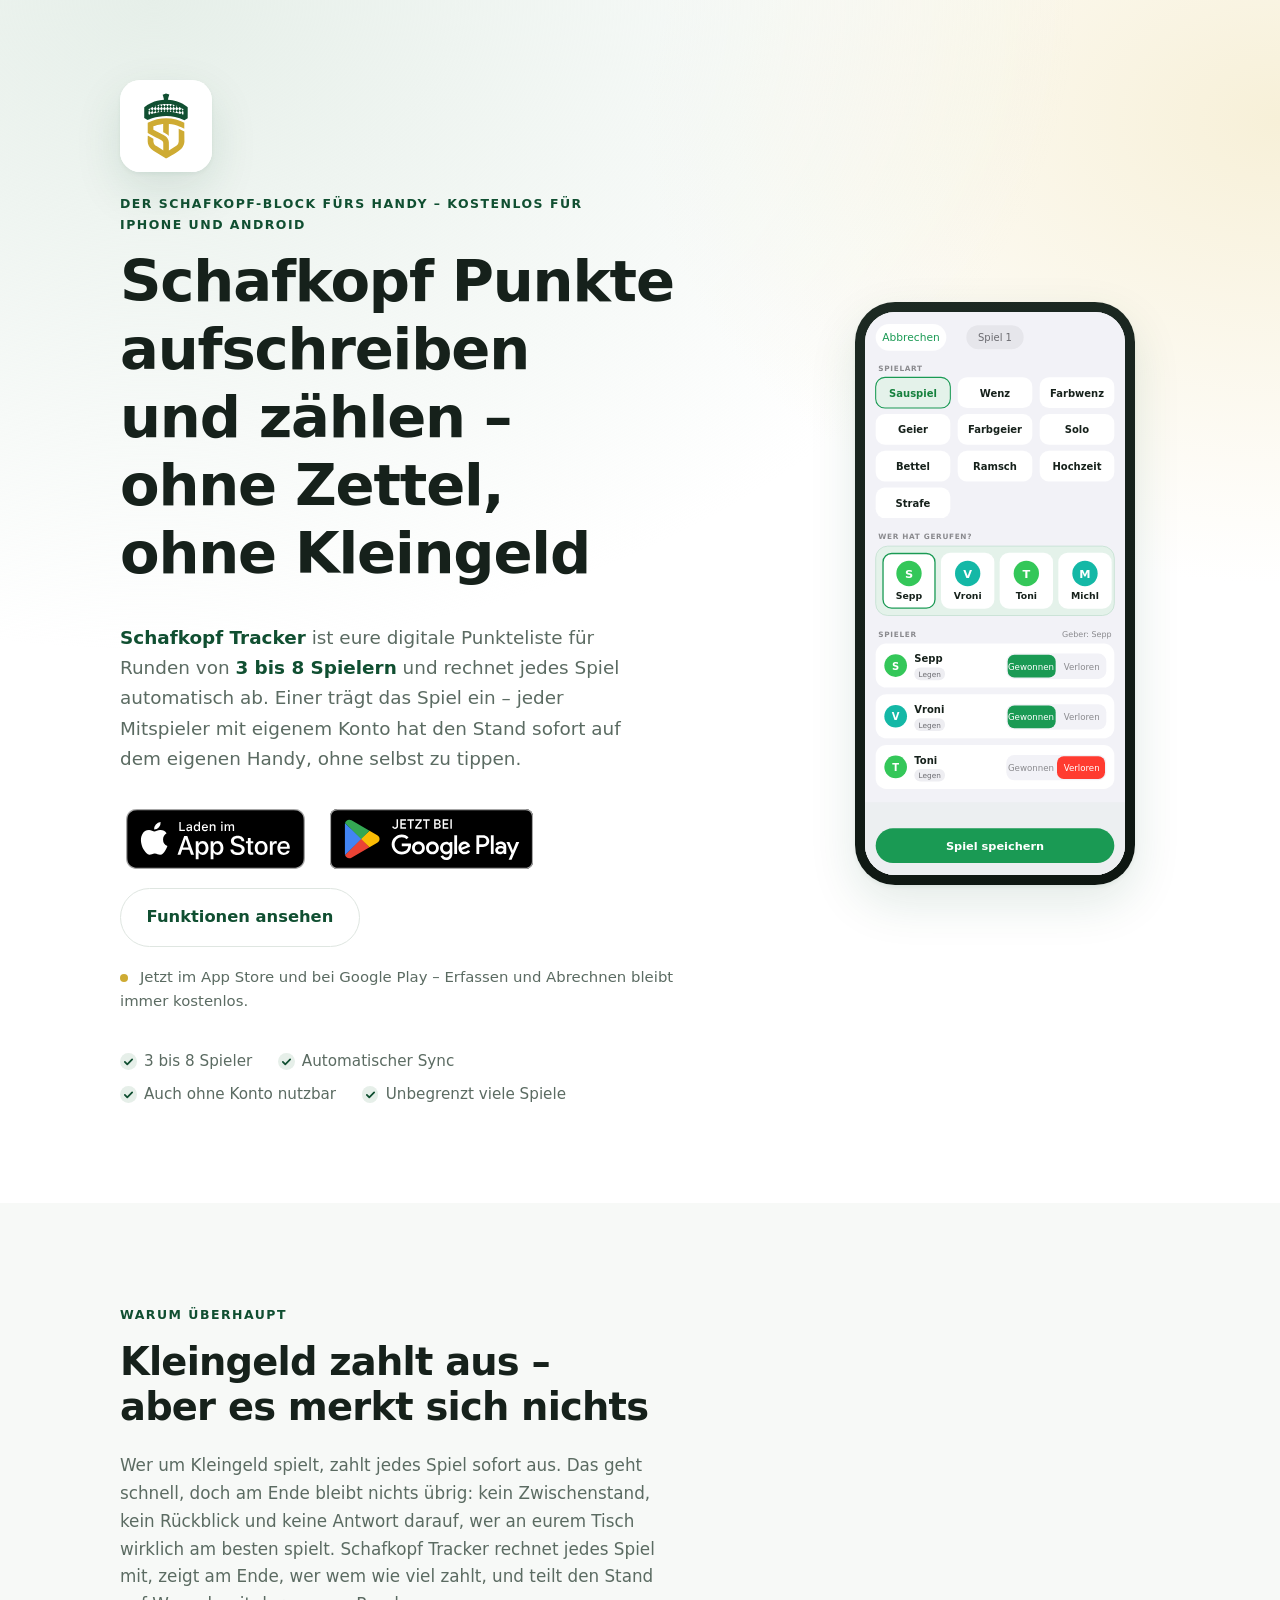
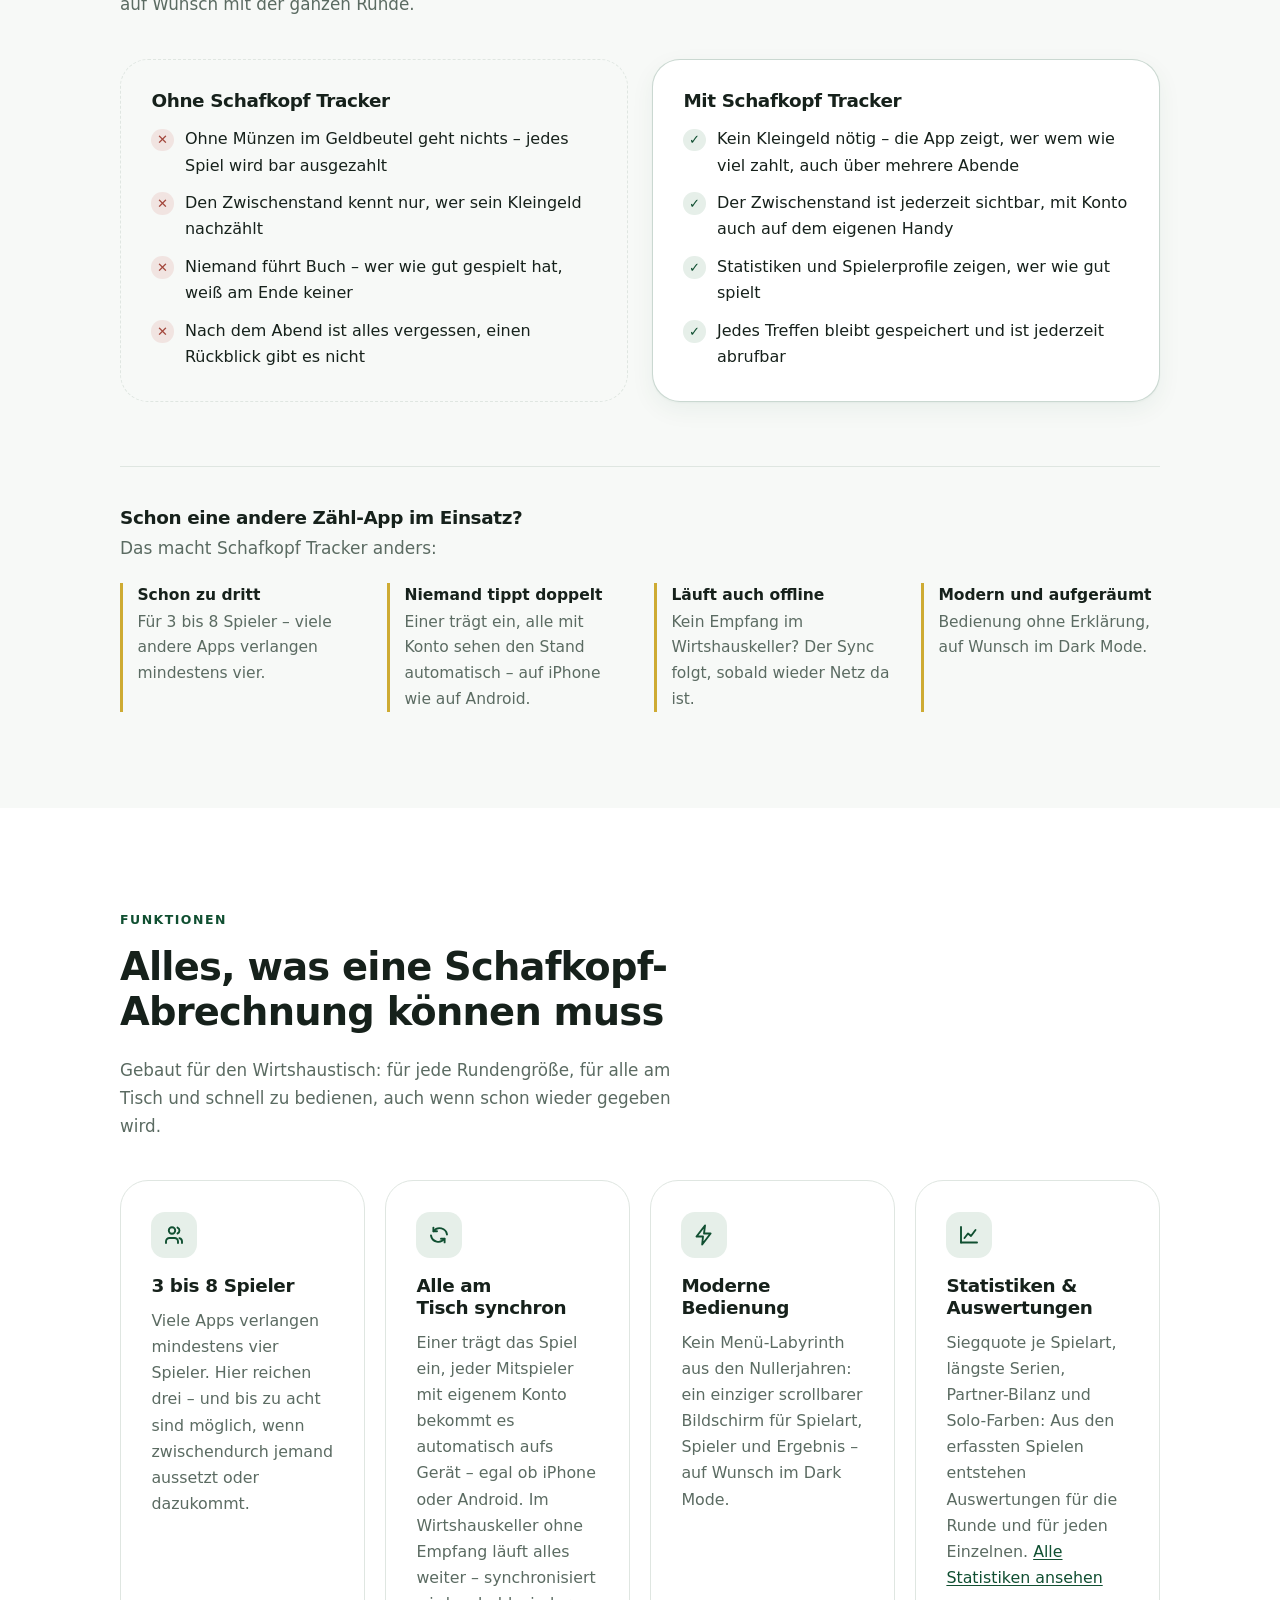
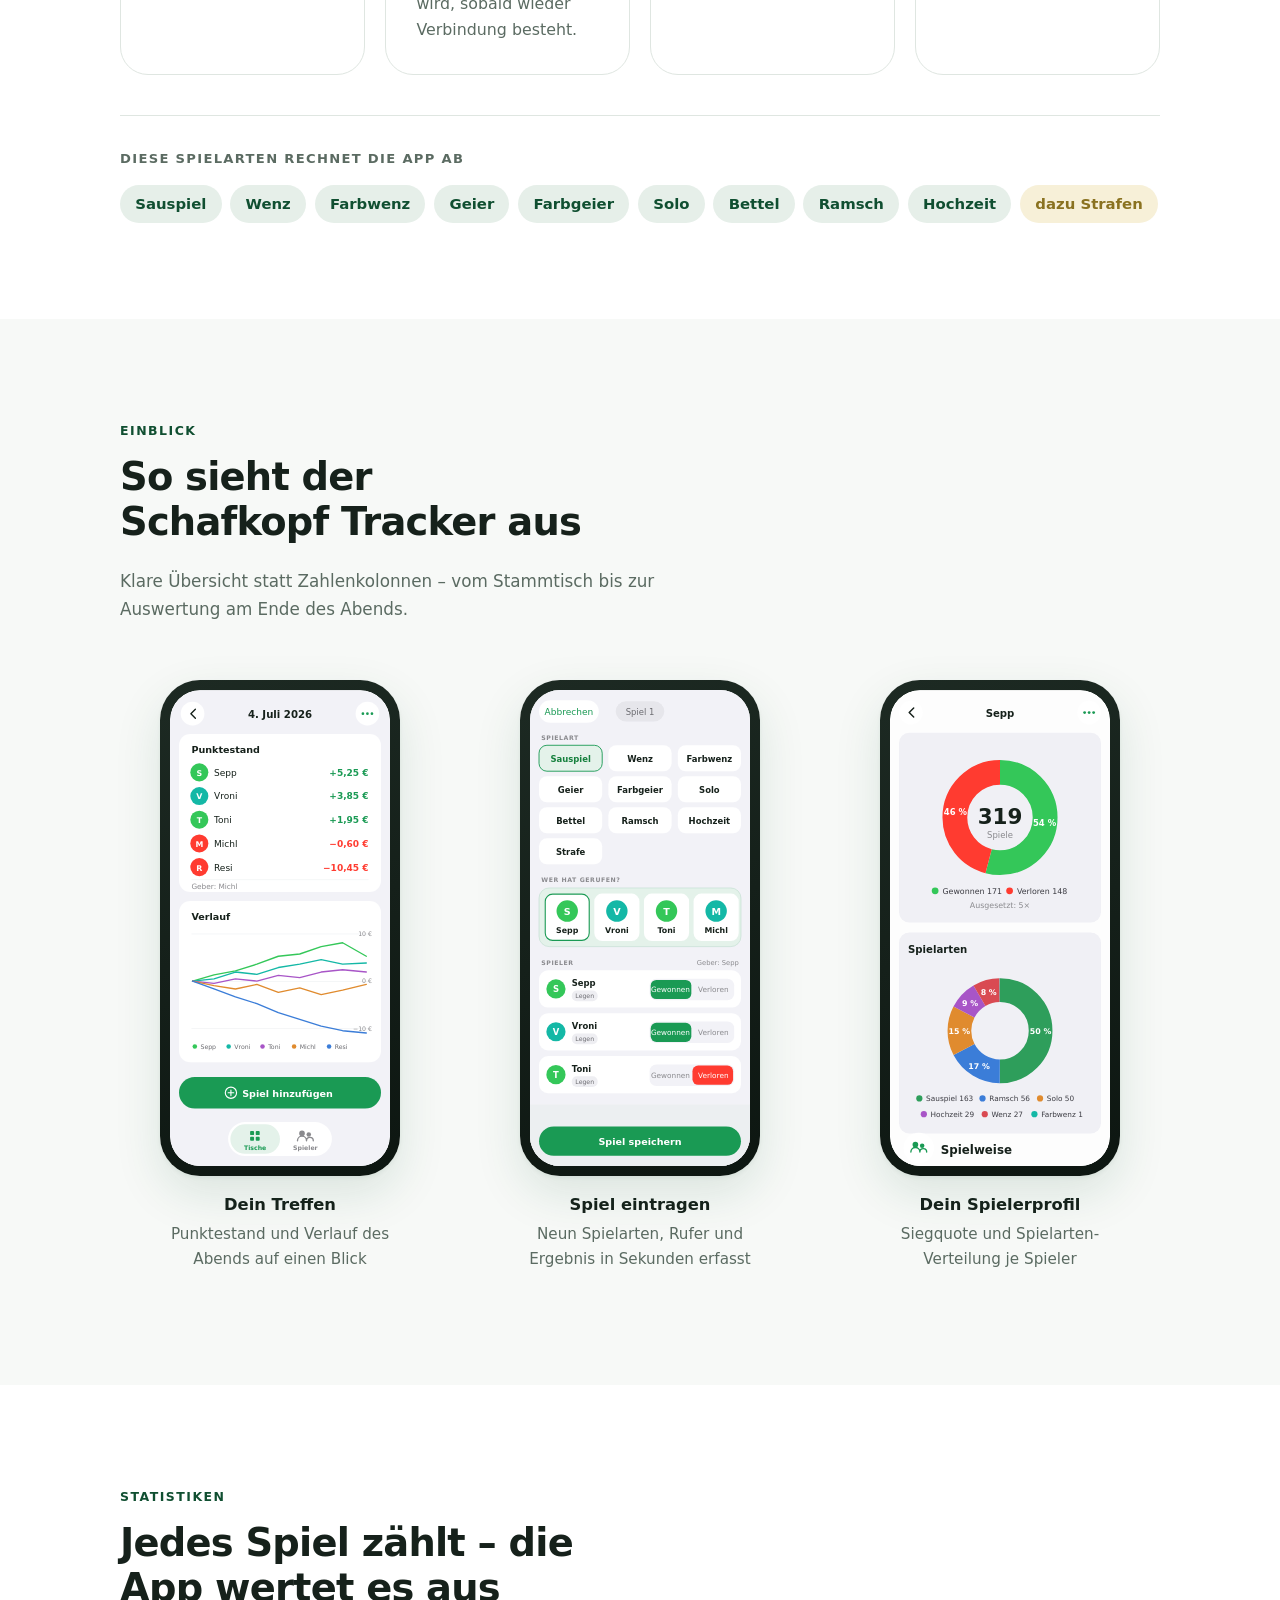
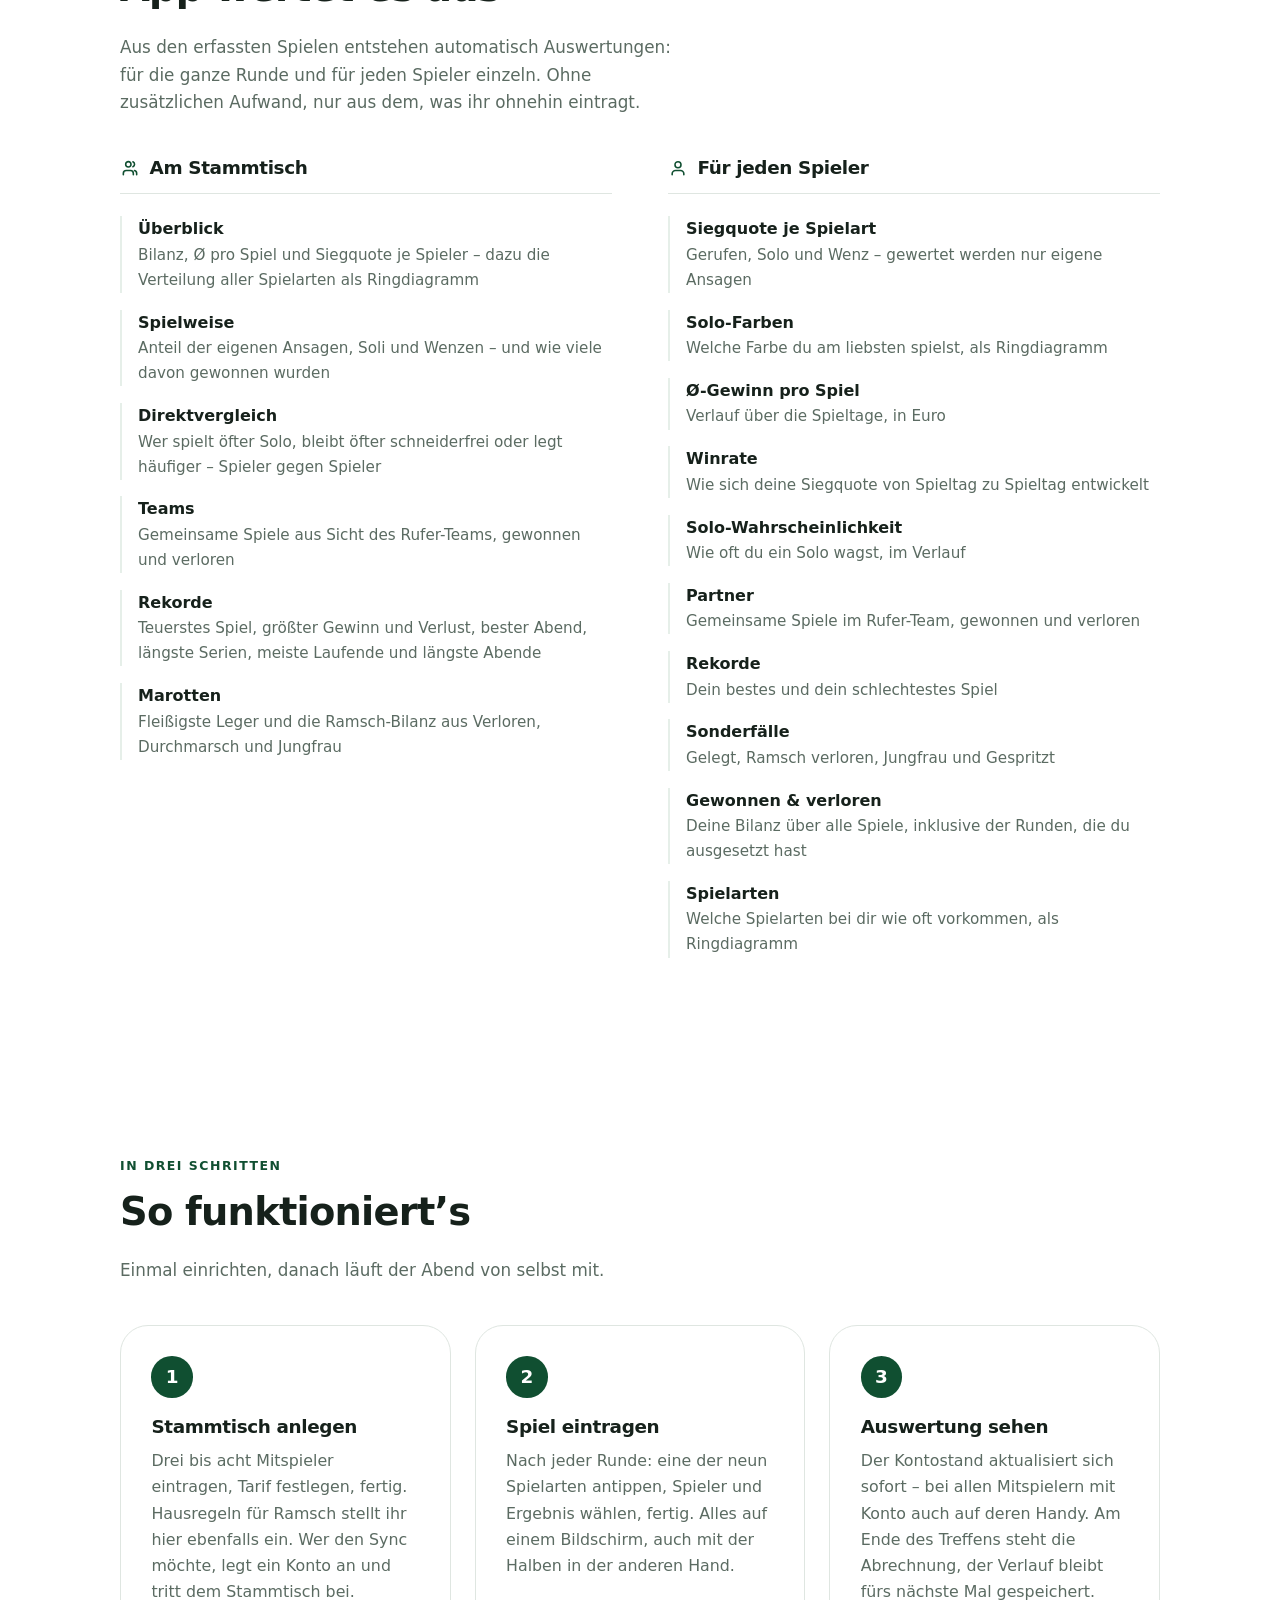
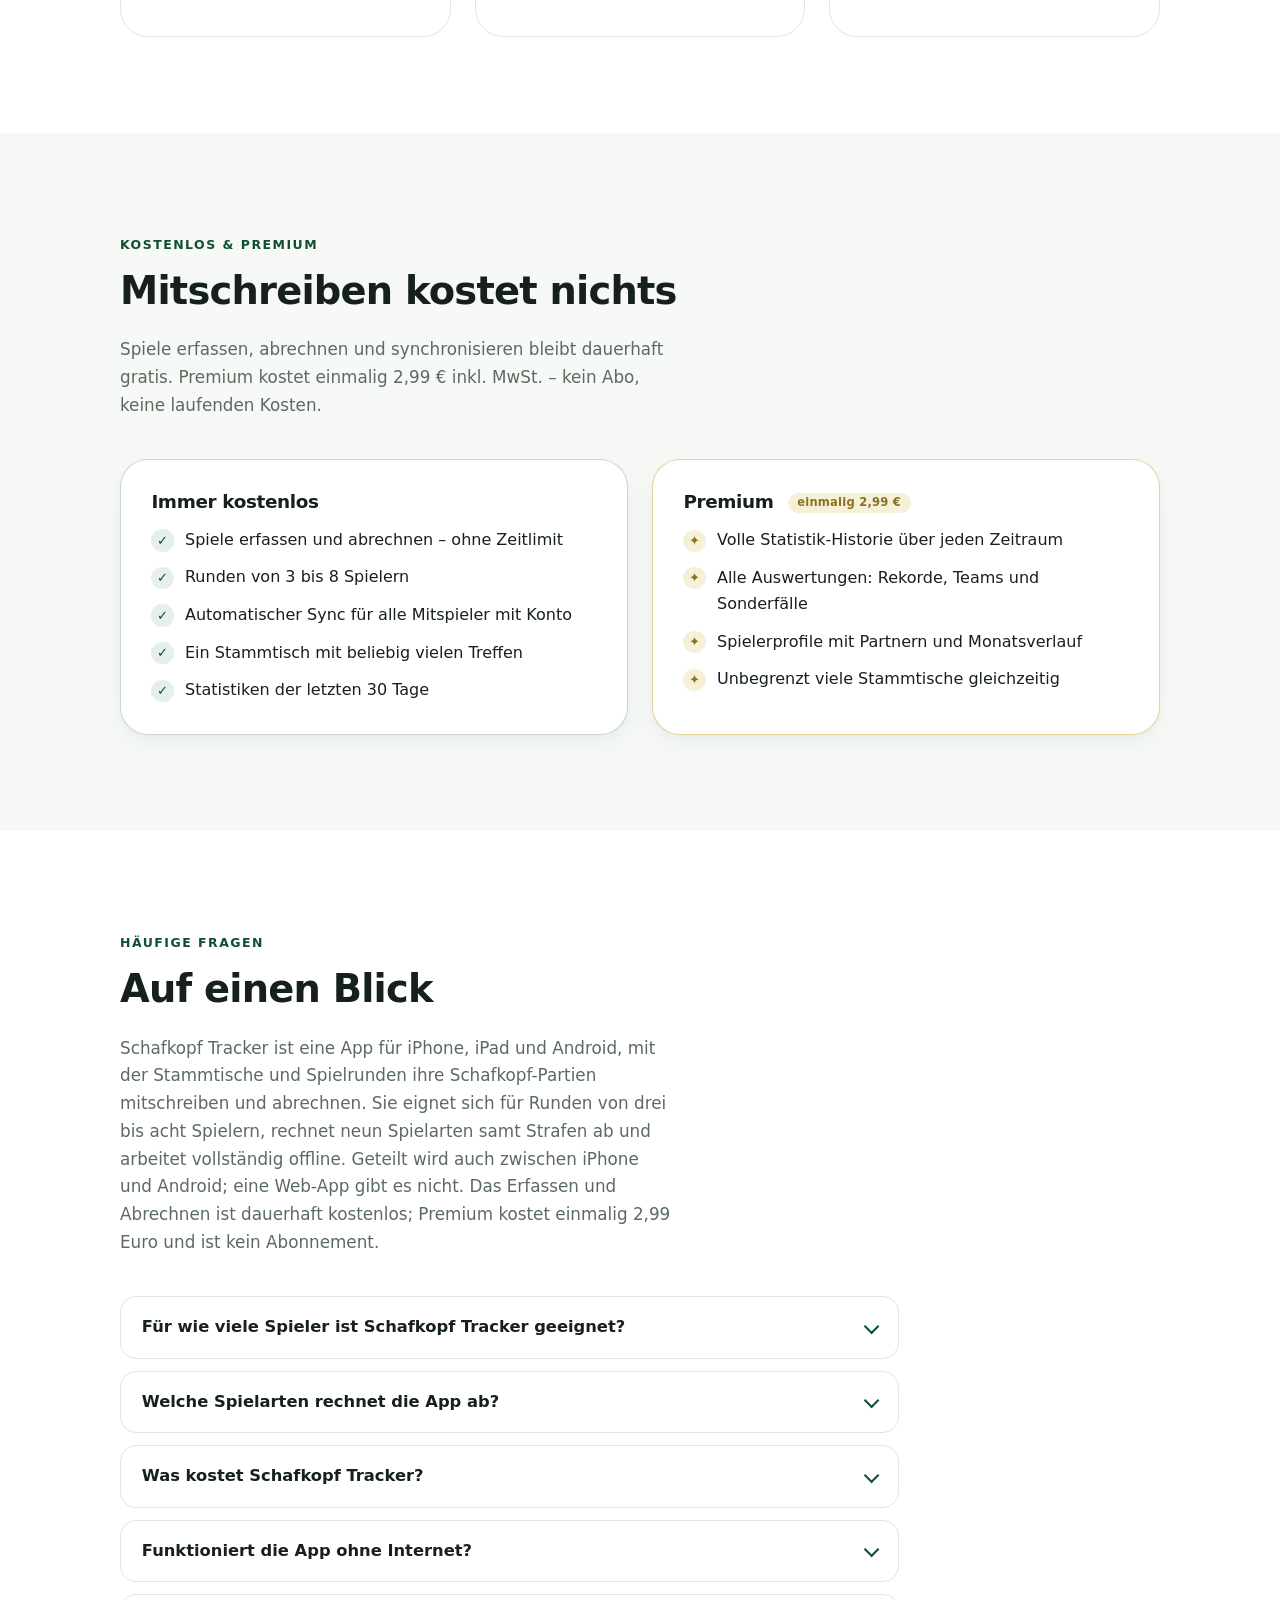
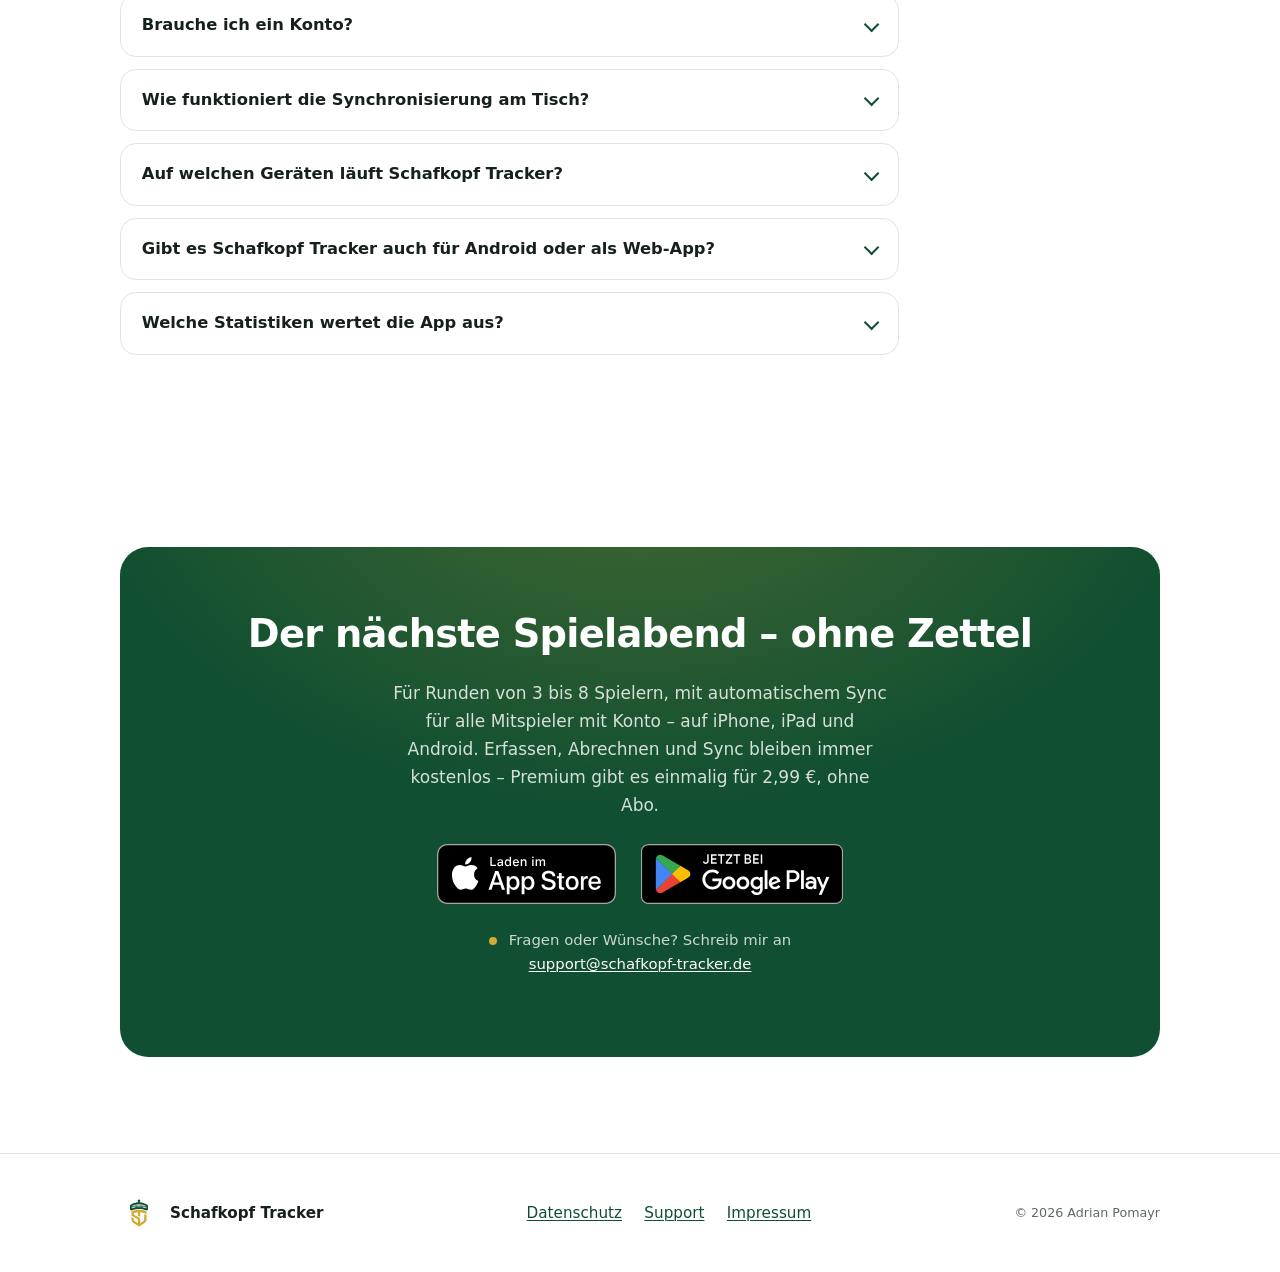
==== commit dfd516b5: "Startseite auf Punkte zählen statt "Schafkopf App" ausrichten Suchanfragen wie "schafkopf app", "bes" ====
--- a/index.html
+++ b/index.html
@@ -5,9 +5,9 @@
   <meta name="viewport" content="width=device-width, initial-scale=1.0">
 
   <!-- ===== SEO: Titel & Description (Haupt-Keyword vorne) ================= -->
-  <title>Schafkopf App kostenlos: Punkte aufschreiben &amp; zählen – Schafkopf Tracker</title>
-  <meta name="description" content="Kostenlose Schafkopf App für iPhone und Android: Punkte aufschreiben, zählen und automatisch abrechnen – die digitale Punkteliste für 3 bis 8 Spieler, auch ohne Konto nutzbar.">
-  <meta name="keywords" content="Schafkopf App, Schafkopf Punkte zählen, Schafkopf Tracker, Schafkopf abrechnen, Sauspiel App, Ramsch Regeln App, Schafkopf Abrechnung, Stammtisch App, Schafkopf App mehrere Spieler, Wenz Geier Bettel abrechnen">
+  <title>Schafkopf Punkte zählen &amp; aufschreiben – kostenlos | Schafkopf Tracker</title>
+  <meta name="description" content="Schafkopf Punkte zählen und abrechnen statt Zettel und Block: die kostenlose Punkteliste fürs Handy für 3 bis 8 Spieler, auf iPhone und Android, auch ohne Konto.">
+  <meta name="keywords" content="Schafkopf Punkte zählen, Schafkopf Punkte aufschreiben, Schafkopf Punkteliste, Schafkopf Block, Schafkopf abrechnen, Schafkopf Abrechnung, Schafkopf Rechner, Schafkopf Tracker, Ramsch Regeln, Stammtisch, Wenz Geier Bettel abrechnen">
   <meta name="author" content="Adrian Pomayr">
   <meta name="robots" content="index, follow, max-image-preview:large">
   <meta name="theme-color" content="#104f31">
@@ -22,21 +22,21 @@
   <meta property="og:site_name" content="Schafkopf Tracker">
   <meta property="og:locale" content="de_DE">
   <meta property="og:url" content="https://schafkopf-tracker.de/">
-  <meta property="og:title" content="Schafkopf App kostenlos: Punkte aufschreiben & zählen – Schafkopf Tracker">
-  <meta property="og:description" content="Die Schafkopf App für 3 bis 8 Spieler: Einer trägt ein, alle Mitspieler mit Konto sehen den Stand auf dem eigenen Handy. Mitschreiben geht auch ganz ohne Konto.">
+  <meta property="og:title" content="Schafkopf Punkte zählen & aufschreiben – kostenlos | Schafkopf Tracker">
+  <meta property="og:description" content="Der Schafkopf-Block fürs Handy, für 3 bis 8 Spieler: Einer trägt ein, alle Mitspieler mit Konto sehen den Stand auf dem eigenen Handy. Mitschreiben geht auch ganz ohne Konto.">
   <!-- Vorschaubild 1200 × 630; Quelle und Render-Skript unter assets/og/ -->
   <meta property="og:image" content="https://schafkopf-tracker.de/assets/og/og-image.jpg">
   <meta property="og:image:type" content="image/jpeg">
   <meta property="og:image:width" content="1200">
   <meta property="og:image:height" content="630">
-  <meta property="og:image:alt" content="Schafkopf Tracker – Schafkopf App zum Punkte zählen ohne Zettel, mit App-Icon und Eingabemaske für Sauspiel">
+  <meta property="og:image:alt" content="Schafkopf Tracker – Schafkopf Punkte zählen ohne Zettel, mit App-Icon und Eingabemaske für Sauspiel">
 
   <!-- ===== Twitter / X Card ============================================== -->
   <meta name="twitter:card" content="summary_large_image">
-  <meta name="twitter:title" content="Schafkopf App kostenlos: Punkte aufschreiben & zählen – Schafkopf Tracker">
-  <meta name="twitter:description" content="Die Schafkopf App für 3 bis 8 Spieler: Einer trägt ein, alle Mitspieler mit Konto sehen den Stand auf dem eigenen Handy. Mitschreiben geht auch ganz ohne Konto.">
+  <meta name="twitter:title" content="Schafkopf Punkte zählen & aufschreiben – kostenlos | Schafkopf Tracker">
+  <meta name="twitter:description" content="Der Schafkopf-Block fürs Handy, für 3 bis 8 Spieler: Einer trägt ein, alle Mitspieler mit Konto sehen den Stand auf dem eigenen Handy. Mitschreiben geht auch ganz ohne Konto.">
   <meta name="twitter:image" content="https://schafkopf-tracker.de/assets/og/og-image.jpg">
-  <meta name="twitter:image:alt" content="Schafkopf Tracker – Schafkopf App zum Punkte zählen ohne Zettel, mit App-Icon und Eingabemaske für Sauspiel">
+  <meta name="twitter:image:alt" content="Schafkopf Tracker – Schafkopf Punkte zählen ohne Zettel, mit App-Icon und Eingabemaske für Sauspiel">
 
   <link rel="stylesheet" href="/assets/css/landing.css">
 
@@ -49,8 +49,8 @@
         "@type": "MobileApplication",
         "@id": "https://schafkopf-tracker.de/#app",
         "name": "Schafkopf Tracker",
-        "alternateName": "Schafkopf App zum Punkte zählen",
-        "description": "Schafkopf App für Runden von 3 bis 8 Spielern: Spiele erfassen, Punkte zählen und automatisch abrechnen. Die App lässt sich ohne Konto nutzen; wer ein Konto anlegt, bekommt jedes eingetragene Spiel automatisch auf das eigene Gerät synchronisiert. Unterstützt Sauspiel mit Davonlaufen, Wenz, Farbwenz, Geier, Farbgeier, Solo, Bettel, Hochzeit und Strafen sowie frei konfigurierbare Ramsch-Regeln mit Grundbetrag, Schneider- und Schwarz-Bonus. Aus den erfassten Spielen entstehen automatisch Statistiken für den Stammtisch und für jeden Spieler. Die App arbeitet vollständig offline; synchronisiert wird automatisch, sobald wieder eine Verbindung besteht.",
+        "alternateName": "Schafkopf Punkte zählen",
+        "description": "App zum Schafkopf Punkte zählen für Runden von 3 bis 8 Spielern: Spiele erfassen, Punkte zählen und automatisch abrechnen. Die App lässt sich ohne Konto nutzen; wer ein Konto anlegt, bekommt jedes eingetragene Spiel automatisch auf das eigene Gerät synchronisiert. Unterstützt Sauspiel mit Davonlaufen, Wenz, Farbwenz, Geier, Farbgeier, Solo, Bettel, Hochzeit und Strafen sowie frei konfigurierbare Ramsch-Regeln mit Grundbetrag, Schneider- und Schwarz-Bonus. Aus den erfassten Spielen entstehen automatisch Statistiken für den Stammtisch und für jeden Spieler. Die App arbeitet vollständig offline; synchronisiert wird automatisch, sobald wieder eine Verbindung besteht.",
         "applicationCategory": "LifestyleApplication",
         "applicationSubCategory": "Punkte, Abrechnung & Statistik",
         "operatingSystem": "iOS 26.0 oder neuer (iPhone und iPad), Android 8.0 oder neuer",
@@ -143,7 +143,7 @@
         "@type": "WebPage",
         "@id": "https://schafkopf-tracker.de/#webpage",
         "url": "https://schafkopf-tracker.de/",
-        "name": "Schafkopf App kostenlos: Punkte aufschreiben und zählen – Schafkopf Tracker",
+        "name": "Schafkopf Punkte zählen und aufschreiben – kostenlos | Schafkopf Tracker",
         "description": "Schafkopf Tracker ist eine App für iPhone, iPad und Android, mit der Stammtische und Spielrunden ihre Schafkopf-Partien mitschreiben und abrechnen. Sie eignet sich für Runden von drei bis acht Spielern, rechnet neun Spielarten samt Strafen ab und arbeitet vollständig offline.",
         "inLanguage": "de-DE",
         "isPartOf": {
@@ -169,7 +169,7 @@
             "name": "Für wie viele Spieler ist Schafkopf Tracker geeignet?",
             "acceptedAnswer": {
               "@type": "Answer",
-              "text": "Für Runden von drei bis acht Spielern. Viele andere Schafkopf-Apps setzen mindestens vier Spieler voraus – hier lassen sich auch Dreierrunden abrechnen, und größere Runden mit wechselnden Aussetzern sind kein Sonderfall."
+              "text": "Für Runden von drei bis acht Spielern. Viele andere Apps zum Schafkopf-Zählen setzen mindestens vier Spieler voraus – hier lassen sich auch Dreierrunden abrechnen, und größere Runden mit wechselnden Aussetzern sind kein Sonderfall."
             }
           },
           {
@@ -252,16 +252,16 @@
   <div class="wrap hero-inner">
     <div>
       <img src="/logo.svg" width="92" height="92" class="hero-icon"
-           alt="App-Icon der Schafkopf App Schafkopf Tracker: goldenes ST-Wappen mit gemusterter Kappe in dunklem Grün">
-
-      <span class="eyebrow">Kostenlose Schafkopf App für iPhone&nbsp;und&nbsp;Android</span>
+           alt="App-Icon von Schafkopf Tracker: goldenes ST-Wappen mit gemusterter Kappe in dunklem Grün">
+
+      <span class="eyebrow">Der Schafkopf-Block fürs Handy – kostenlos für iPhone&nbsp;und&nbsp;Android</span>
 
       <h1>Schafkopf Punkte aufschreiben und zählen – ohne Zettel, ohne Kleingeld</h1>
 
       <p class="claim">
-        <strong class="highlight">Schafkopf Tracker</strong> ist die Schafkopf App
-        für Runden von <strong class="highlight">3 bis 8 Spielern</strong> – eure
-        digitale Punkteliste. Einer trägt das Spiel ein – jeder Mitspieler mit eigenem Konto hat den Stand
+        <strong class="highlight">Schafkopf Tracker</strong> ist eure digitale
+        Punkteliste für Runden von <strong class="highlight">3 bis 8 Spielern</strong>
+        und rechnet jedes Spiel automatisch ab. Einer trägt das Spiel ein – jeder Mitspieler mit eigenem Konto hat den Stand
         sofort auf dem eigenen Handy, ohne selbst zu tippen.
       </p>
 
@@ -297,7 +297,7 @@
     <div class="hero-visual">
       <div class="phone">
         <img src="/assets/screenshots/spiel-eintragen.svg" width="390" height="844"
-             alt="Schafkopf App Eingabemaske: Spielart wählen, Rufer antippen, Ergebnis je Spieler erfassen">
+             alt="Eingabemaske von Schafkopf Tracker: Spielart wählen, Rufer antippen, Ergebnis je Spieler erfassen">
       </div>
     </div>
   </div>
@@ -348,7 +348,7 @@
            Bewusst leiser als der Vergleich oben und ohne andere Apps
            beim Namen zu nennen. -->
       <div class="wechsel">
-        <h3>Schon eine Schafkopf&#8209;App im Einsatz?</h3>
+        <h3>Schon eine andere Zähl&#8209;App im Einsatz?</h3>
         <p>Das macht Schafkopf Tracker anders:</p>
         <ul class="wechsel-liste">
           <li><strong>Schon zu dritt</strong> Für 3 bis 8 Spieler – viele andere Apps verlangen mindestens vier.</li>
@@ -367,7 +367,7 @@
     <div class="wrap">
       <div class="sektion-kopf">
         <span class="eyebrow">Funktionen</span>
-        <h2>Alles, was eine Schafkopf App können muss</h2>
+        <h2>Alles, was eine Schafkopf-Abrechnung können muss</h2>
         <p>
           Gebaut für den Wirtshaustisch: für jede Rundengröße, für alle am Tisch
           und schnell zu bedienen, auch wenn schon wieder gegeben wird.
@@ -473,7 +473,7 @@
     <div class="wrap">
       <div class="sektion-kopf">
         <span class="eyebrow">Einblick</span>
-        <h2>So sieht die Schafkopf App aus</h2>
+        <h2>So sieht der Schafkopf Tracker aus</h2>
         <p>
           Klare Übersicht statt Zahlenkolonnen – vom Stammtisch bis zur
           Auswertung am Ende des Abends.
@@ -483,7 +483,7 @@
       <div class="shots">
         <figure class="shot">
           <div class="phone">
-            <svg class="screen" xmlns="http://www.w3.org/2000/svg" viewBox="0 0 390 844" width="390" height="844" role="img" aria-label="Treffen in der Schafkopf App: Punktestand von fünf Spielern und Verlaufsdiagramm des Abends">
+            <svg class="screen" xmlns="http://www.w3.org/2000/svg" viewBox="0 0 390 844" width="390" height="844" role="img" aria-label="Treffen in Schafkopf Tracker: Punktestand von fünf Spielern und Verlaufsdiagramm des Abends">
               <rect width="390" height="844" fill="#f2f2f7"/>
               <g font-family="-apple-system, system-ui, sans-serif">
 
@@ -581,7 +581,7 @@
 
         <figure class="shot">
           <div class="phone">
-            <svg class="screen" xmlns="http://www.w3.org/2000/svg" viewBox="0 0 390 844" width="390" height="844" role="img" aria-label="Spielerprofil der Schafkopf App: Ringdiagramm mit gewonnenen und verlorenen Spielen sowie Verteilung der Spielarten">
+            <svg class="screen" xmlns="http://www.w3.org/2000/svg" viewBox="0 0 390 844" width="390" height="844" role="img" aria-label="Spielerprofil in Schafkopf Tracker: Ringdiagramm mit gewonnenen und verlorenen Spielen sowie Verteilung der Spielarten">
               <rect width="390" height="844" fill="#fdfdfd"/>
               <g font-family="-apple-system, system-ui, sans-serif">
 
@@ -846,7 +846,7 @@
         <details>
           <summary>Für wie viele Spieler ist Schafkopf Tracker geeignet?</summary>
           <p>
-            Für Runden von drei bis acht Spielern. Viele andere Schafkopf-Apps
+            Für Runden von drei bis acht Spielern. Viele andere Apps zum Schafkopf-Zählen
             setzen mindestens vier Spieler voraus – hier lassen sich auch
             Dreierrunden abrechnen, und größere Runden mit wechselnden
             Aussetzern sind kein Sonderfall.
@@ -990,7 +990,7 @@
   <div class="wrap footer-inner">
     <div class="footer-marke">
       <img src="/logo.svg" width="38" height="38" loading="lazy"
-           alt="Logo der Schafkopf App Schafkopf Tracker: goldenes ST-Wappen mit gemusterter Kappe">
+           alt="Logo von Schafkopf Tracker: goldenes ST-Wappen mit gemusterter Kappe">
       <span>Schafkopf Tracker</span>
     </div>
 
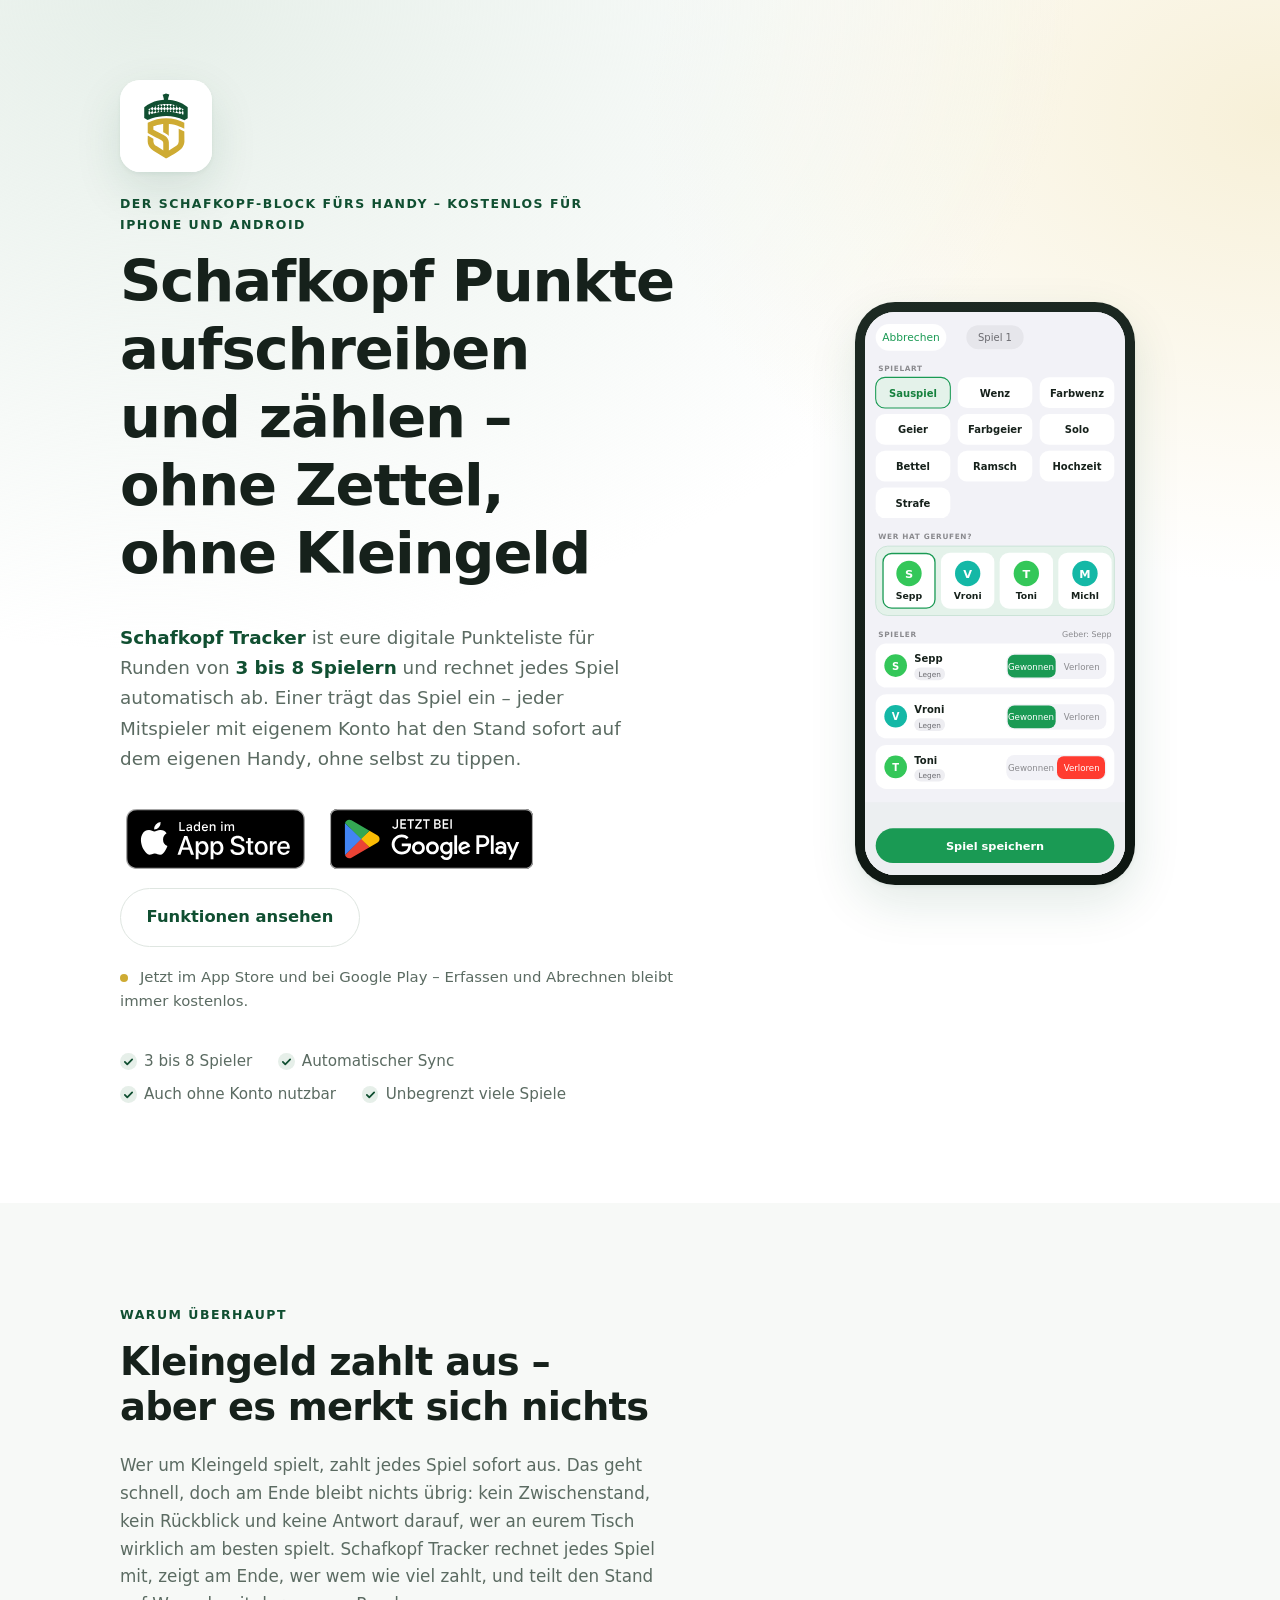
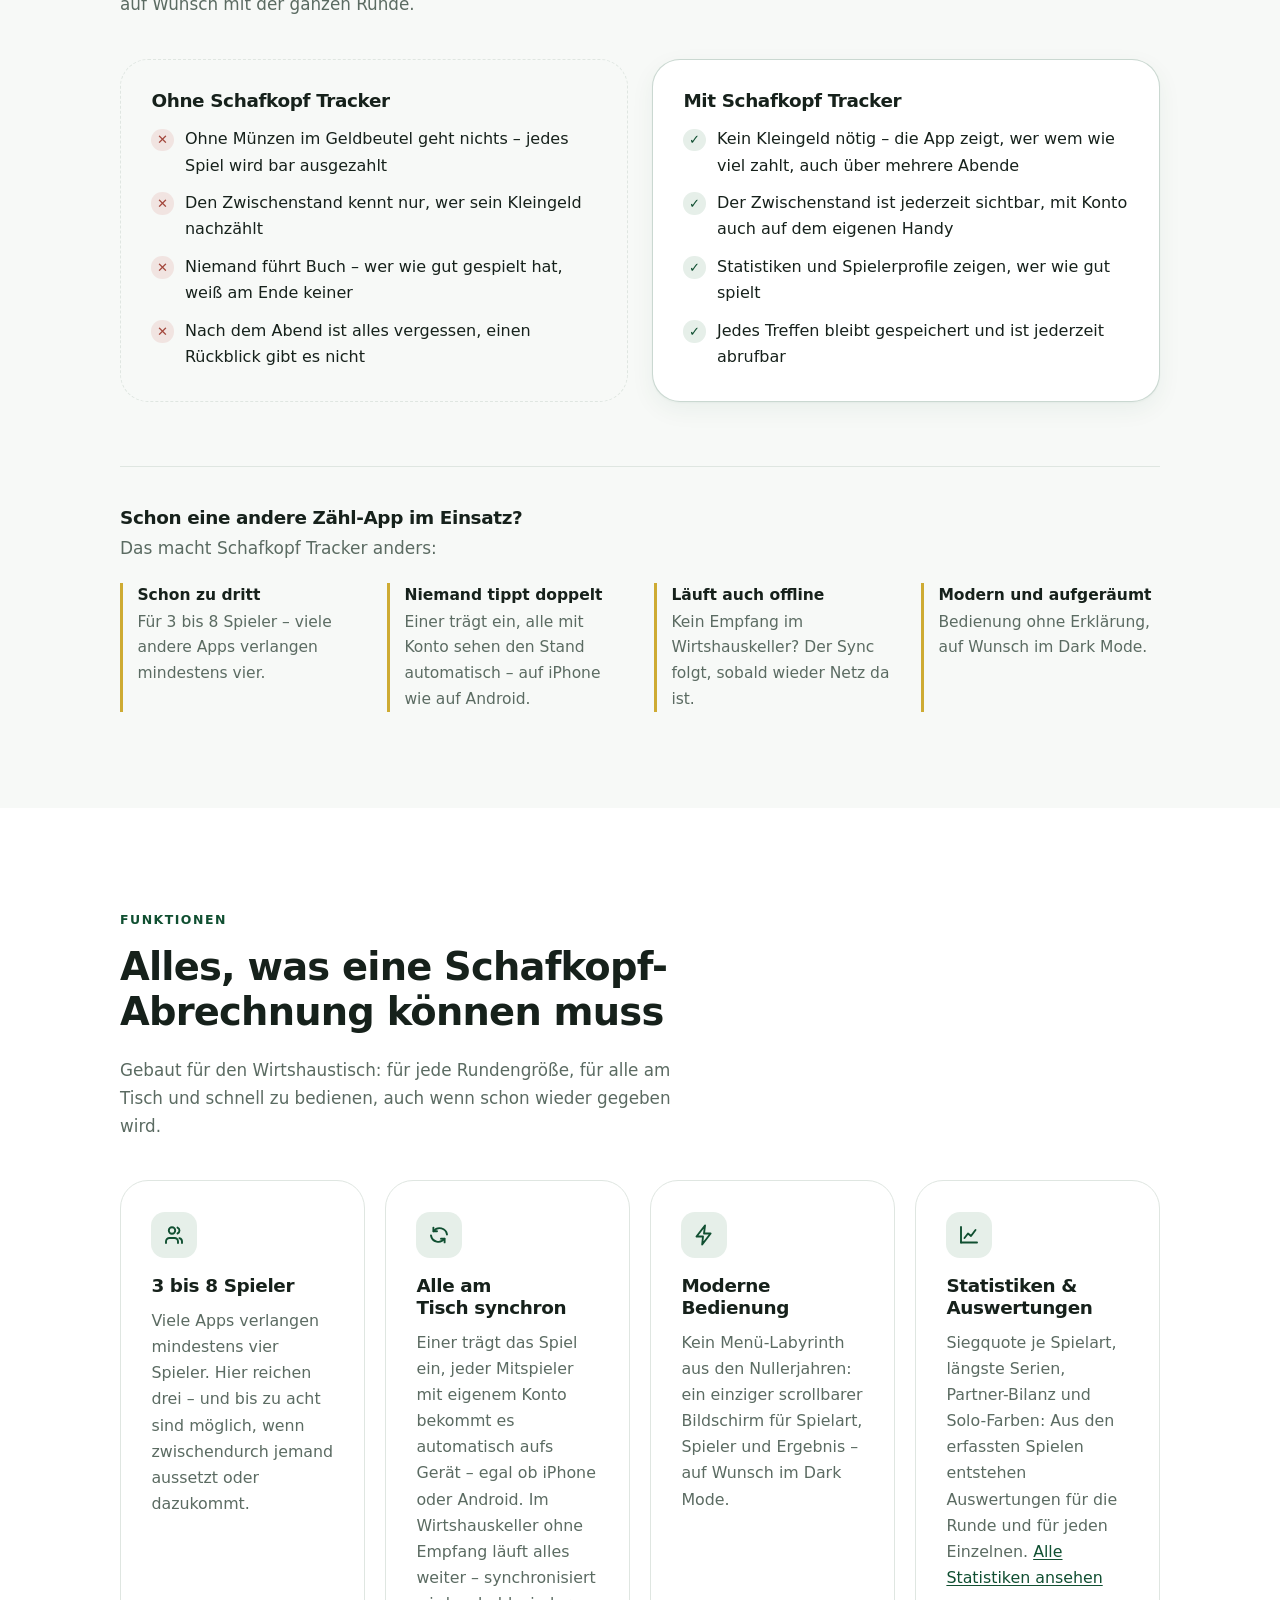
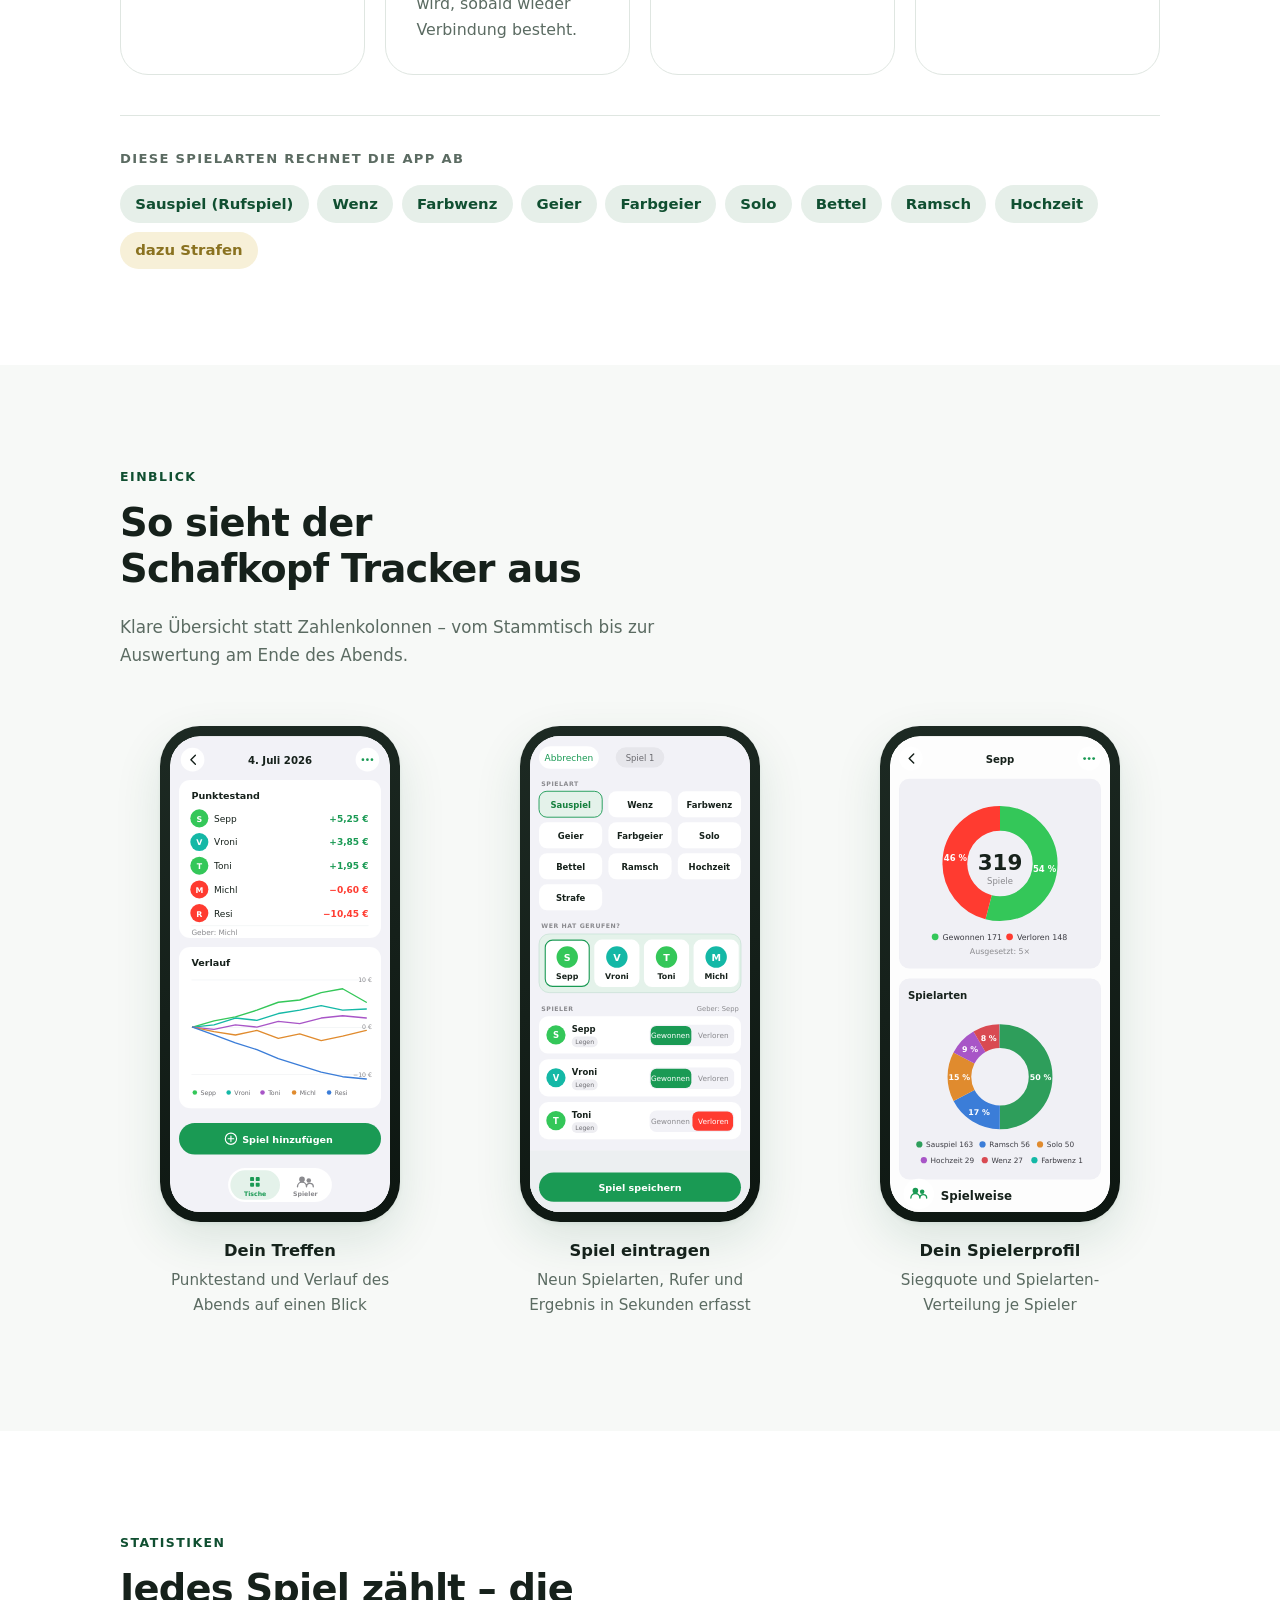
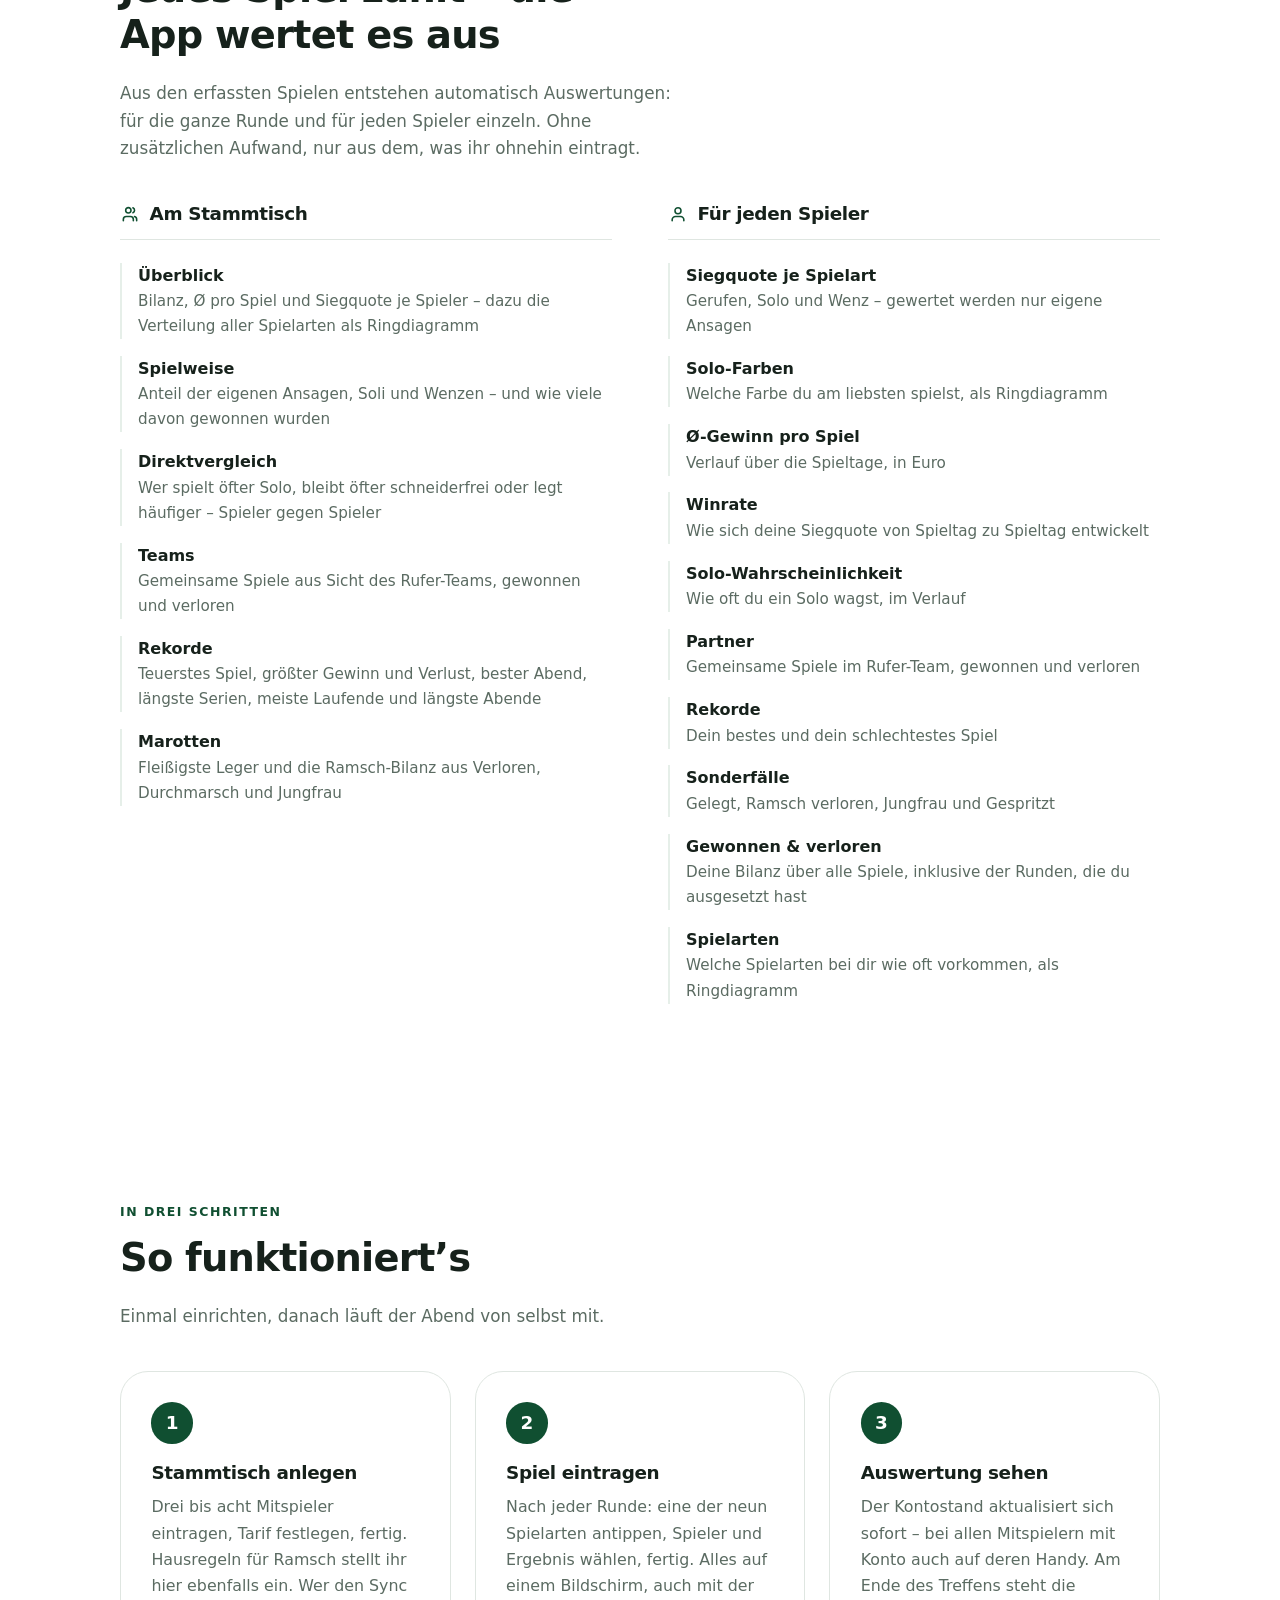
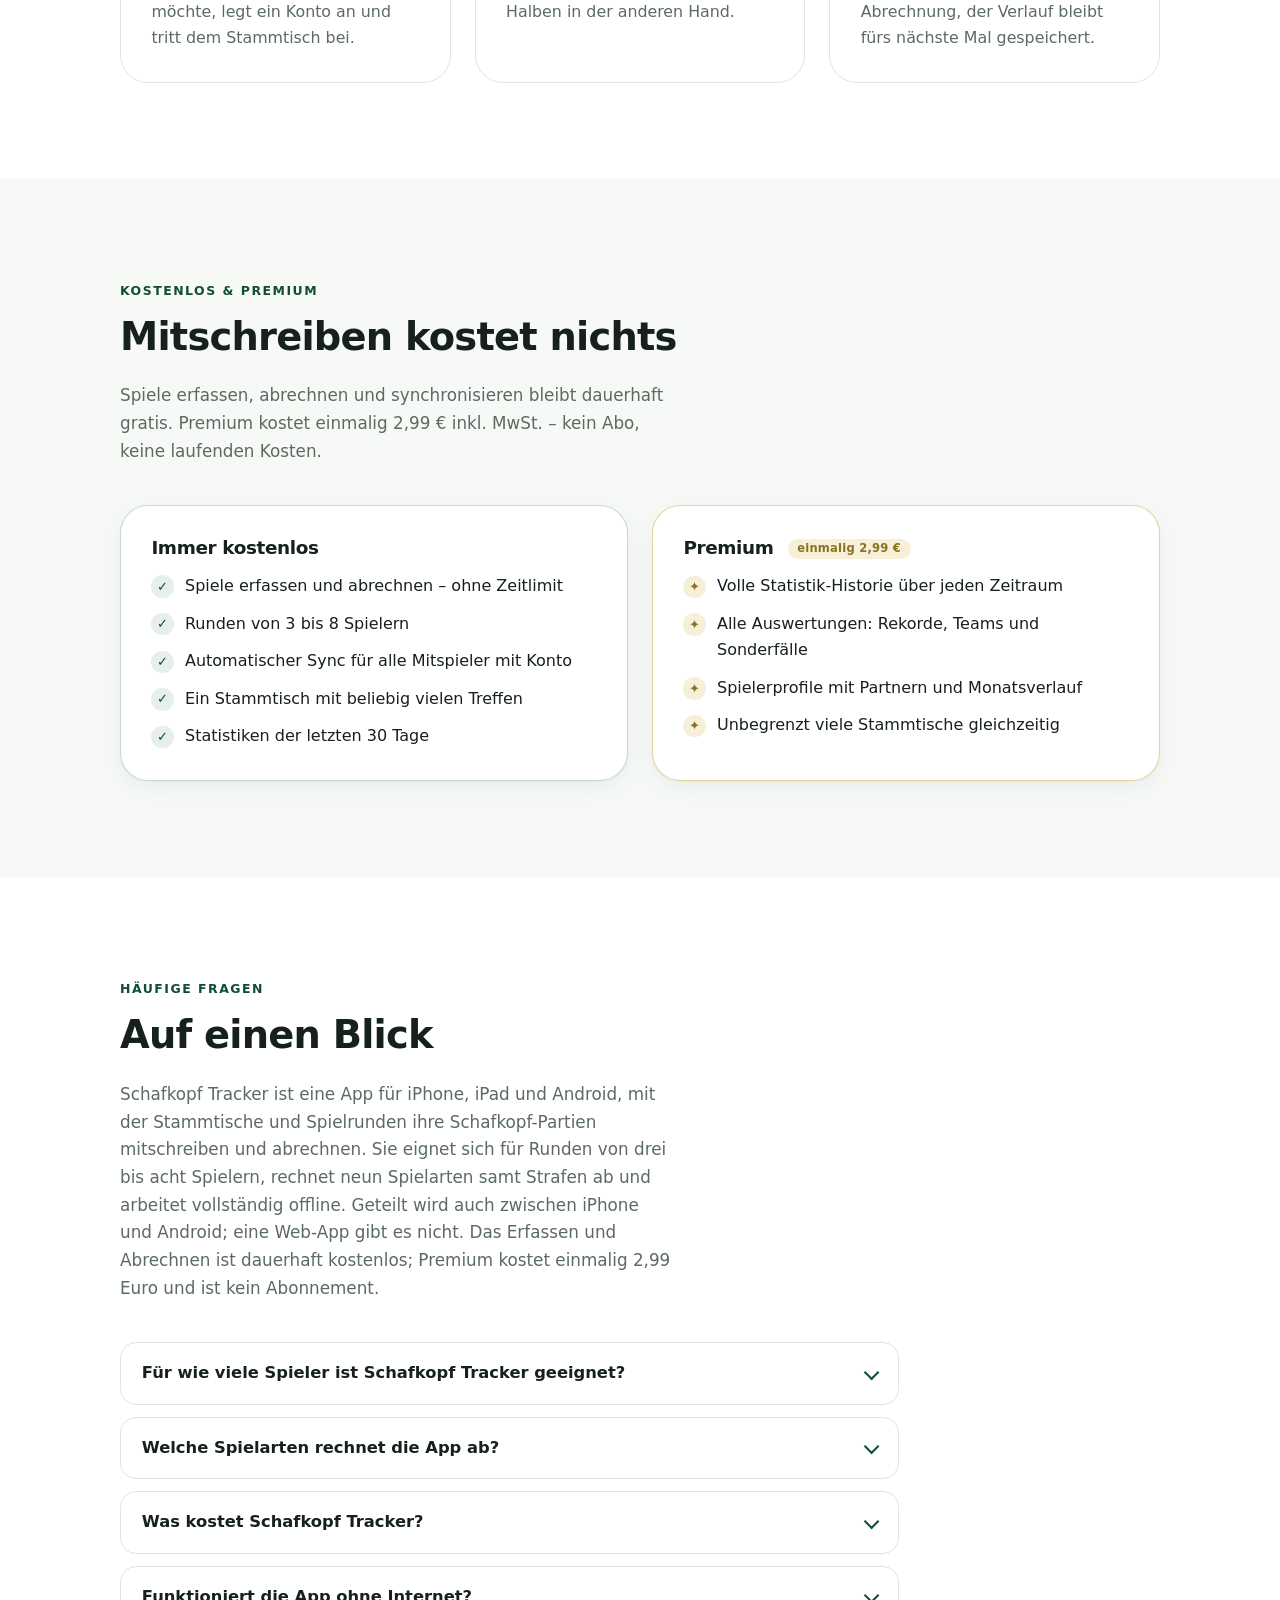
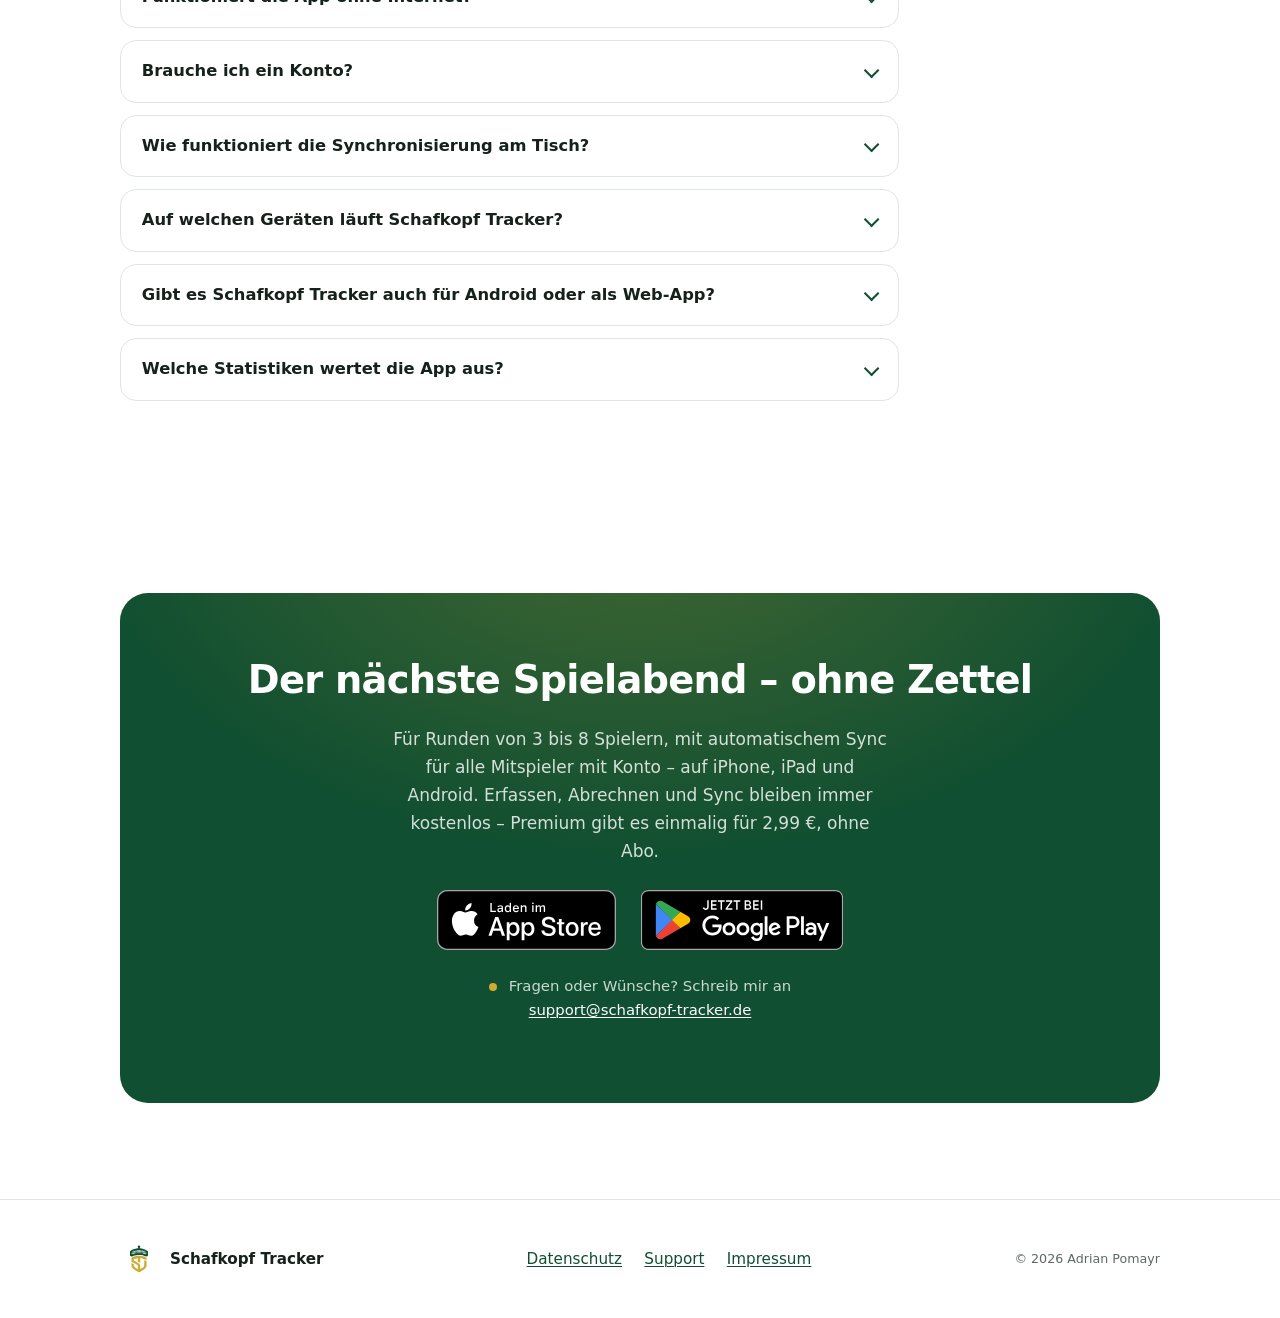
==== commit 06df94a6: ""Rufspiel" als Zweitbegriff zu "Sauspiel" ergänzen In der Spielarten-Liste, der FAQ (HTML und JSON-L" ====
--- a/index.html
+++ b/index.html
@@ -77,7 +77,7 @@
           "Ohne Konto nutzbar – ein Konto wird ausschließlich für die Synchronisierung benötigt",
           "Offline-First: Spiele lassen sich ohne Internetverbindung erfassen und abrechnen; die Synchronisierung erfolgt automatisch, sobald wieder eine Verbindung besteht",
           "Moderne, in Sekunden bedienbare Oberfläche – ein Bildschirm, kein Tab-Wechsel",
-          "Alle gängigen Spielarten: Sauspiel mit Davonlaufen, Wenz, Farbwenz, Geier, Farbgeier, Solo, Bettel, Ramsch und Hochzeit – dazu Strafen",
+          "Alle gängigen Spielarten: Sauspiel (Rufspiel) mit Davonlaufen, Wenz, Farbwenz, Geier, Farbgeier, Solo, Bettel, Ramsch und Hochzeit – dazu Strafen",
           "Helle und dunkle Oberfläche (Dark Mode)",
           "Statistiken am Stammtisch: Bilanz, Ø pro Spiel, Siegquote, Verteilung der Spielarten, Ansage- und Solo-Quoten, Direktvergleich zwischen Spielern, Team-Bilanzen, Rekorde und Marotten",
           "Statistiken je Spieler: Siegquote je Spielart, Solo-Farben, Ø-Gewinn pro Spiel, Winrate, Solo-Wahrscheinlichkeit, Partner-Bilanz, Rekorde und Sonderfälle",
@@ -177,7 +177,7 @@
             "name": "Welche Spielarten rechnet die App ab?",
             "acceptedAnswer": {
               "@type": "Answer",
-              "text": "Sauspiel mit Davonlaufen, Wenz, Farbwenz, Geier, Farbgeier, Solo, Bettel, Ramsch und Hochzeit. Zusätzlich lassen sich Strafen eintragen. Die Ramsch-Regeln sind pro Stammtisch frei einstellbar – Grundbetrag, Schneider- und Schwarz-Bonus."
+              "text": "Sauspiel (Rufspiel) mit Davonlaufen, Wenz, Farbwenz, Geier, Farbgeier, Solo, Bettel, Ramsch und Hochzeit. Zusätzlich lassen sich Strafen eintragen. Die Ramsch-Regeln sind pro Stammtisch frei einstellbar – Grundbetrag, Schneider- und Schwarz-Bonus."
             }
           },
           {
@@ -445,7 +445,7 @@
       <div class="spielarten">
         <p>Diese Spielarten rechnet die App ab</p>
         <ul>
-          <li>Sauspiel</li>
+          <li>Sauspiel (Rufspiel)</li>
           <li>Wenz</li>
           <li>Farbwenz</li>
           <li>Geier</li>
@@ -856,7 +856,7 @@
         <details>
           <summary>Welche Spielarten rechnet die App ab?</summary>
           <p>
-            Sauspiel mit Davonlaufen, Wenz, Farbwenz, Geier, Farbgeier, Solo,
+            Sauspiel (Rufspiel) mit Davonlaufen, Wenz, Farbwenz, Geier, Farbgeier, Solo,
             Bettel, Ramsch und Hochzeit. Zusätzlich lassen sich Strafen
             eintragen. Die Ramsch-Regeln sind pro Stammtisch frei einstellbar –
             Grundbetrag, Schneider- und Schwarz-Bonus.
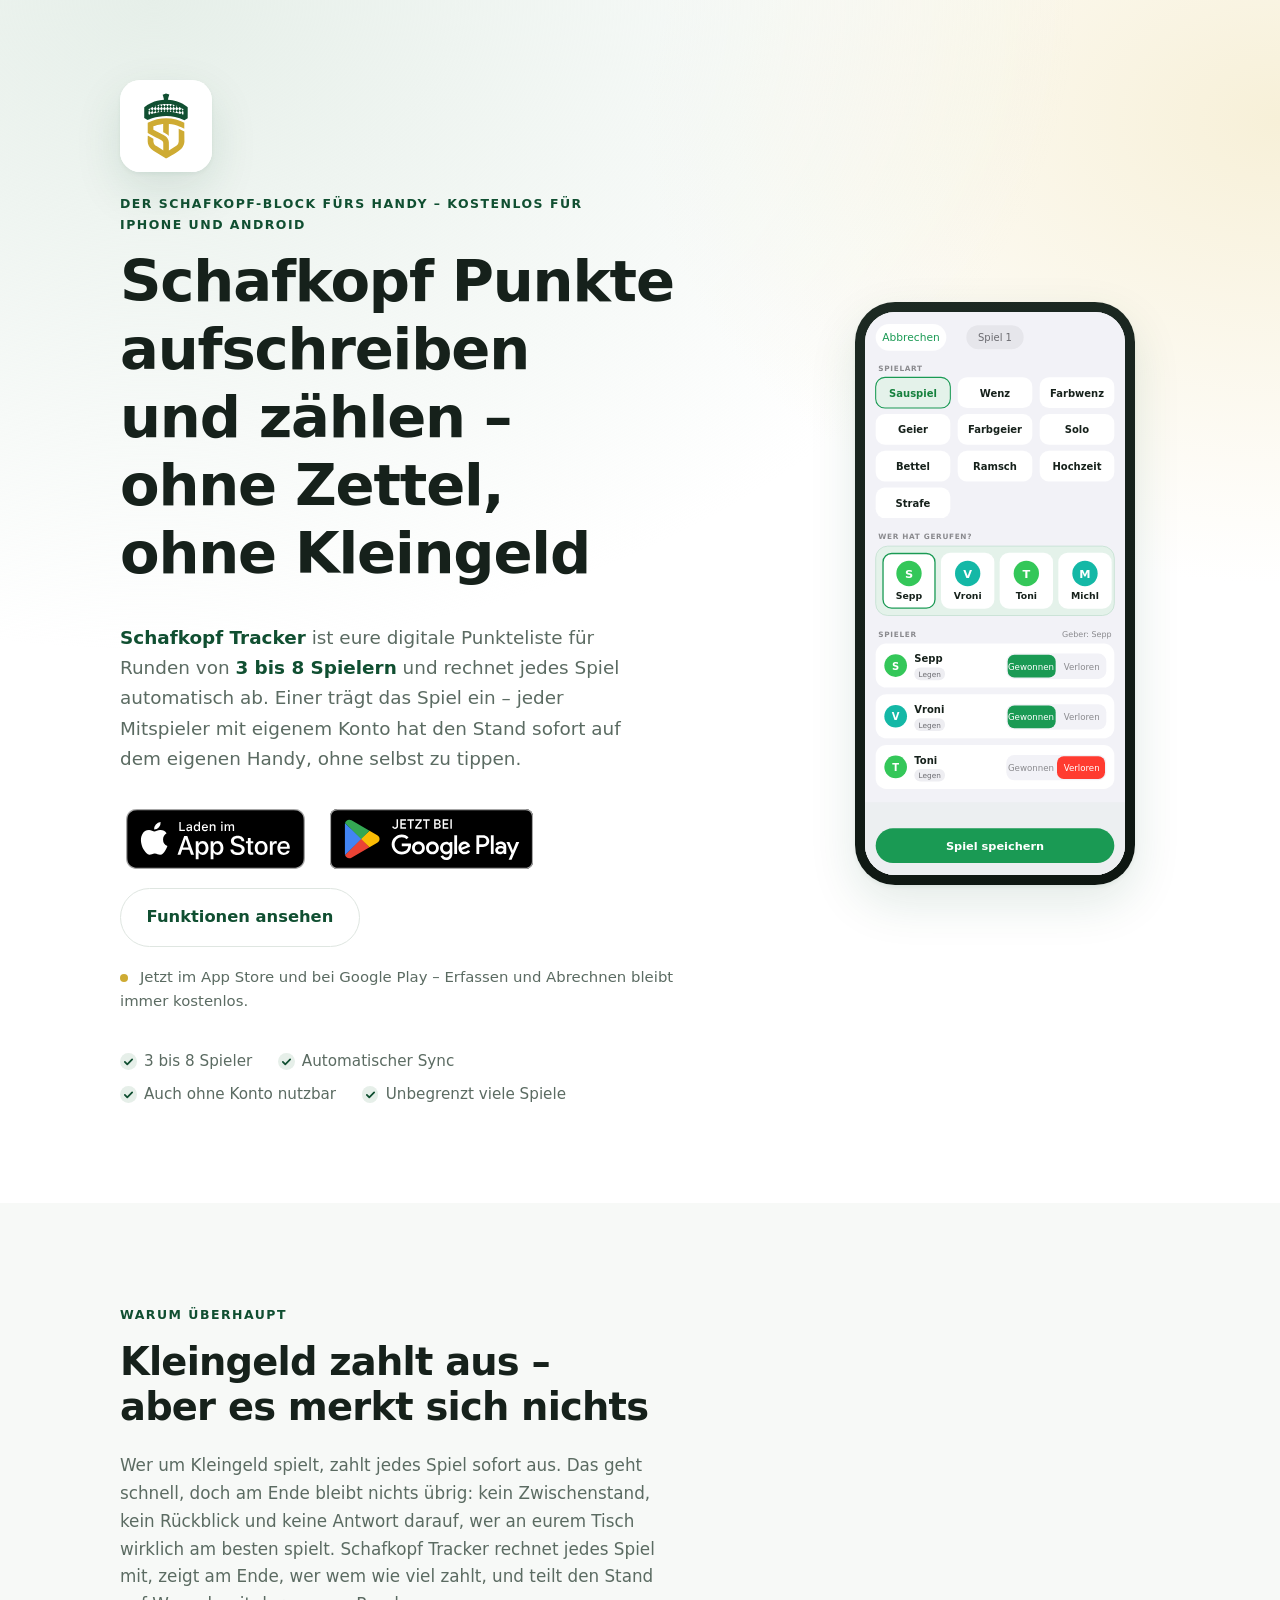
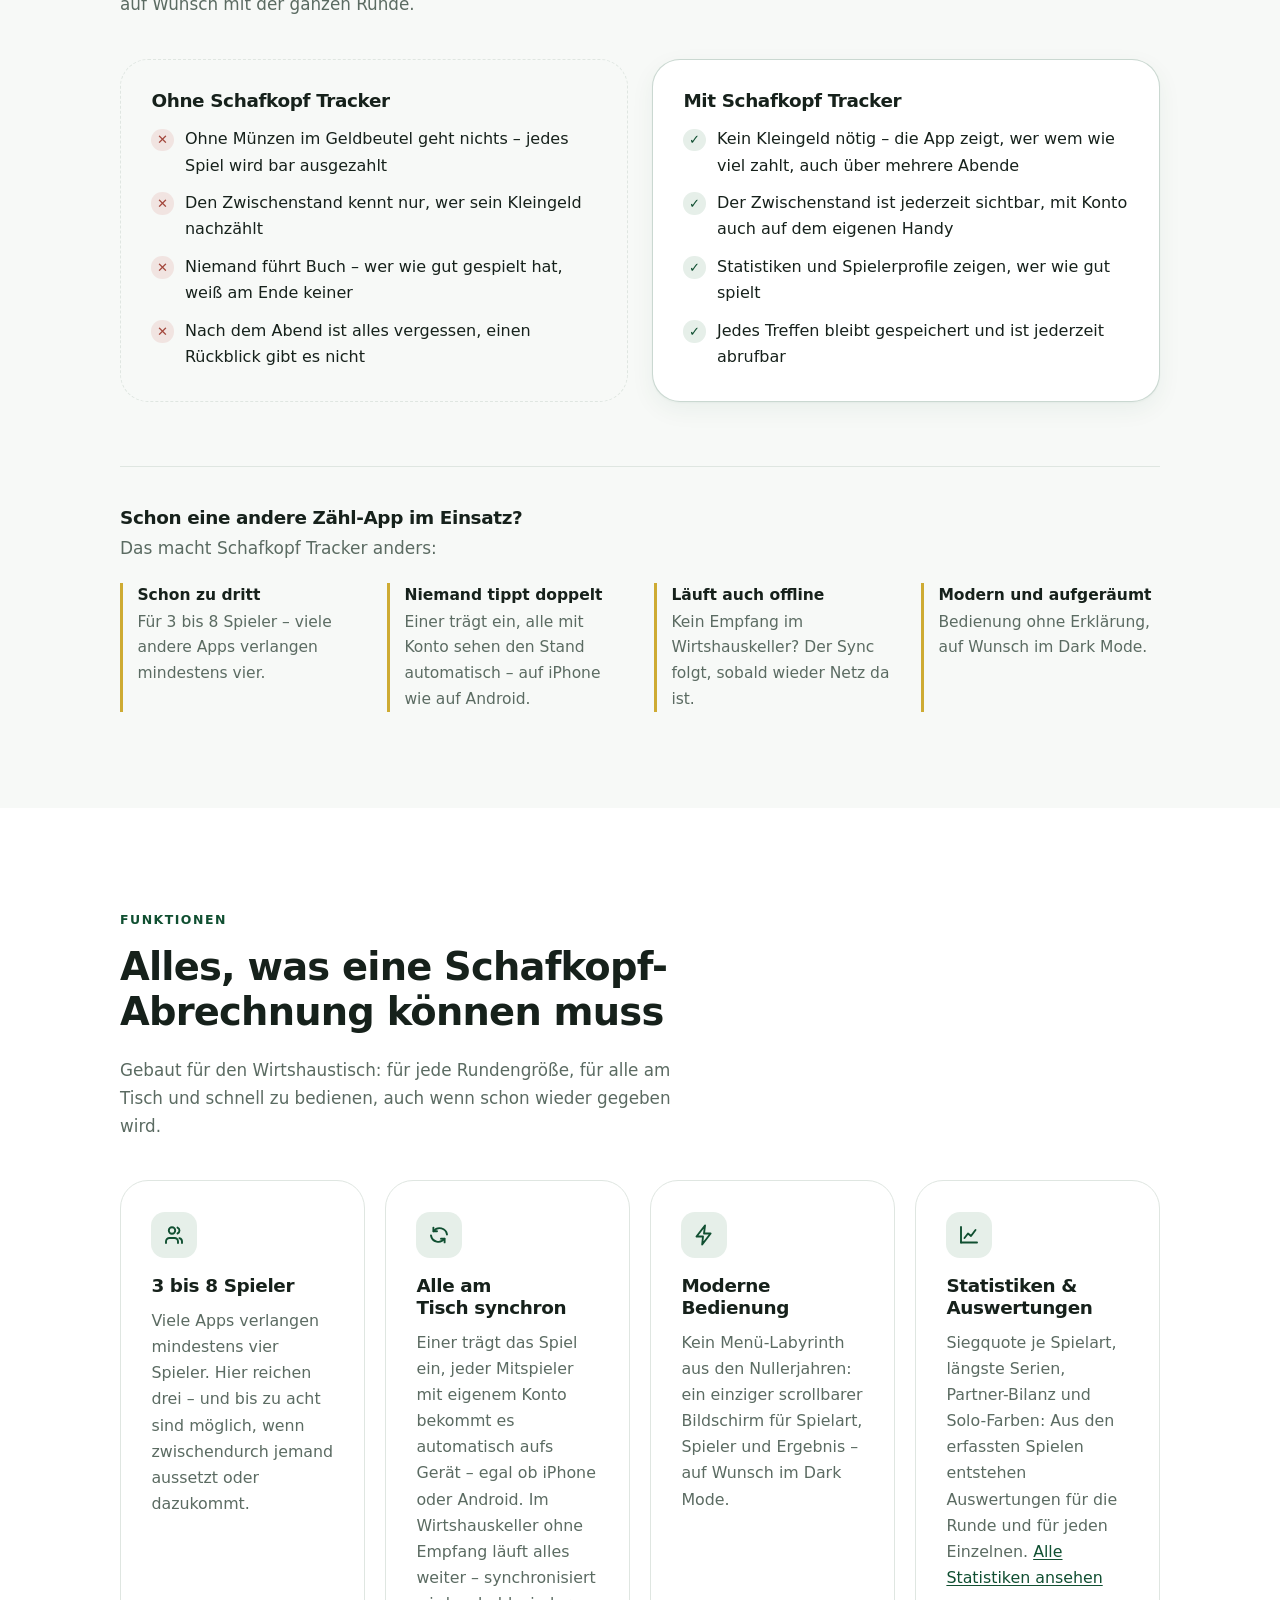
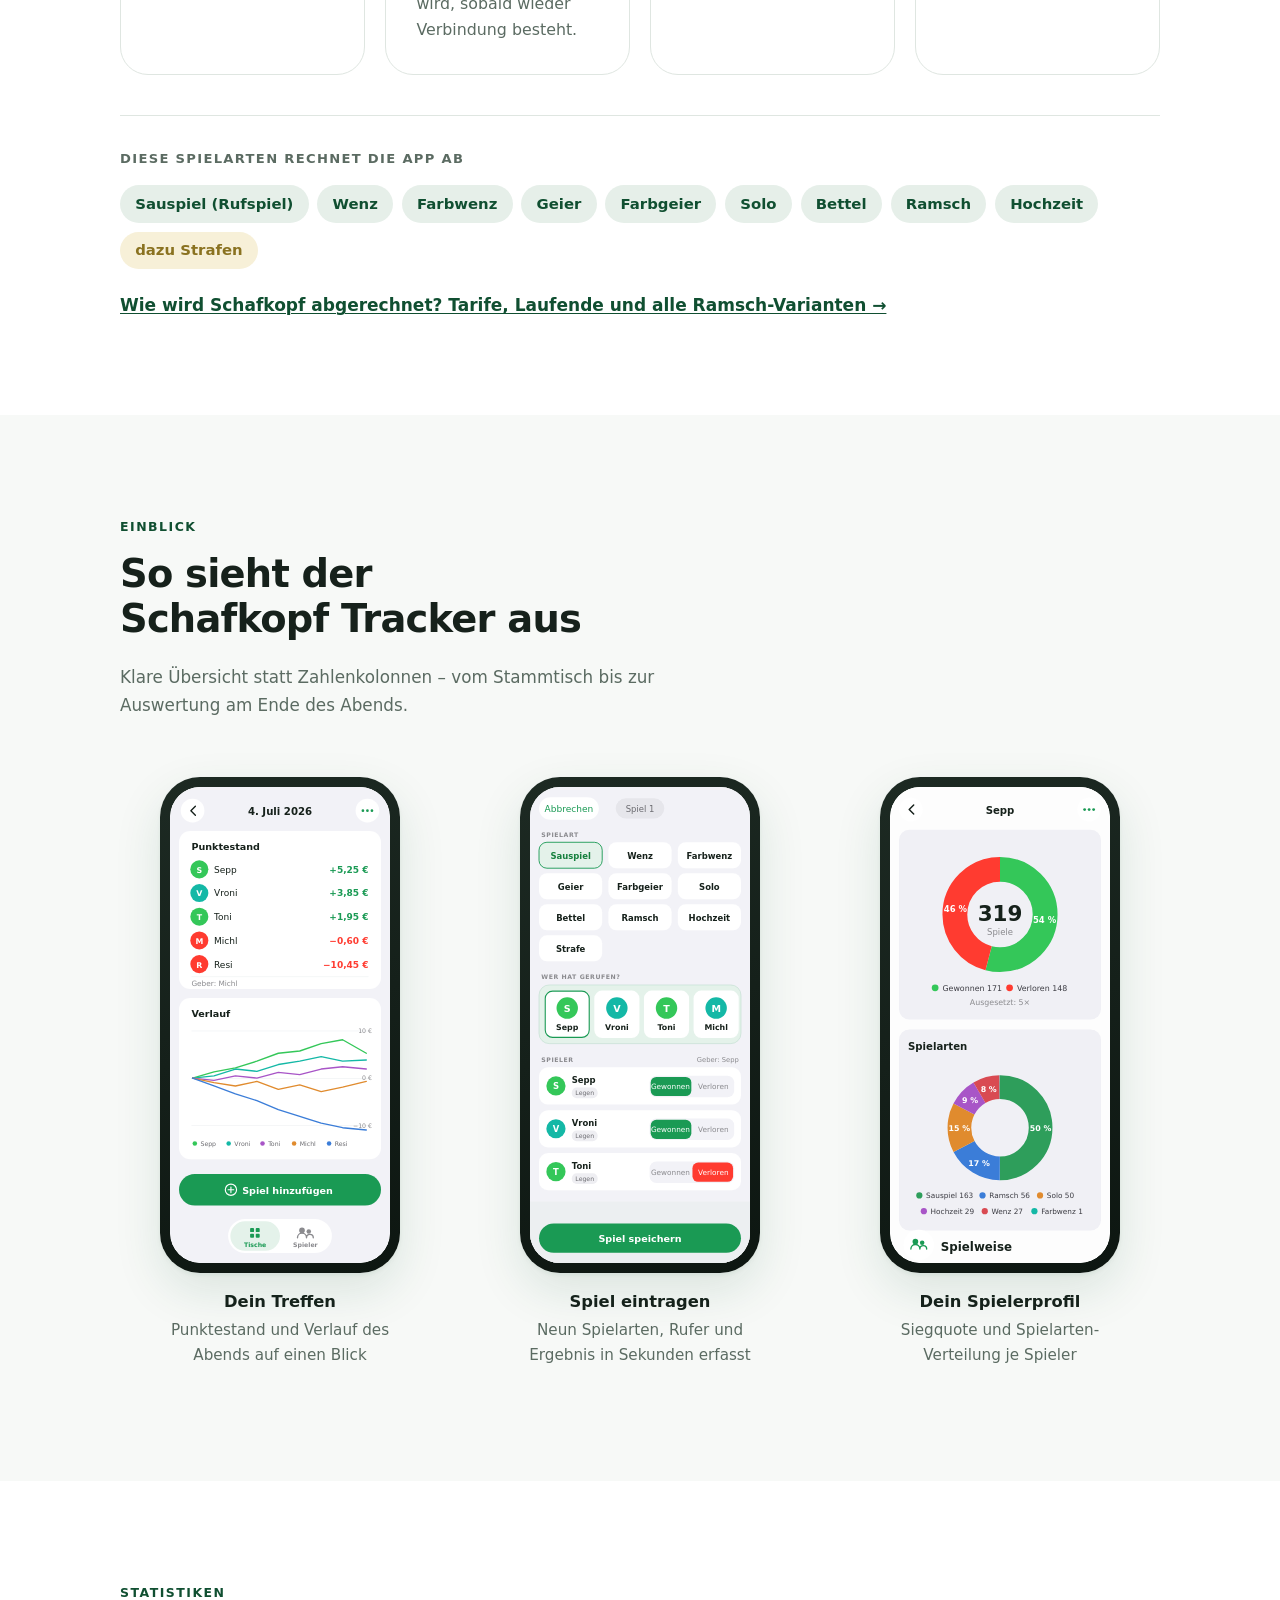
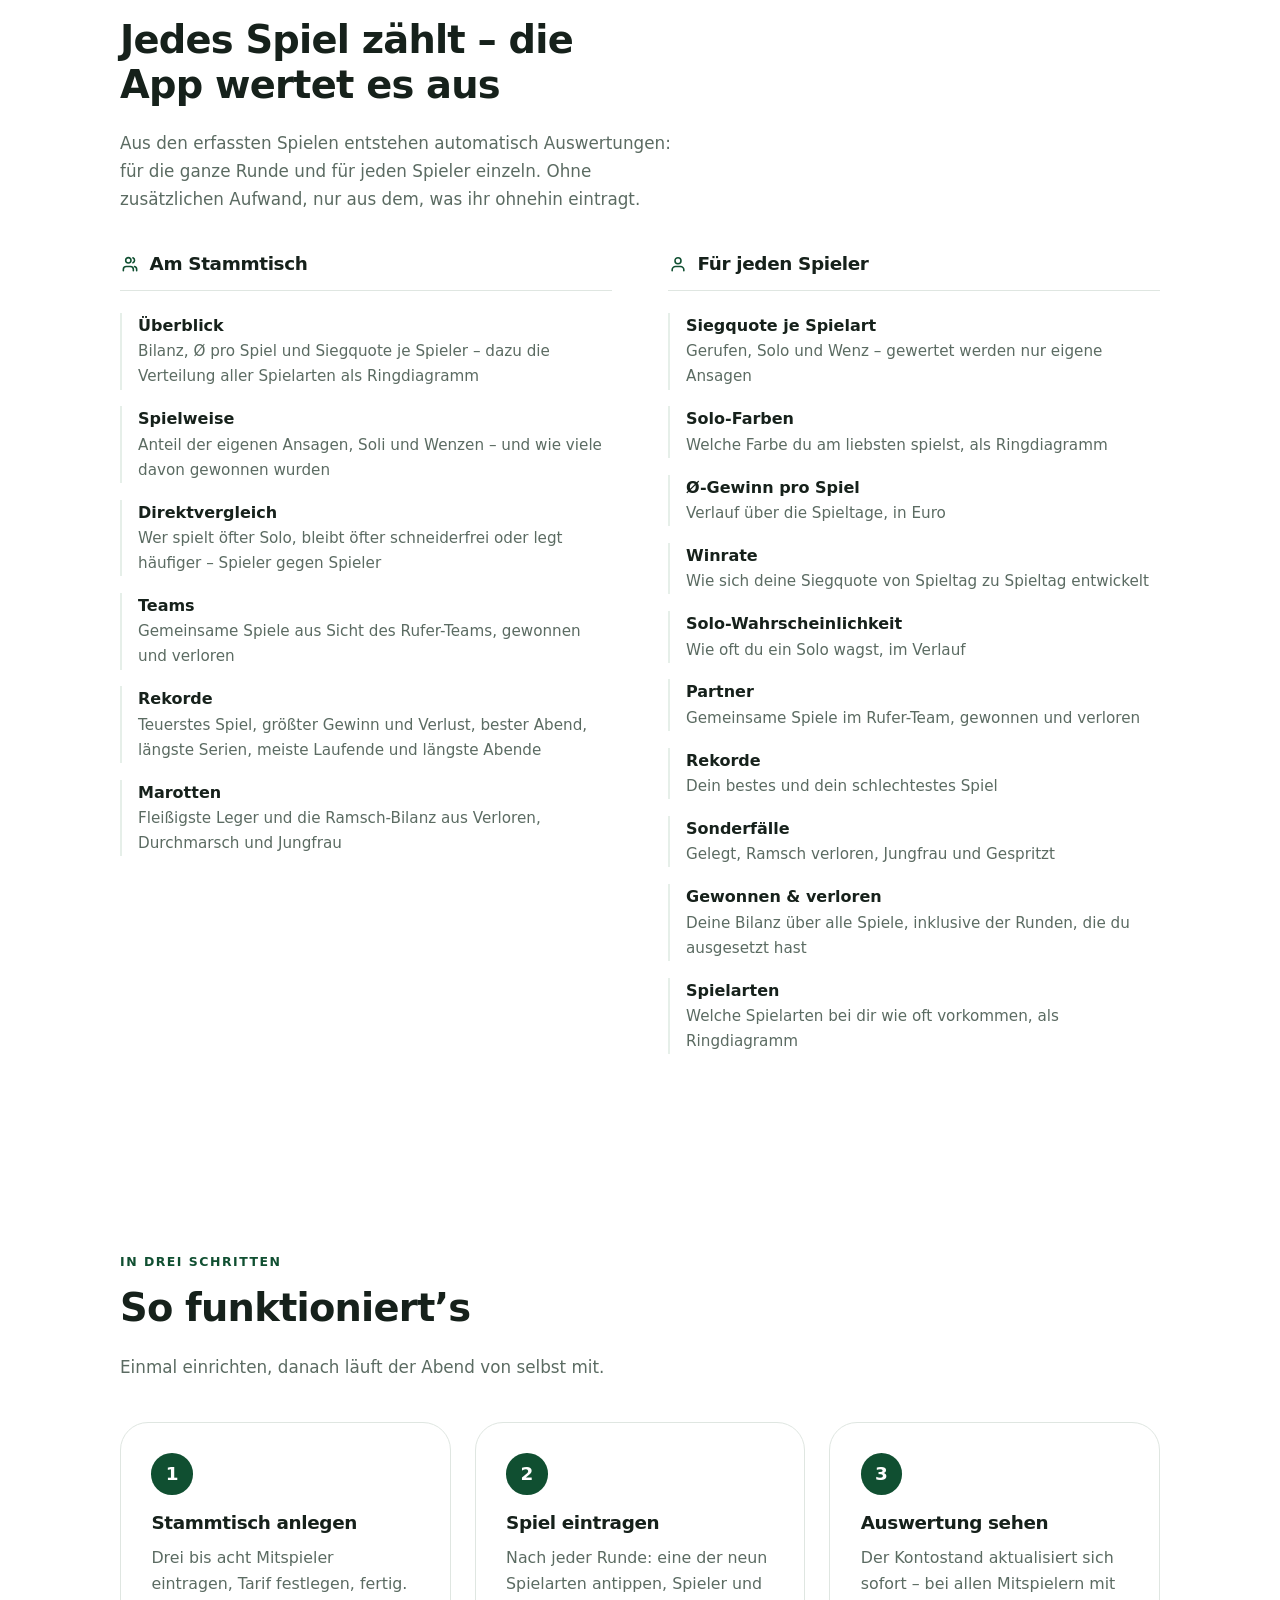
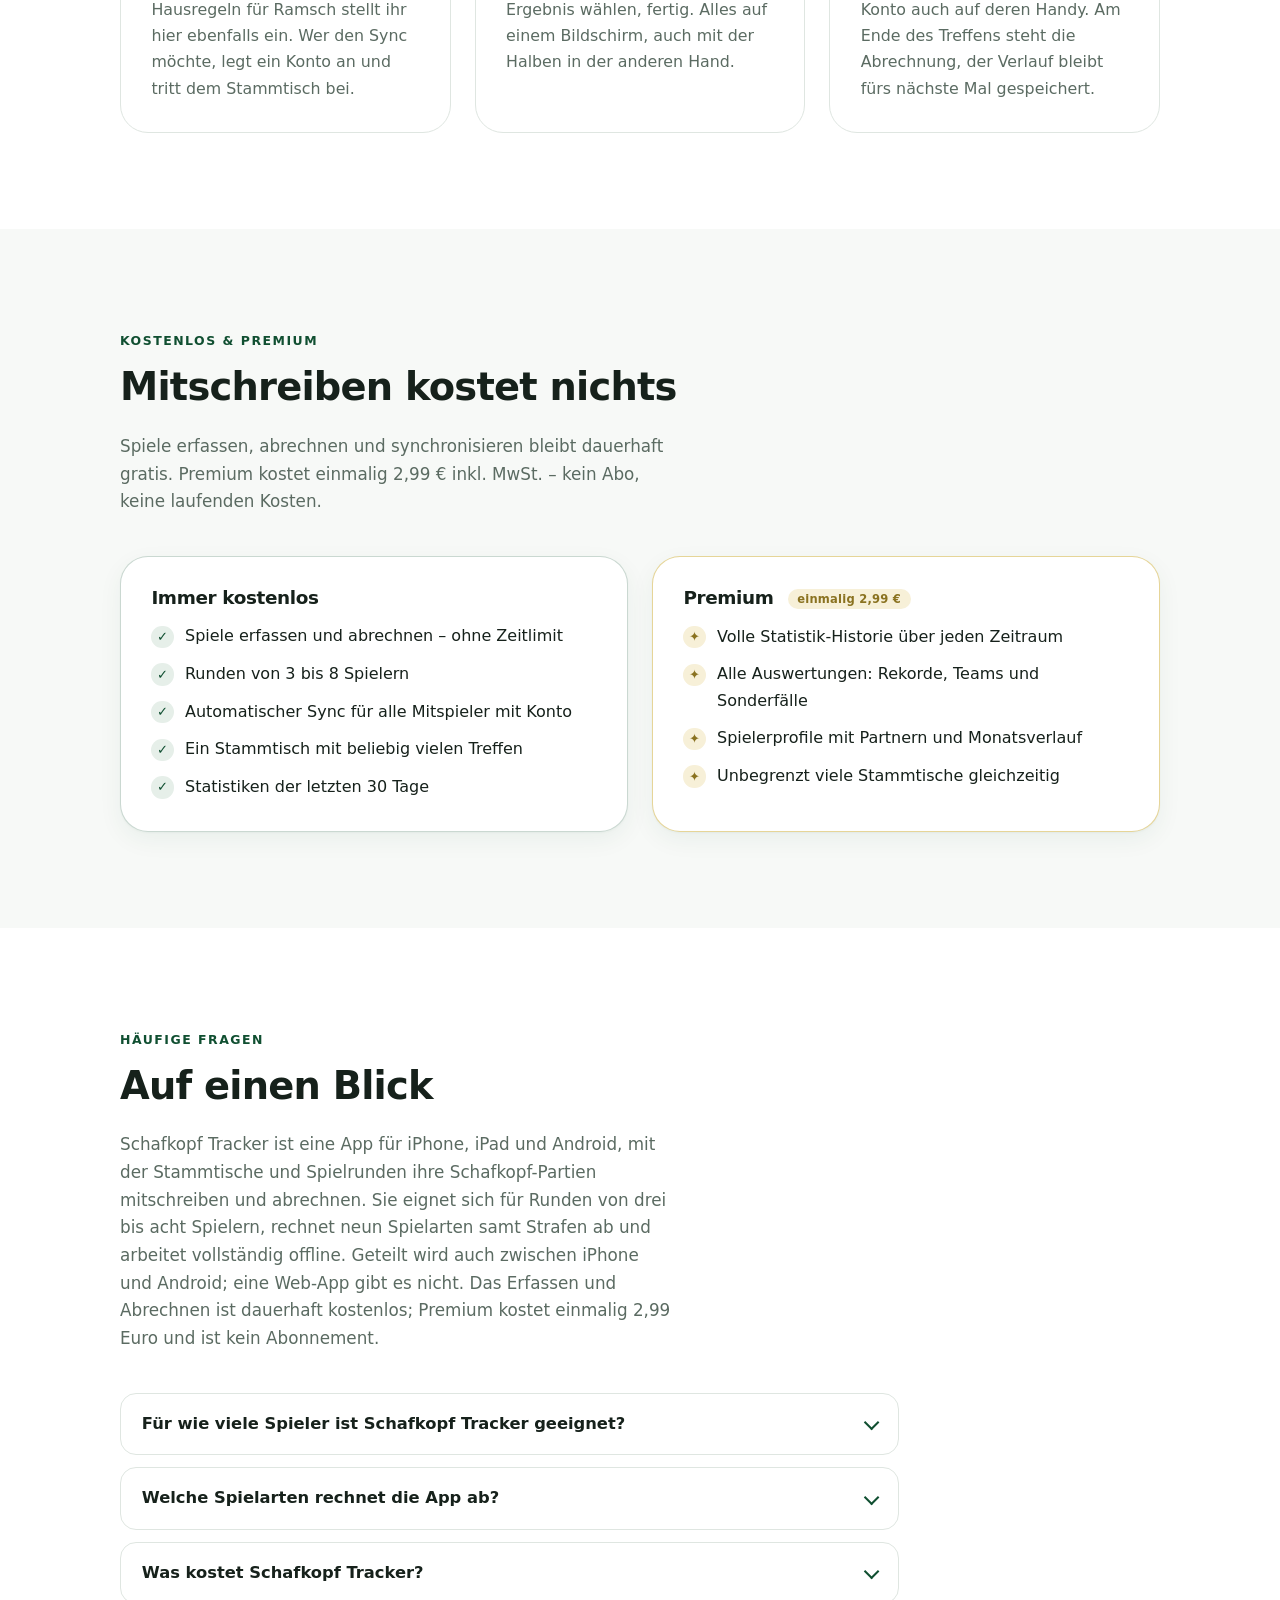
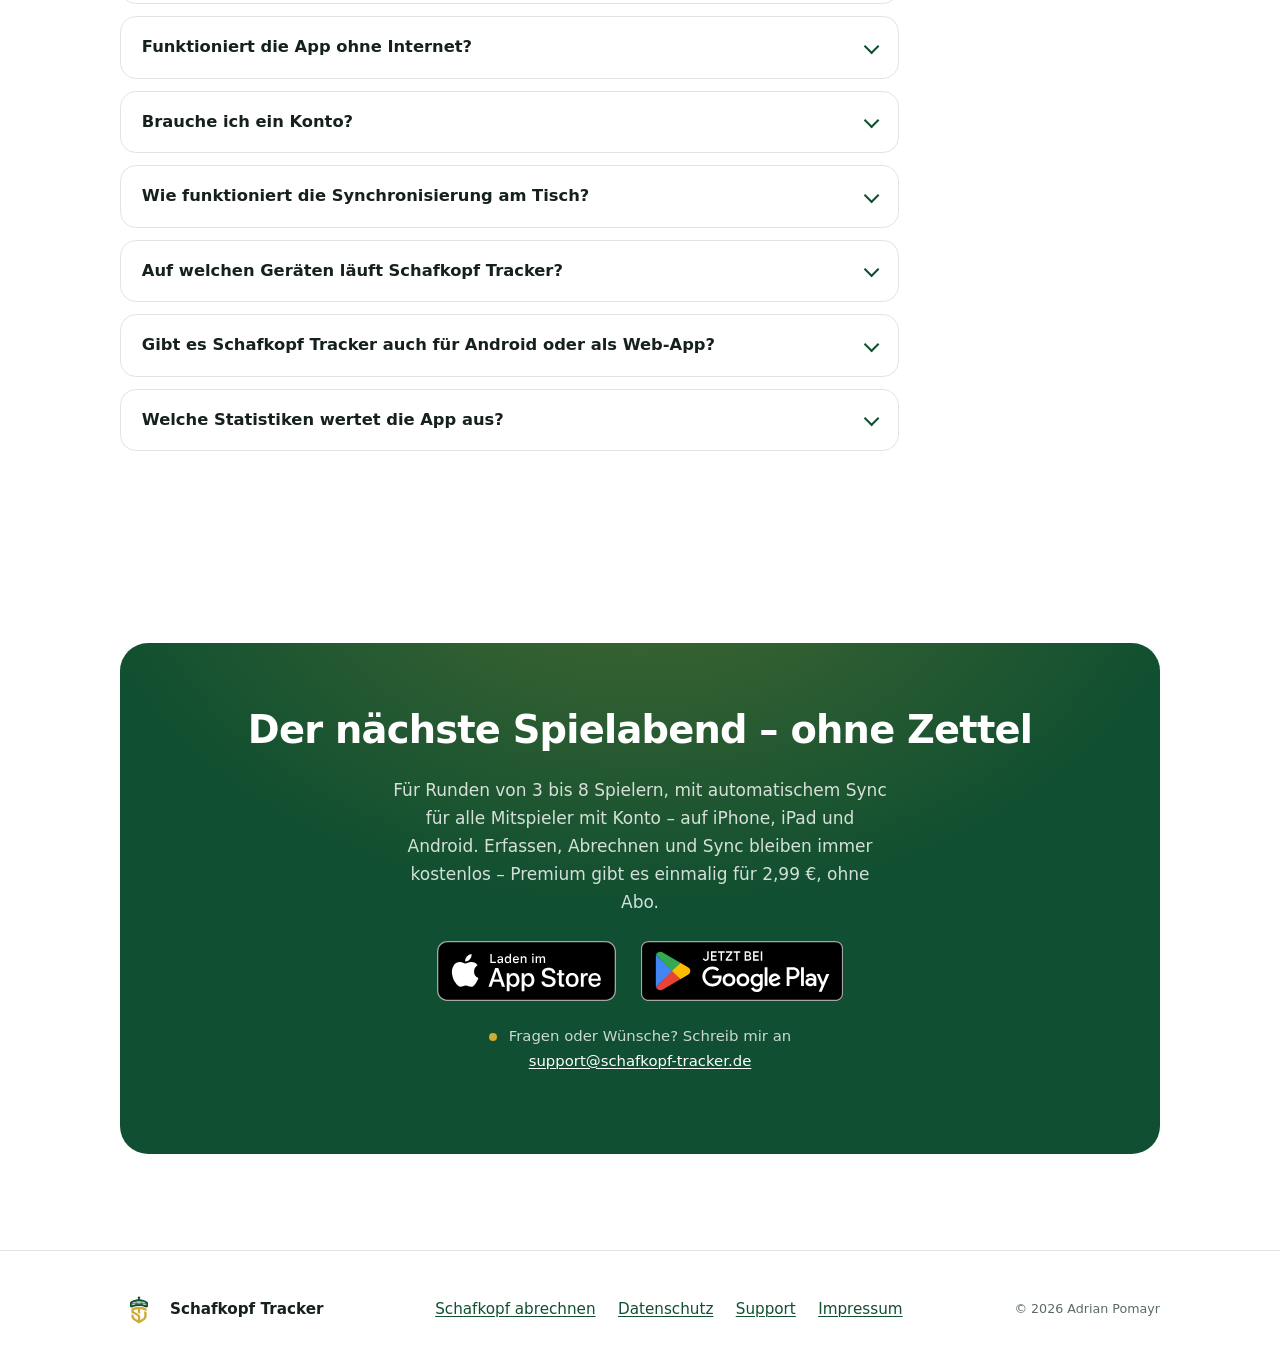
==== commit 5559b50a: "Ratgeber "Schafkopf abrechnen" als Unterseite ergänzen Neue Seite /schafkopf-abrechnen.html für info" ====
--- a/index.html
+++ b/index.html
@@ -457,6 +457,10 @@
           <li class="zusatz">dazu Strafen</li>
         </ul>
       </div>
+
+      <p class="mehr-link">
+        <a href="/schafkopf-abrechnen.html">Wie wird Schafkopf abgerechnet? Tarife, Laufende und alle Ramsch-Varianten&nbsp;→</a>
+      </p>
     </div>
   </section>
 
@@ -996,6 +1000,7 @@
 
     <nav aria-label="Rechtliches und Kontakt">
       <ul>
+        <li><a href="/schafkopf-abrechnen.html">Schafkopf abrechnen</a></li>
         <li><a href="/datenschutz.html">Datenschutz</a></li>
         <li><a href="/support.html">Support</a></li>
         <li><a href="/impressum.html">Impressum</a></li>
--- a/assets/css/landing.css
+++ b/assets/css/landing.css
@@ -526,6 +526,12 @@
   color: #8a7220;
 }
 
+/* Verweis auf den Ratgeber unter der Spielarten-Zeile */
+.mehr-link {
+  margin: 1.4rem 0 0;
+  font-weight: 600;
+}
+
 /* ---------------------------------------------------------- Statistiken -- */
 
 .stat-spalten {
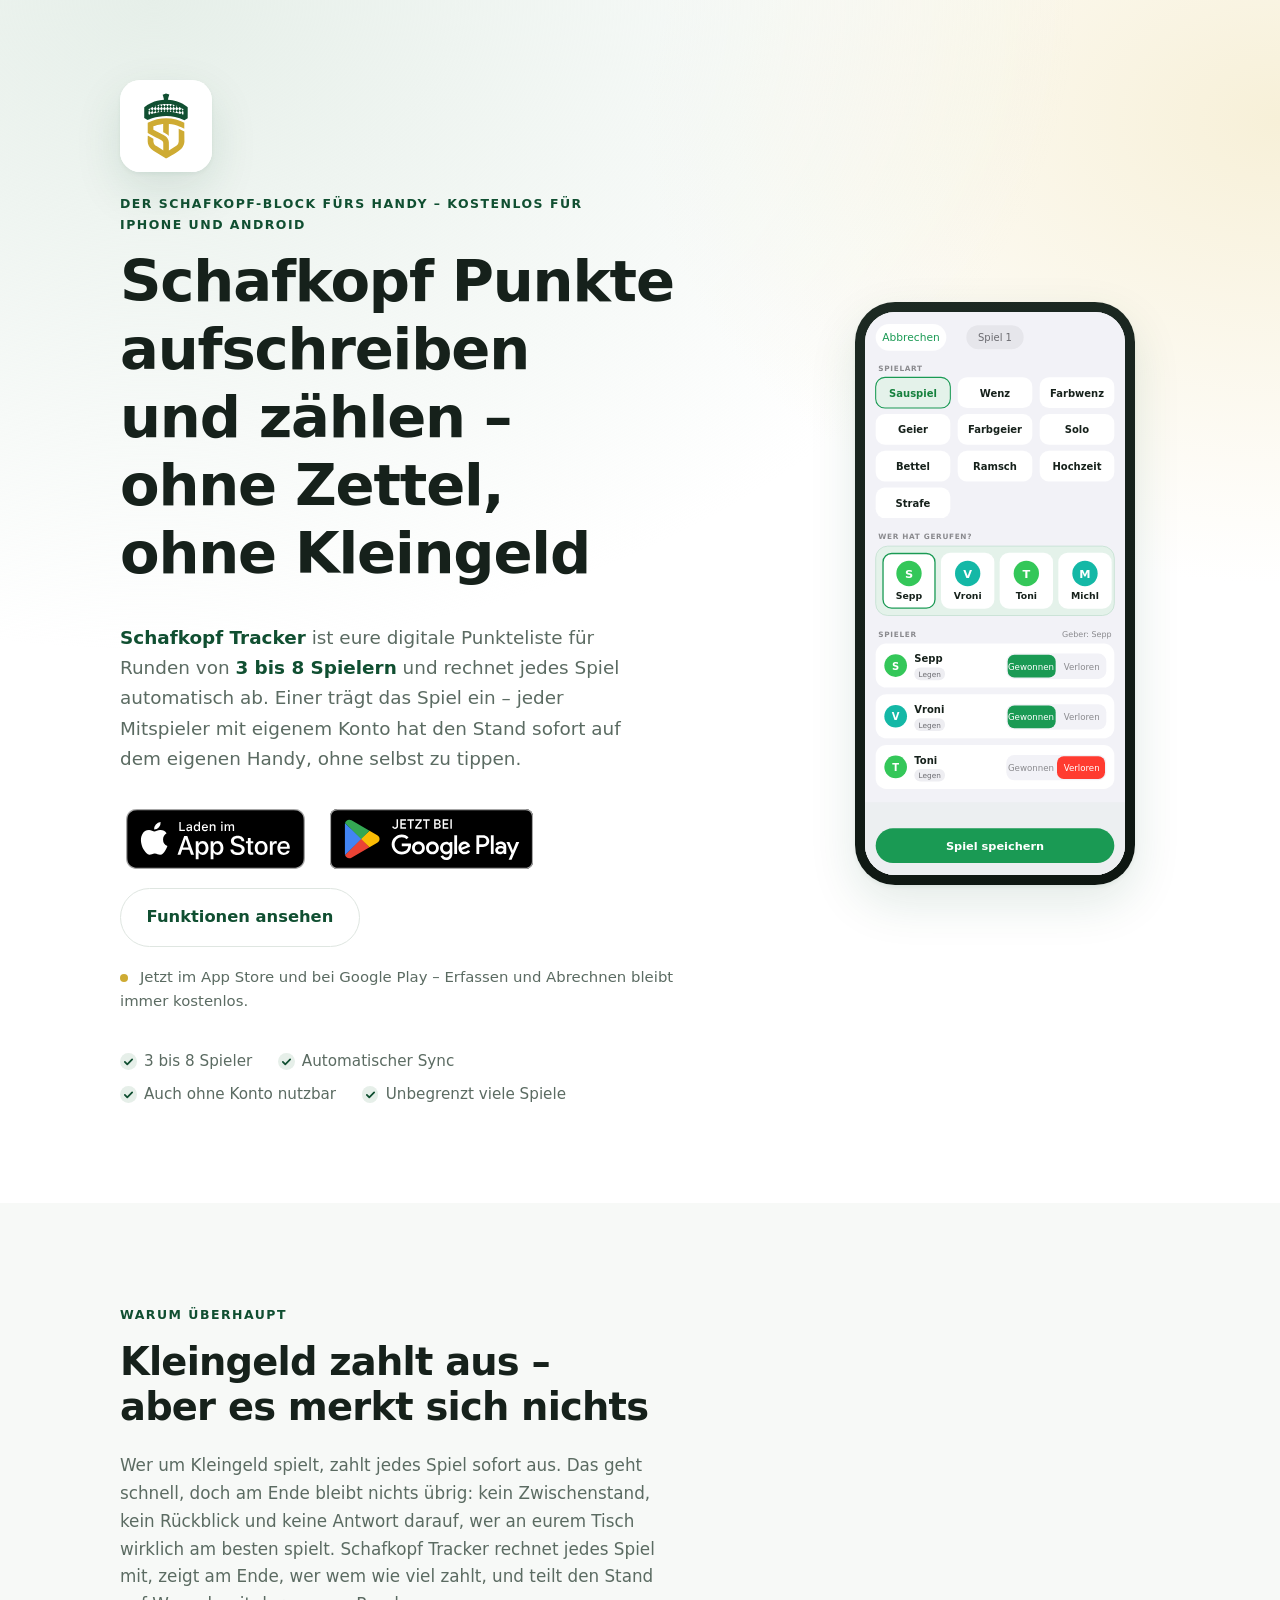
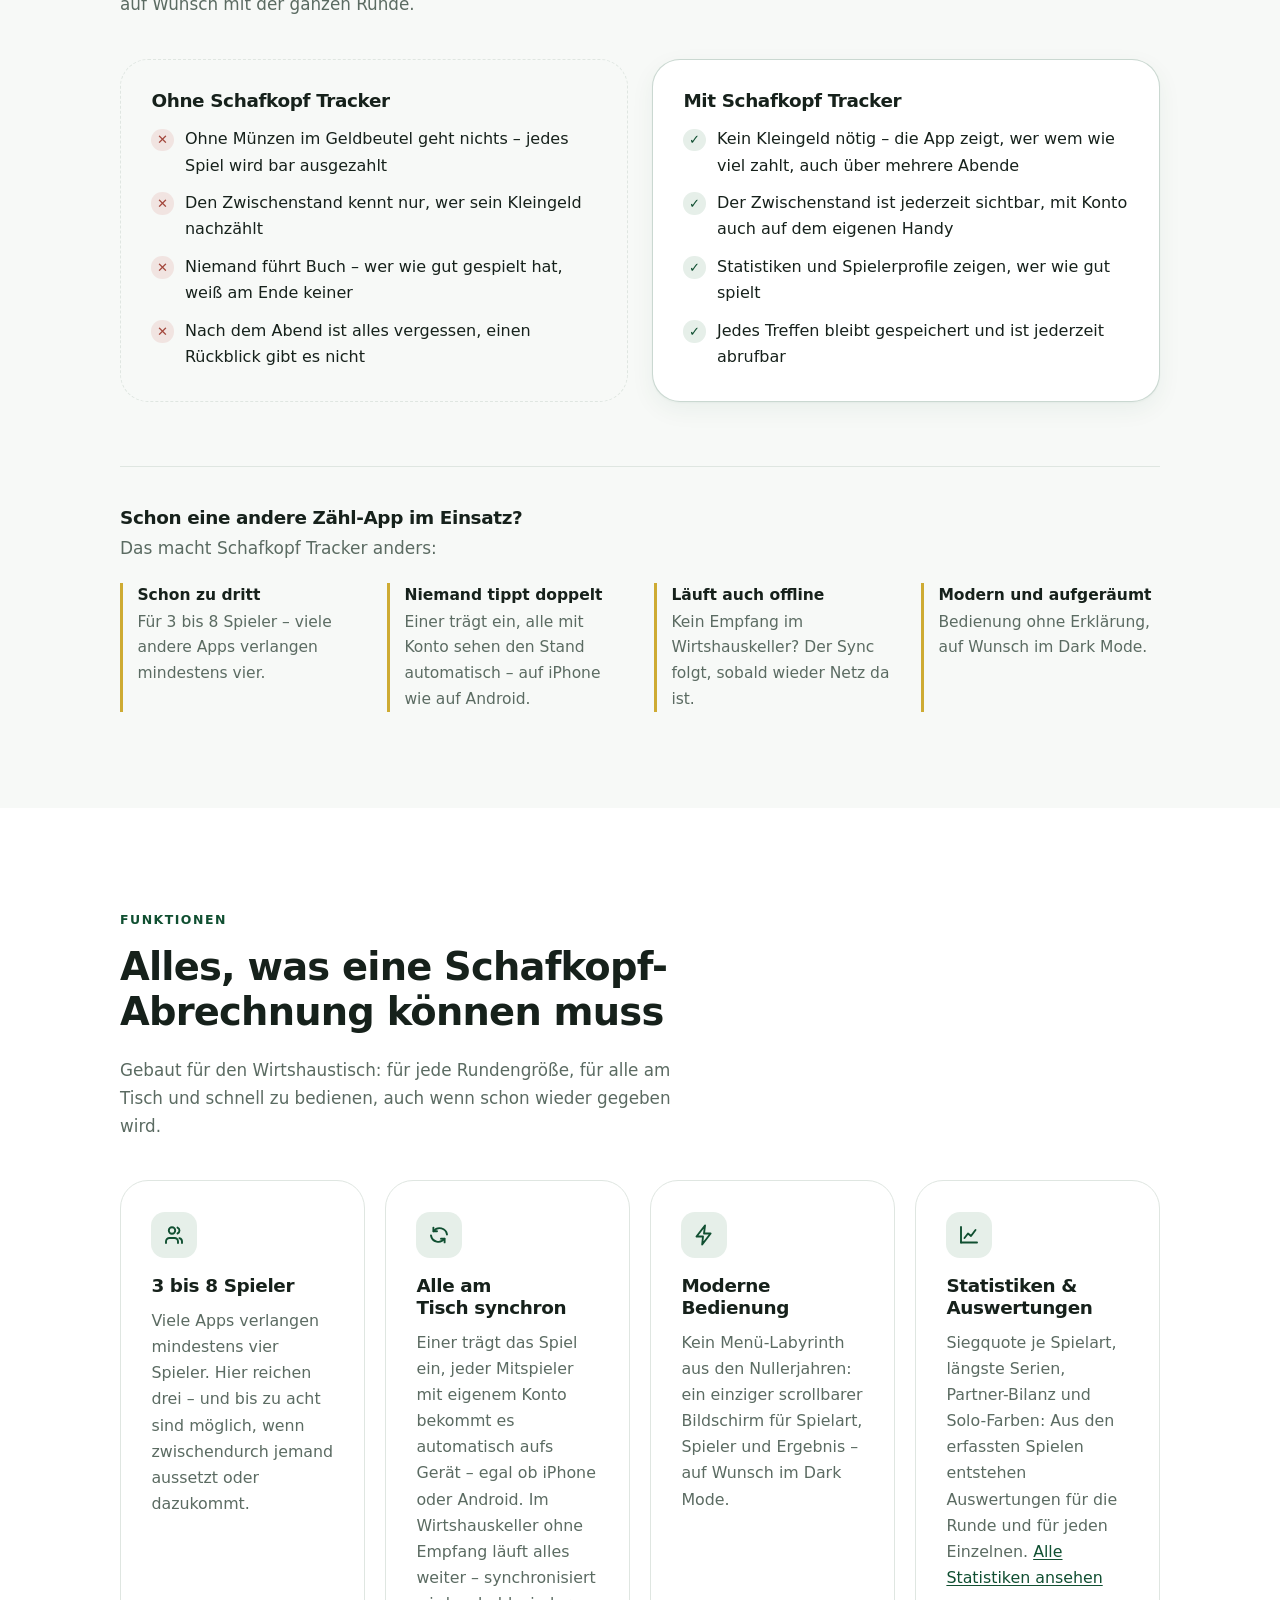
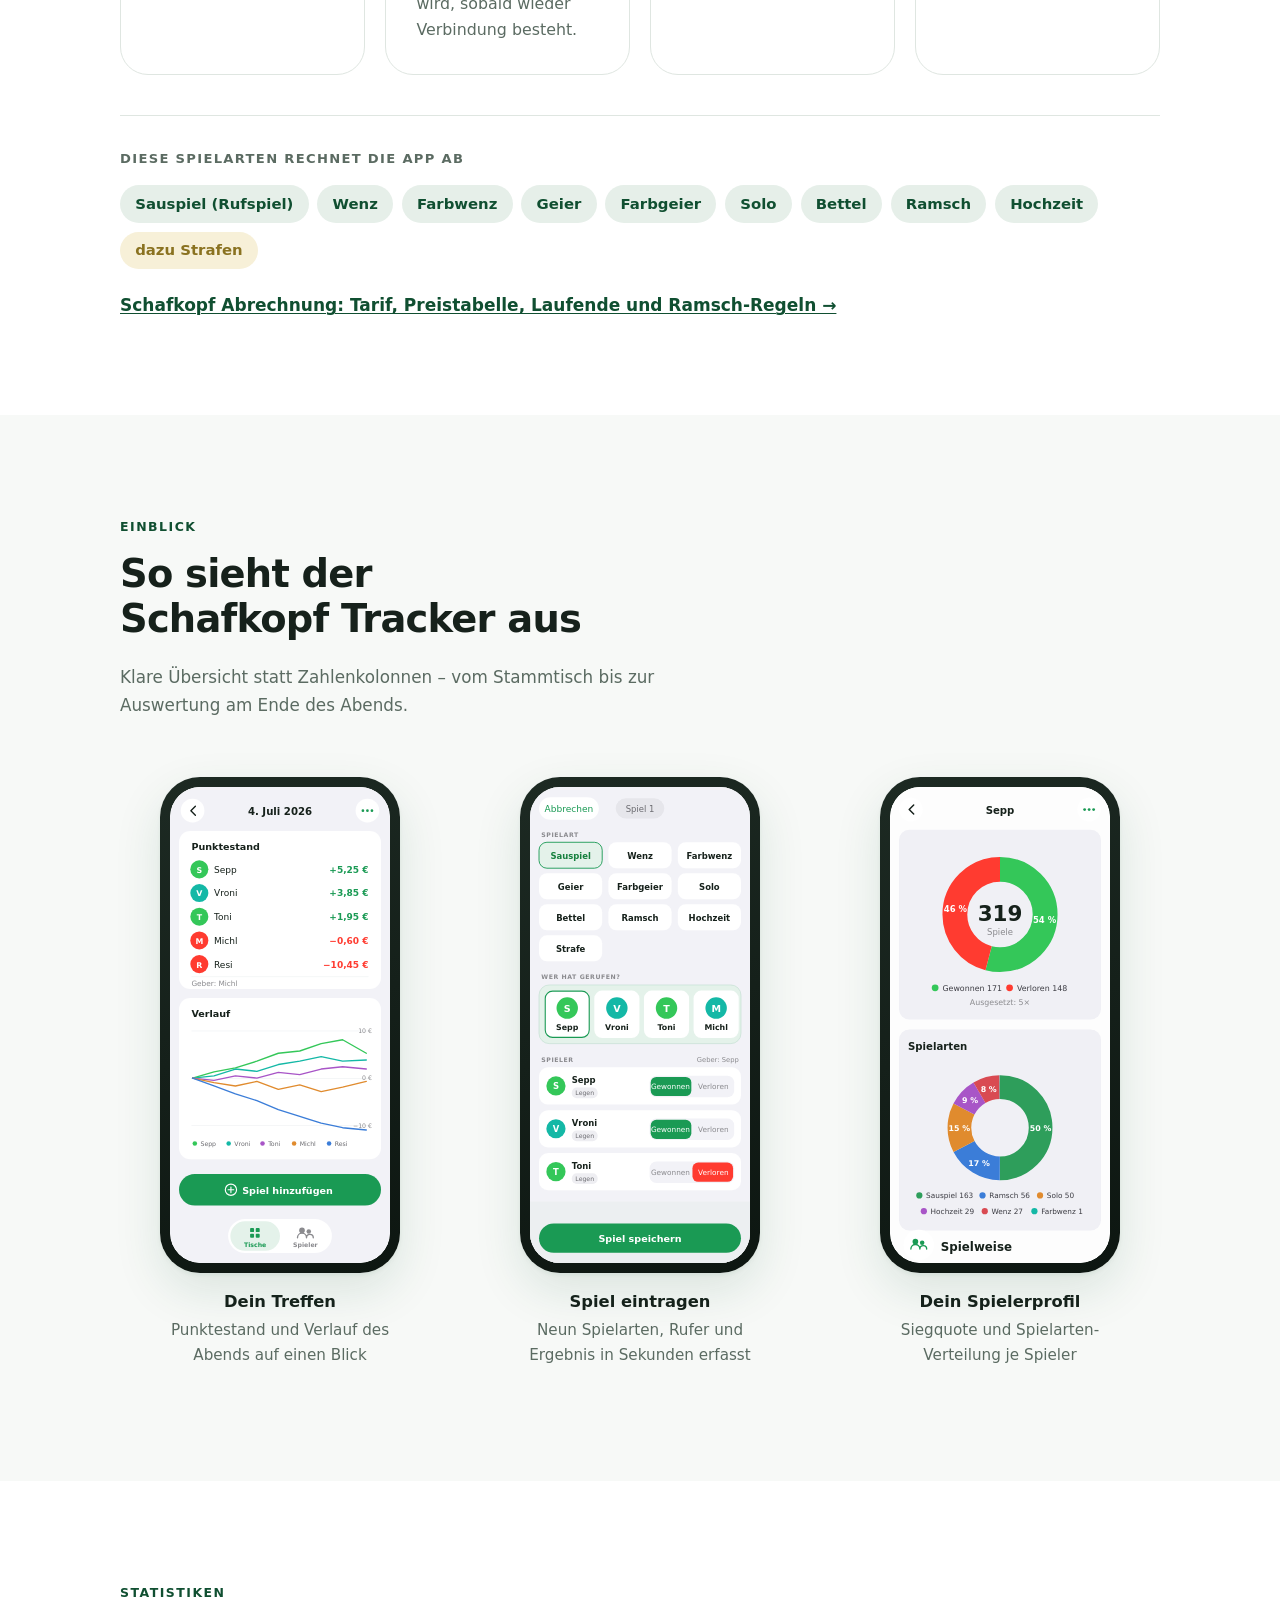
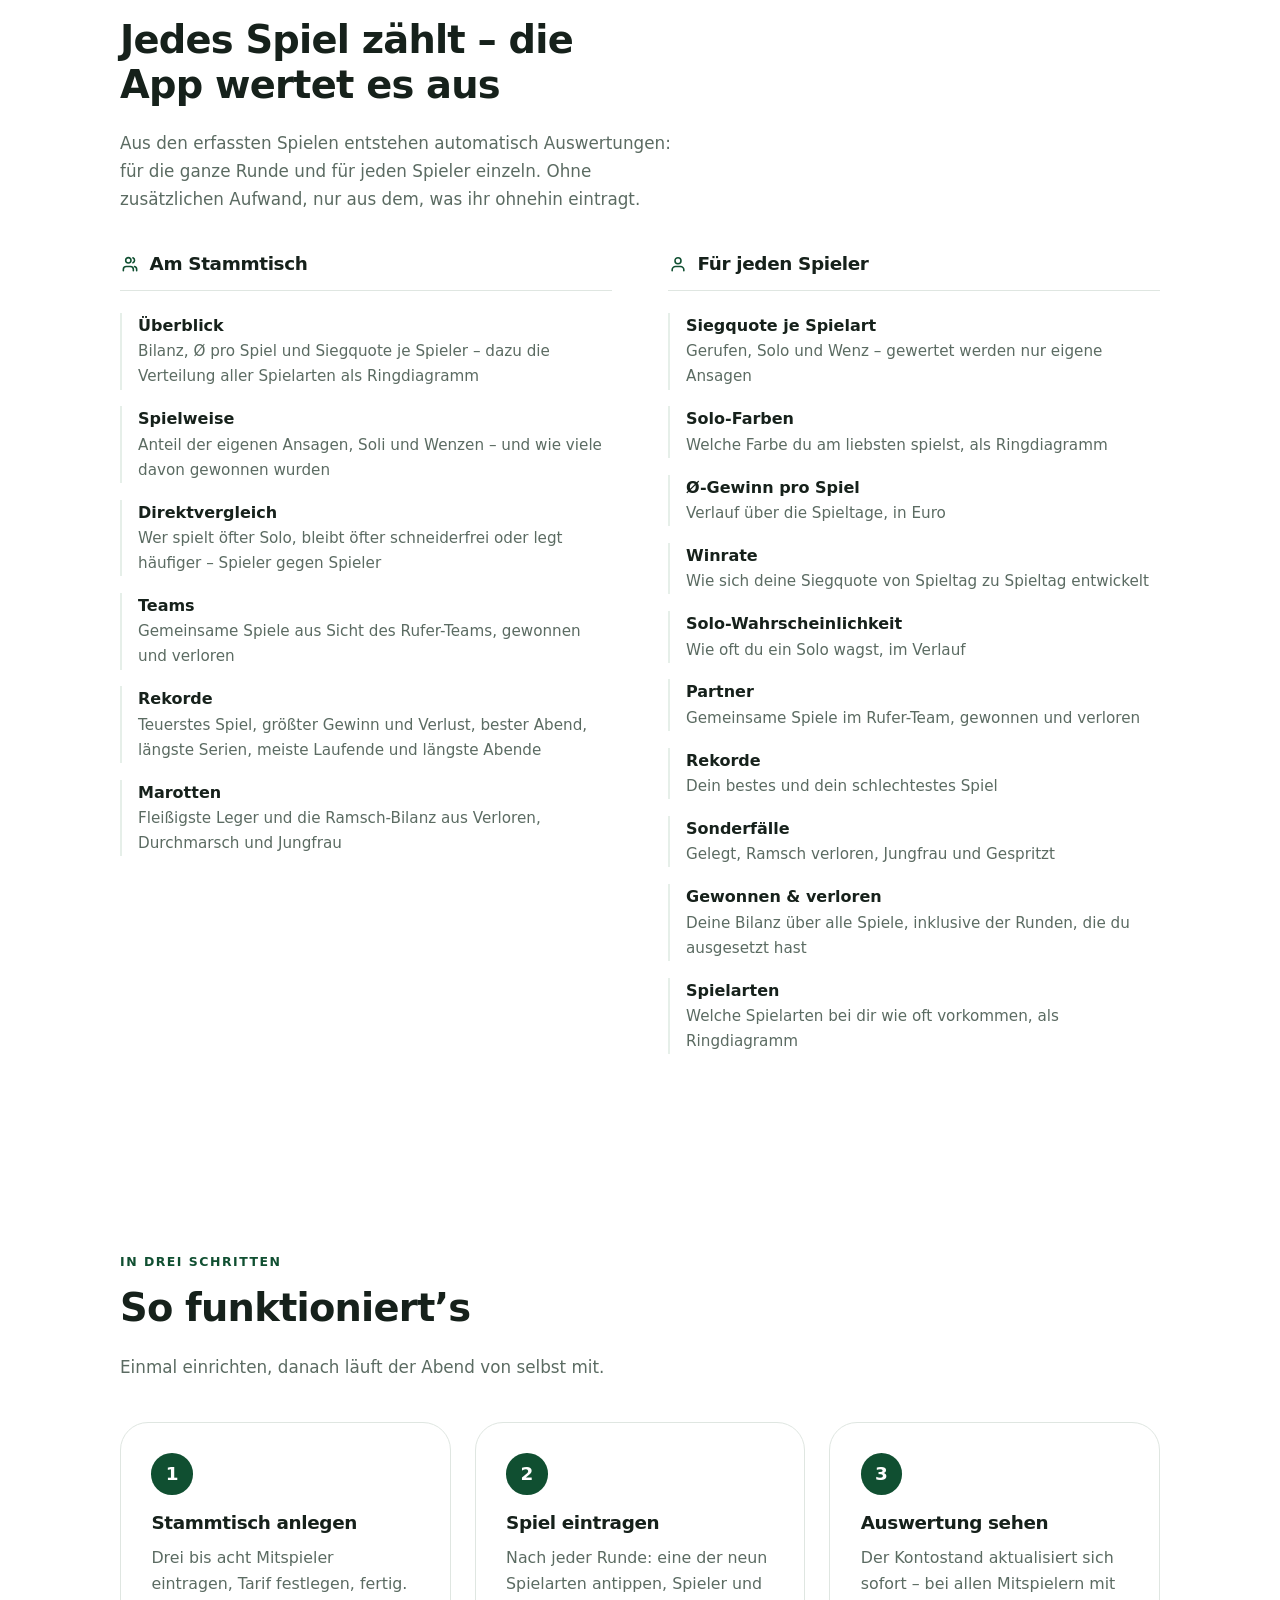
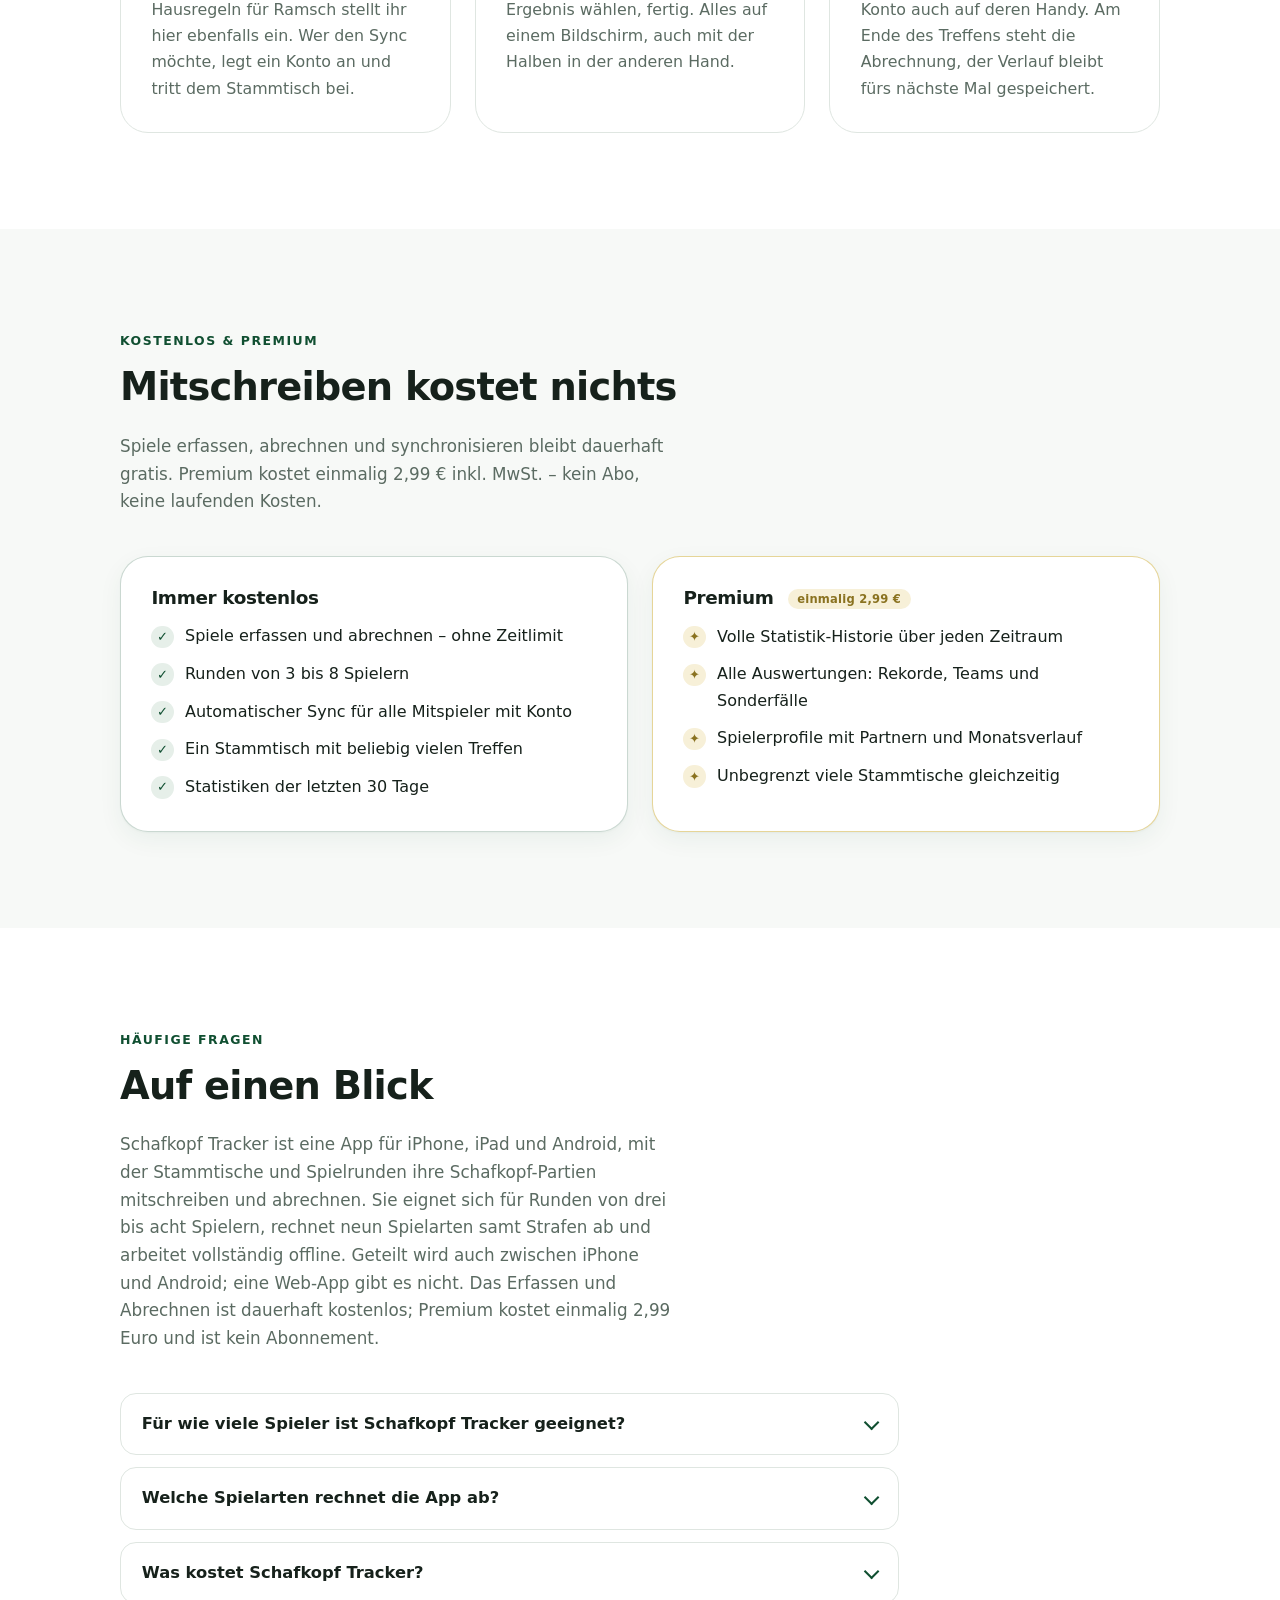
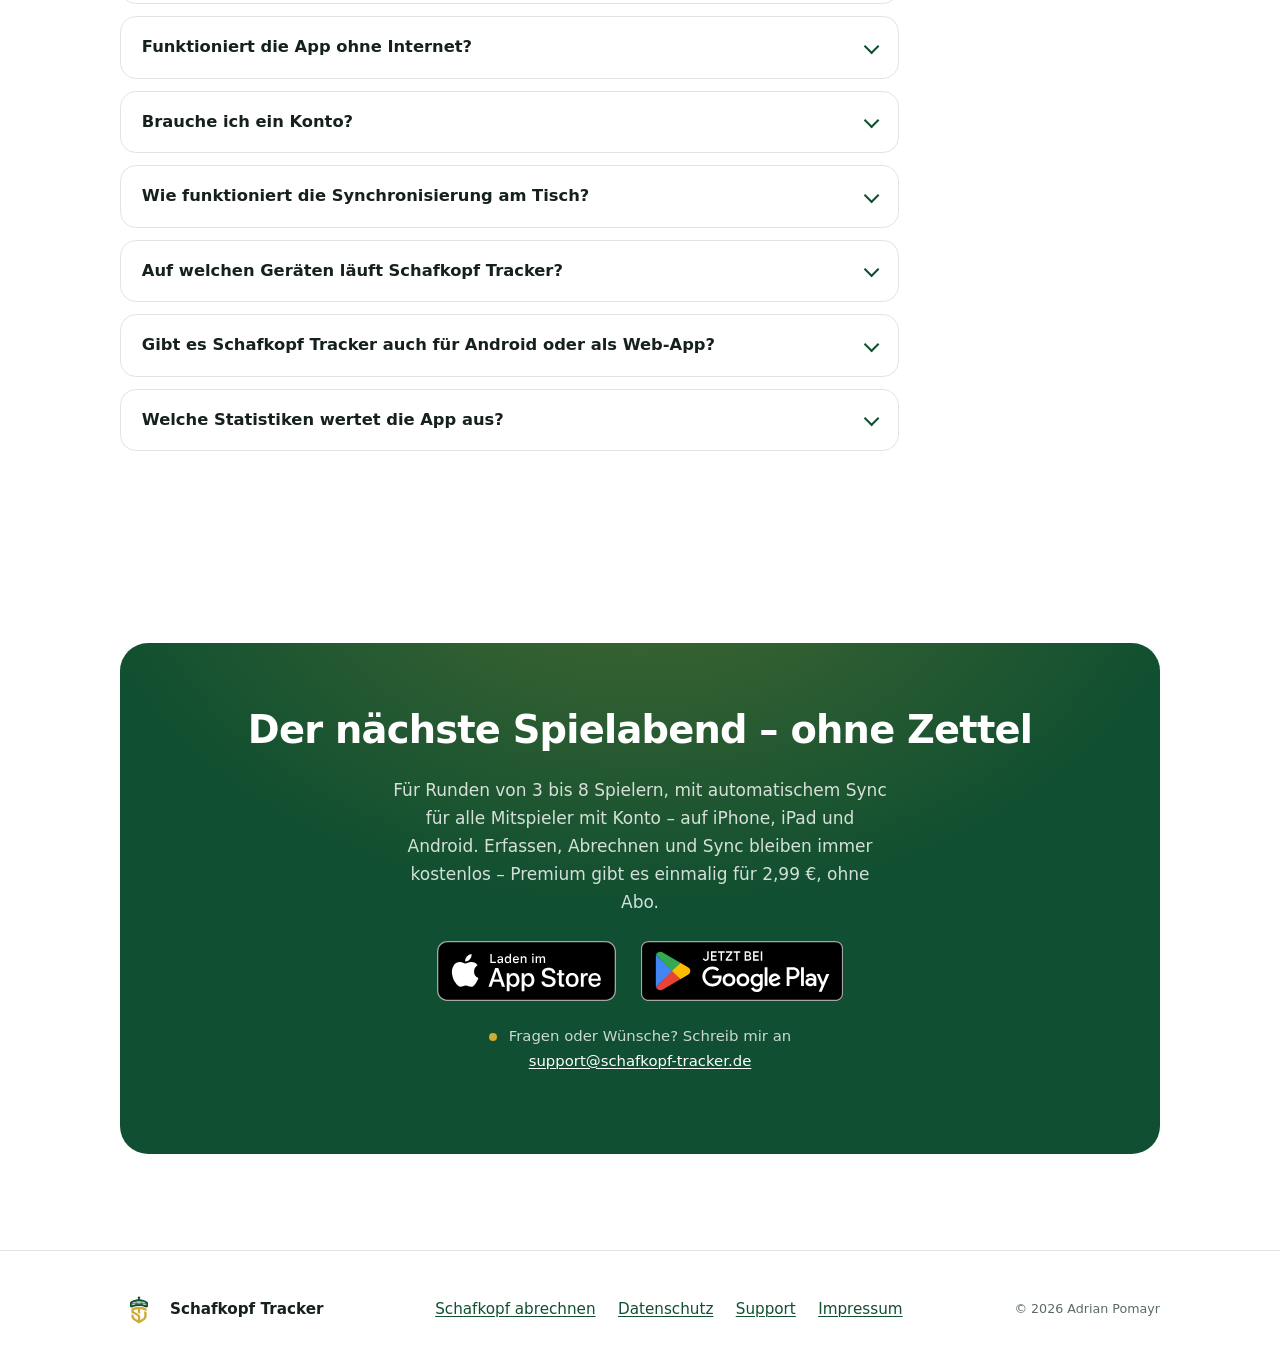
==== commit 9d5c7003: "Ratgeber auf Suchanfragen und KI-Zitate ausrichten Struktur und Inhalte nach den Google-Vorschlägen " ====
--- a/index.html
+++ b/index.html
@@ -459,7 +459,7 @@
       </div>
 
       <p class="mehr-link">
-        <a href="/schafkopf-abrechnen.html">Wie wird Schafkopf abgerechnet? Tarife, Laufende und alle Ramsch-Varianten&nbsp;→</a>
+        <a href="/schafkopf-abrechnen.html">Schafkopf Abrechnung: Tarif, Preistabelle, Laufende und Ramsch-Regeln&nbsp;→</a>
       </p>
     </div>
   </section>
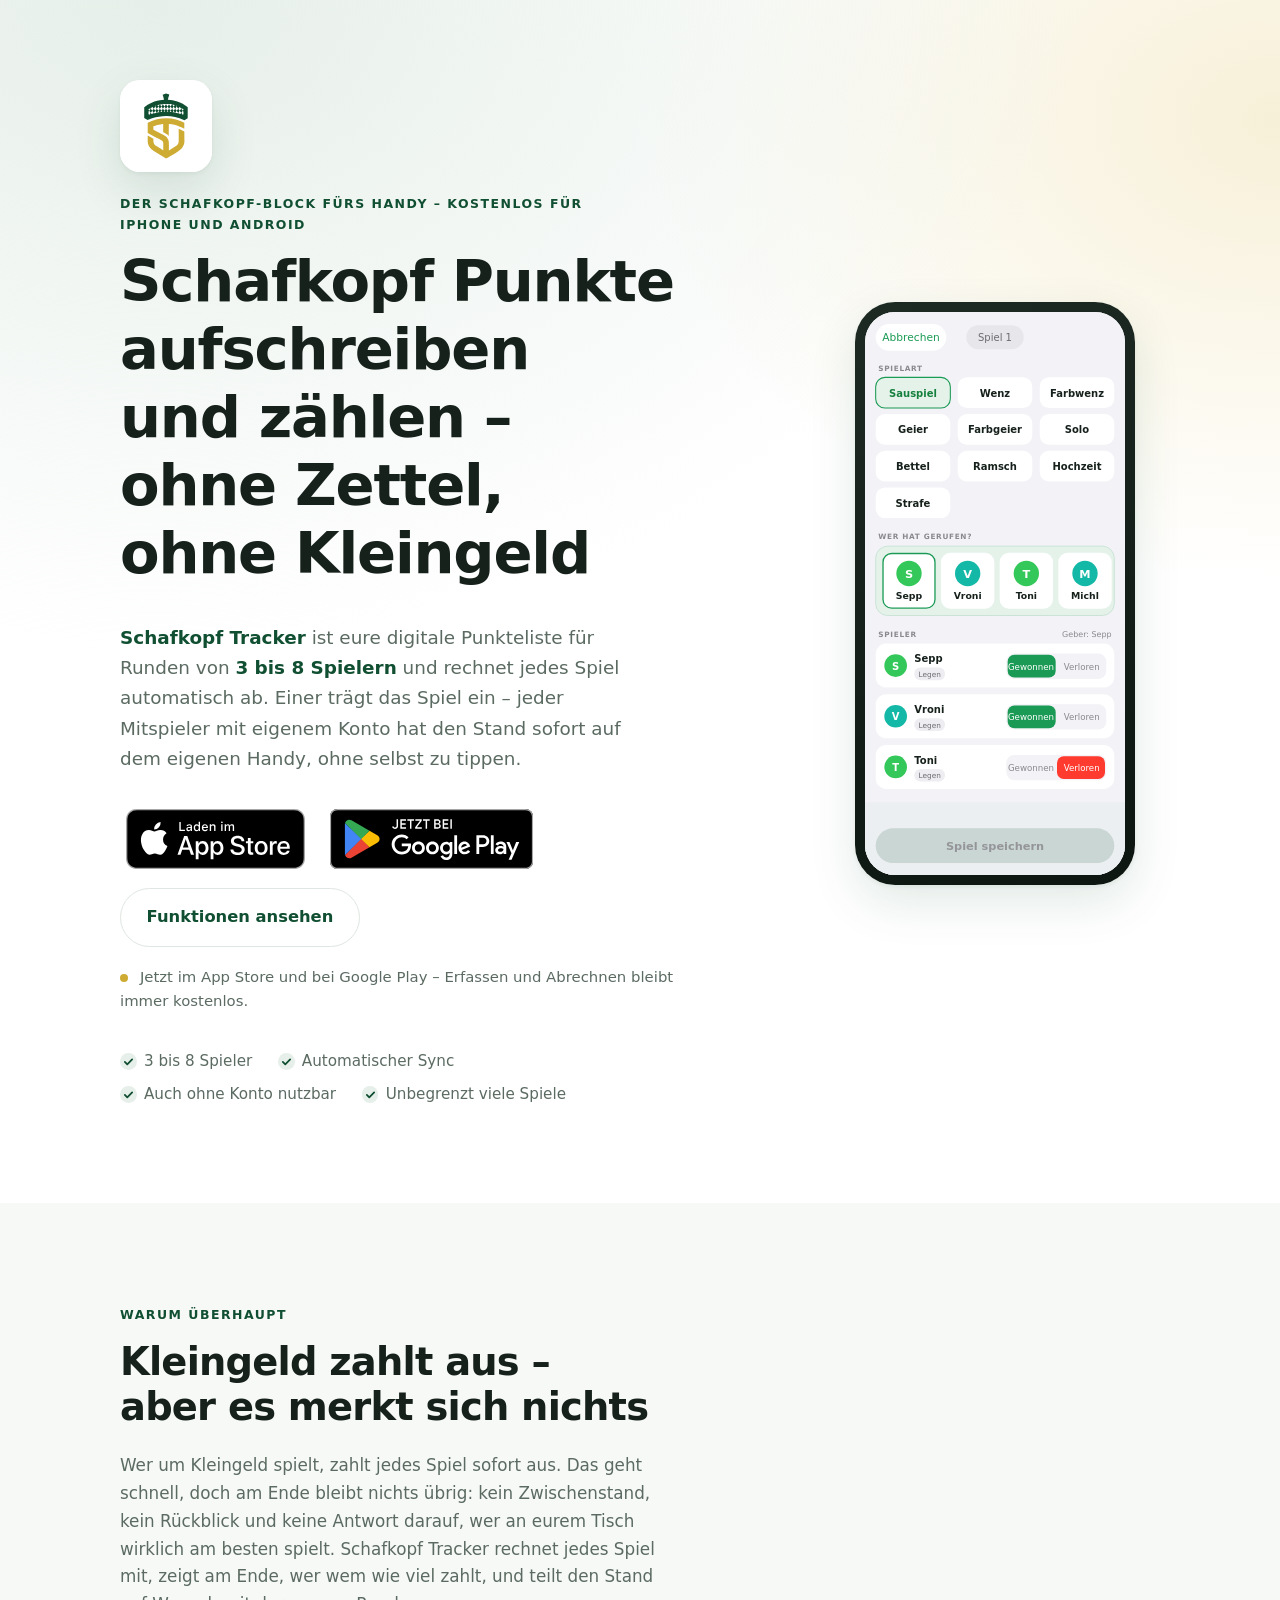
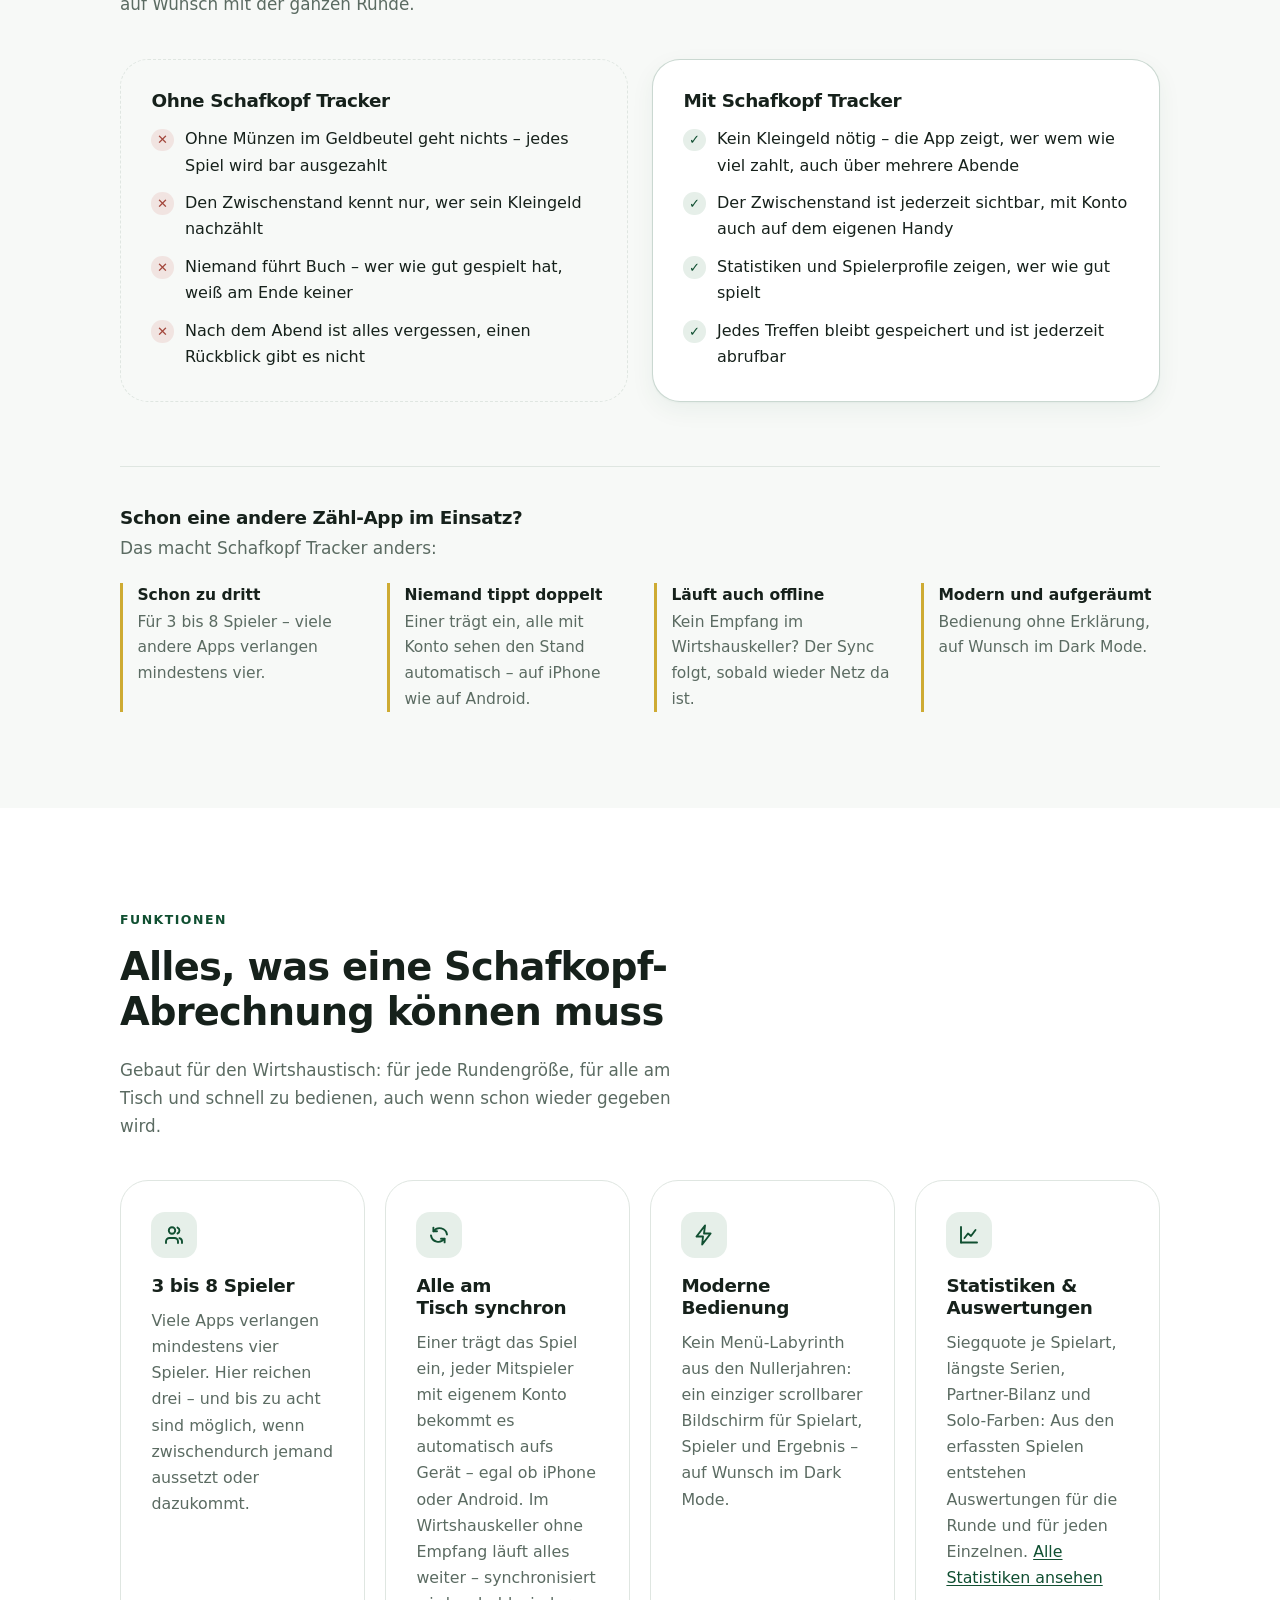
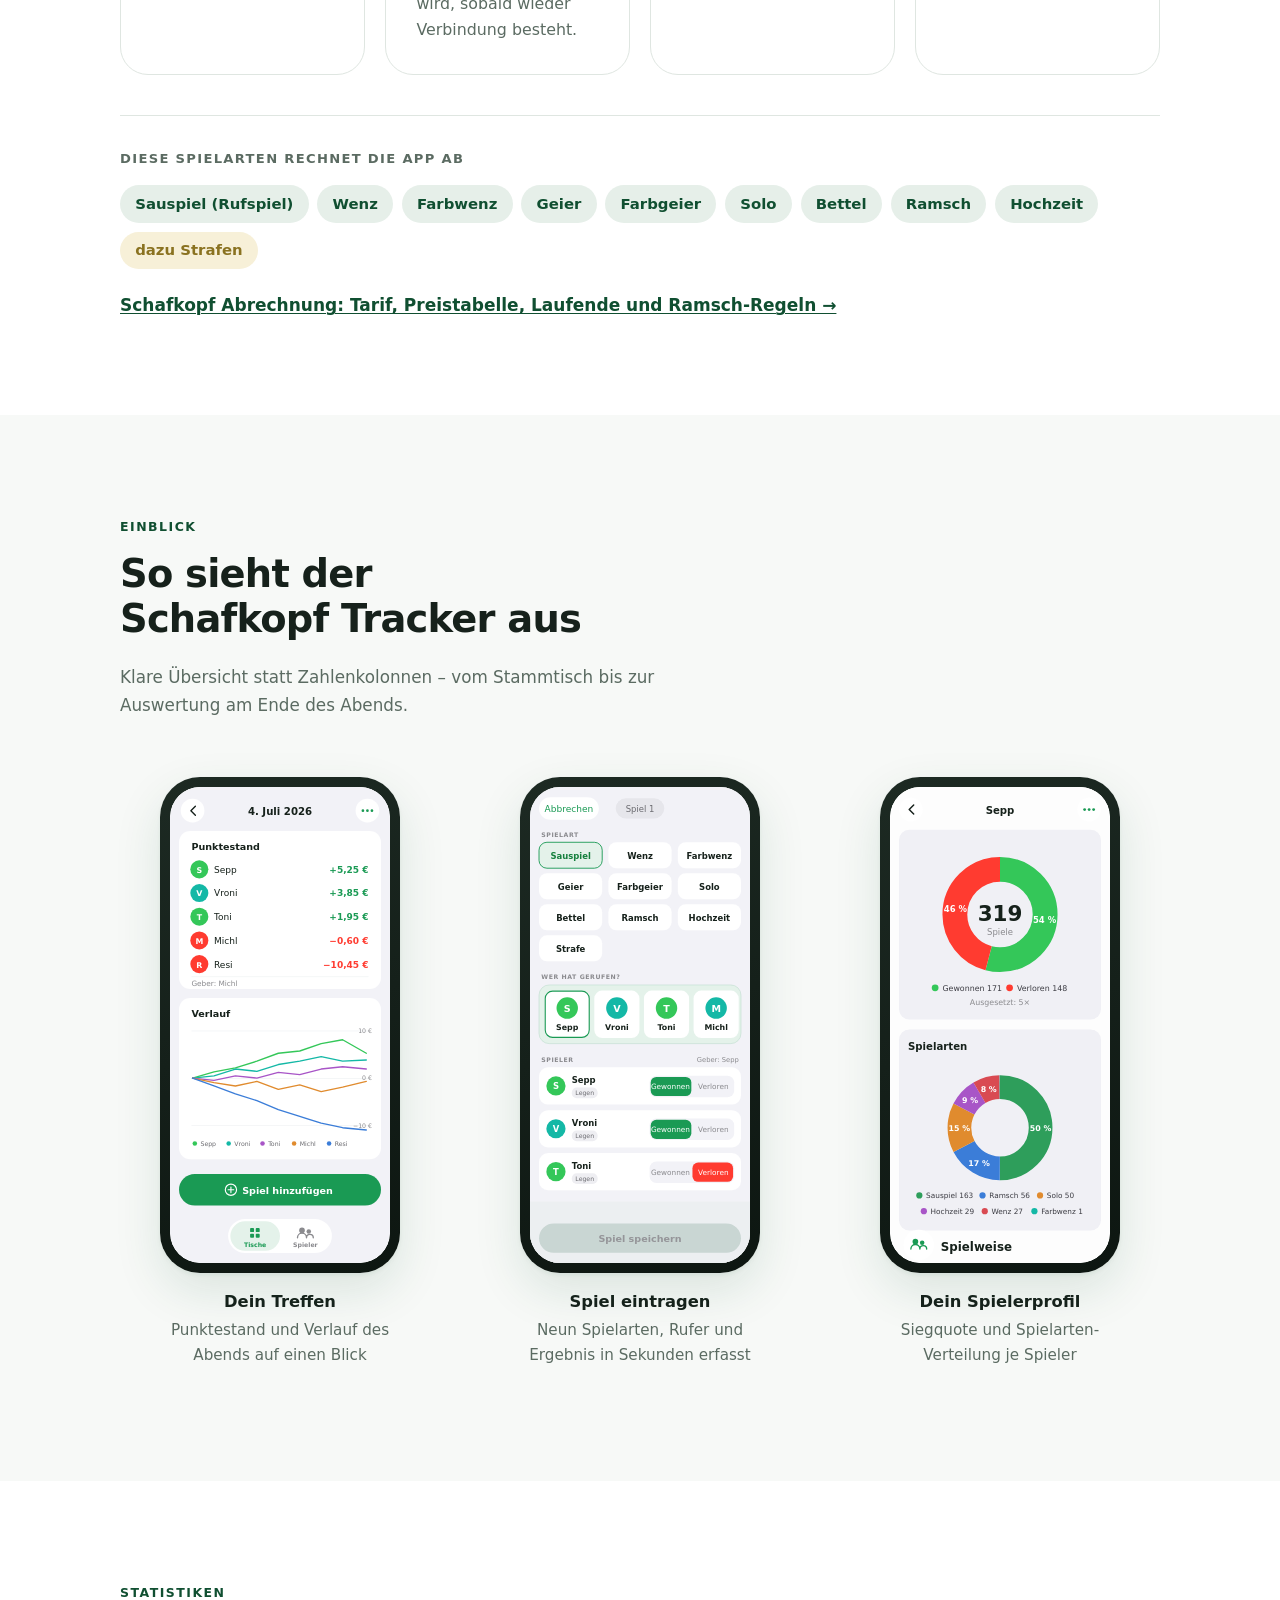
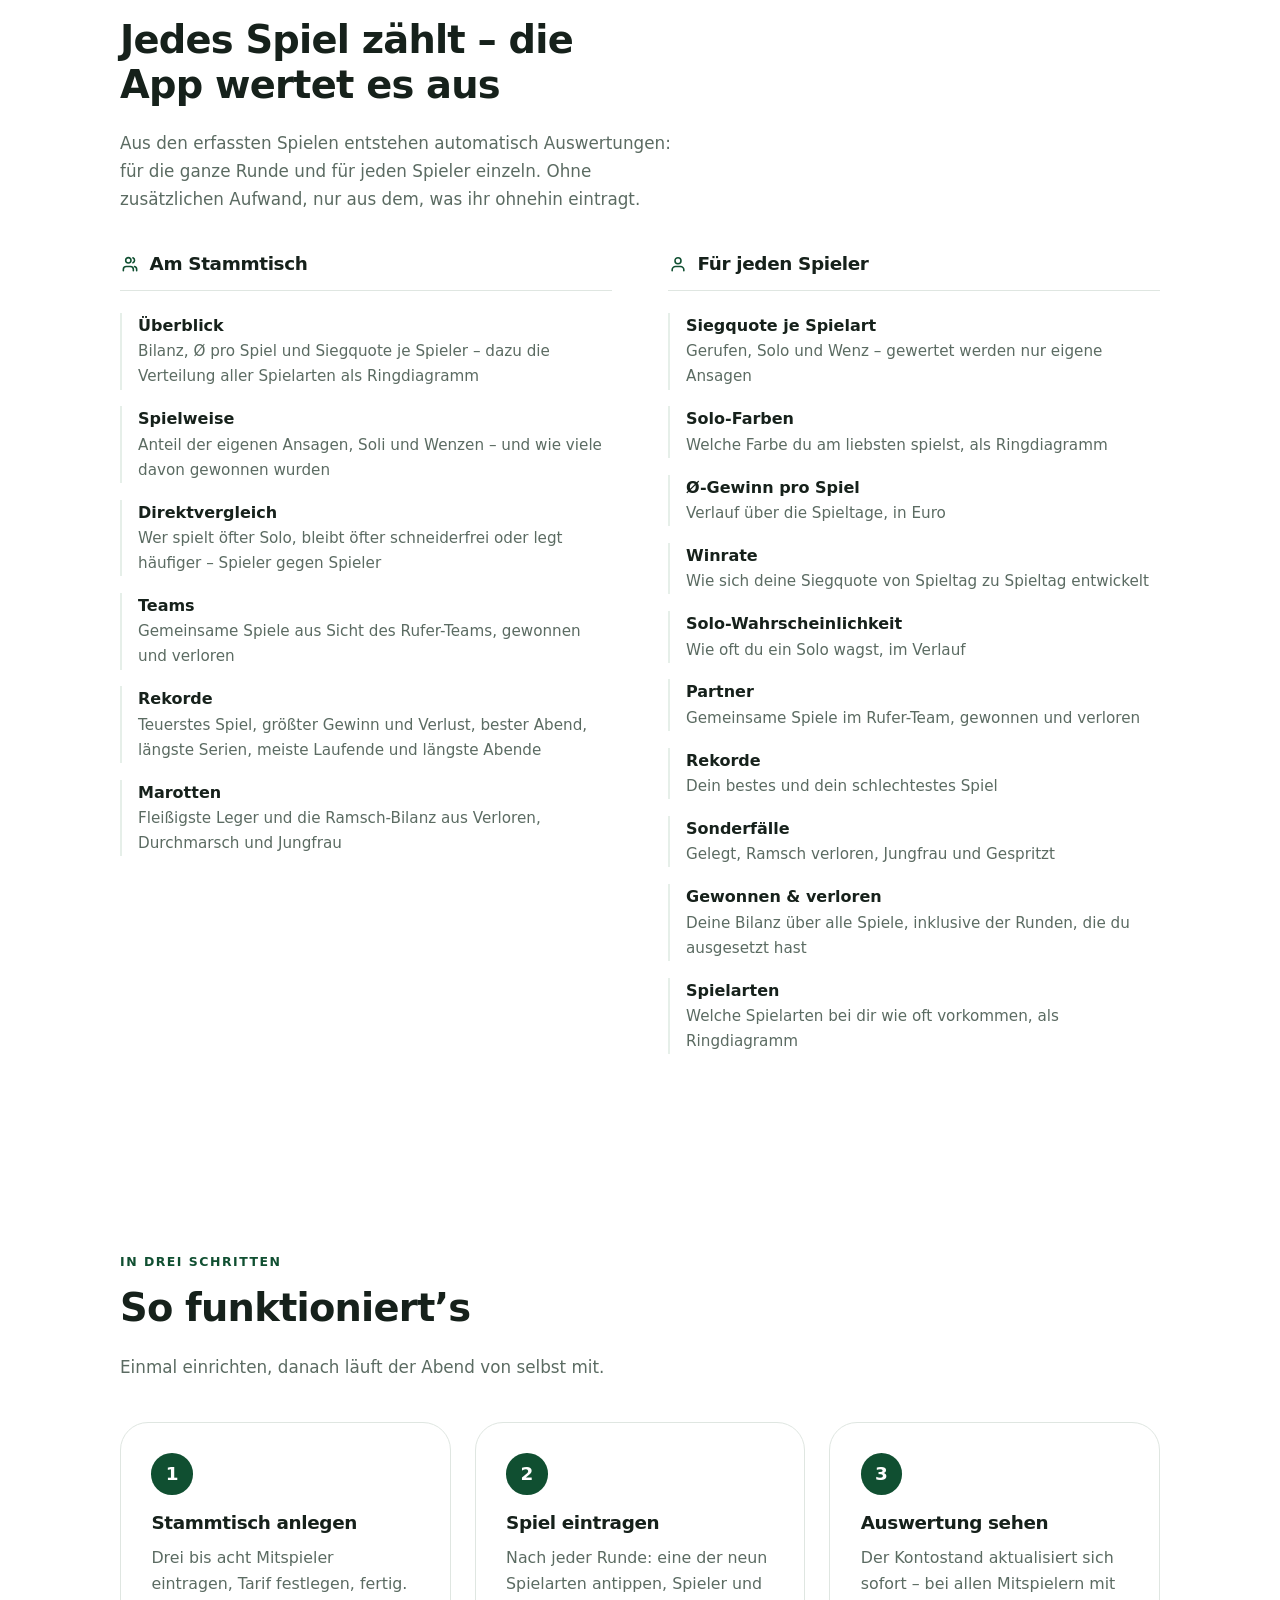
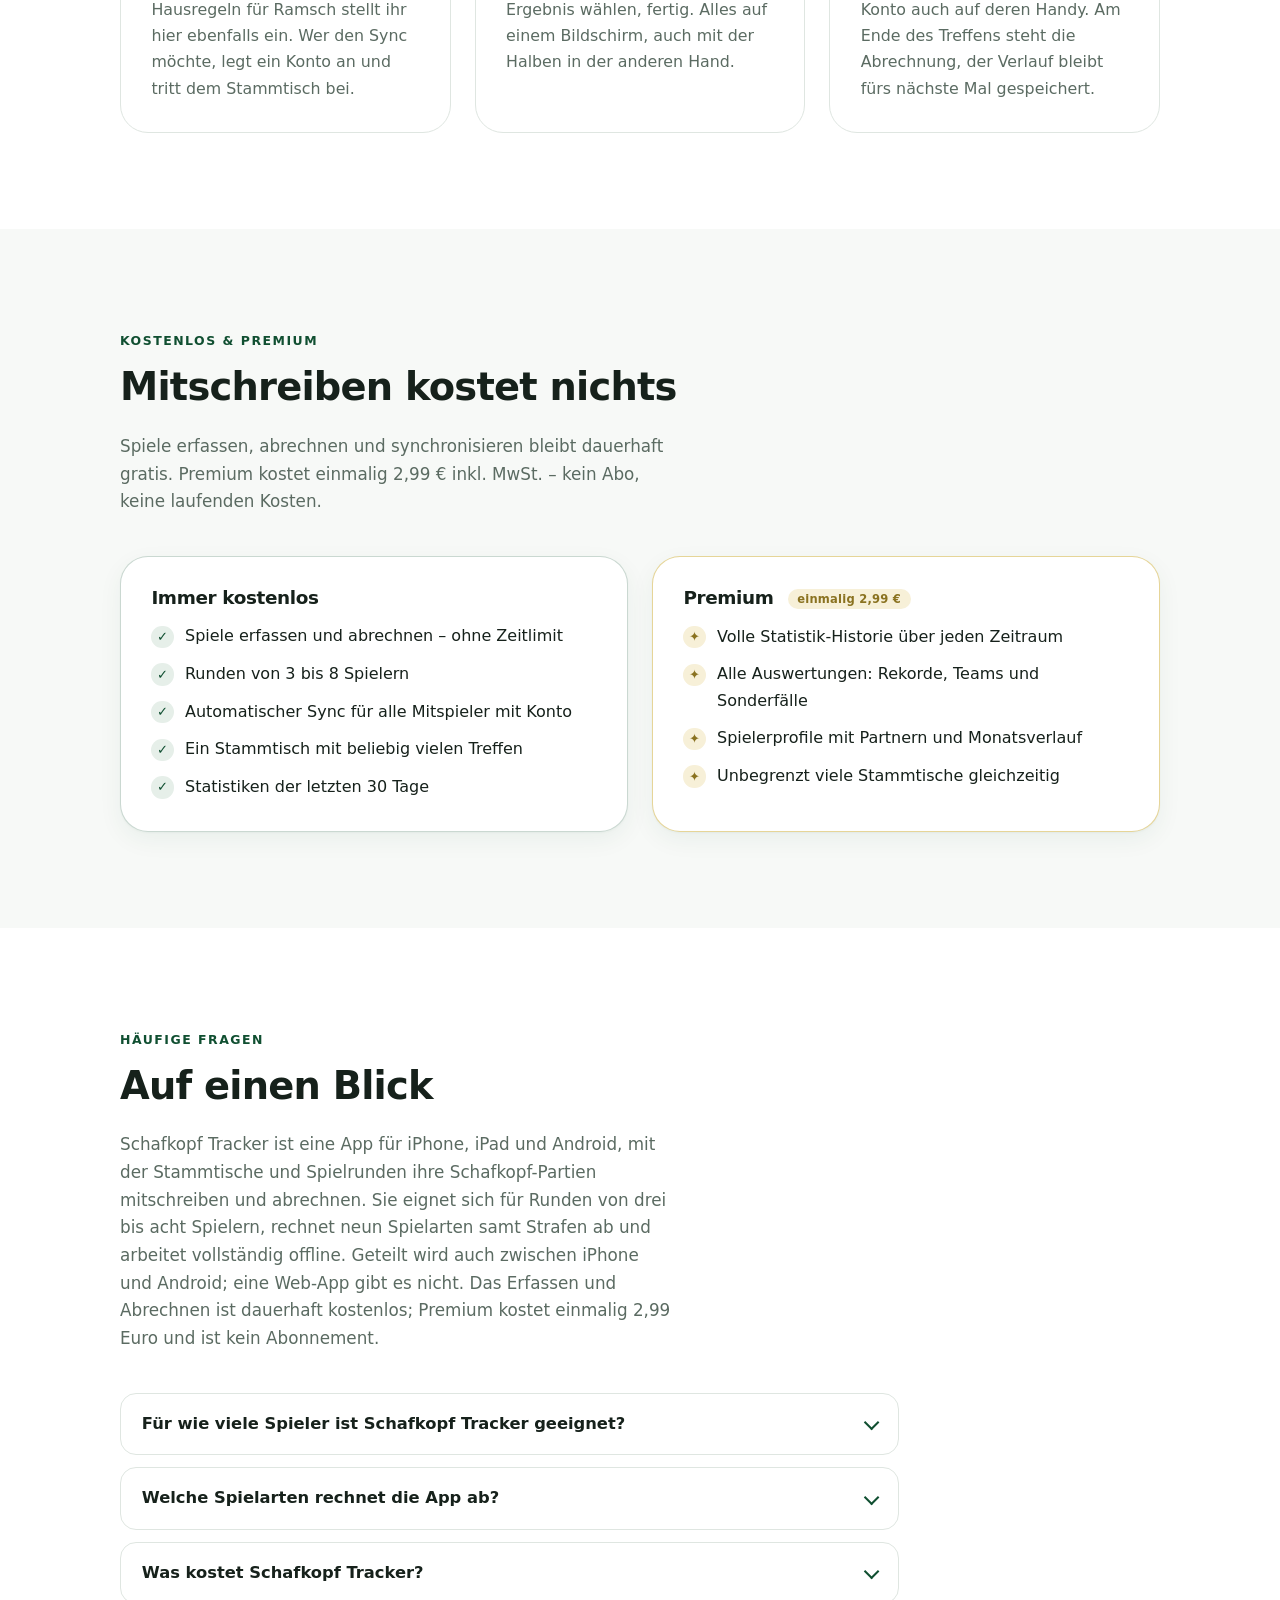
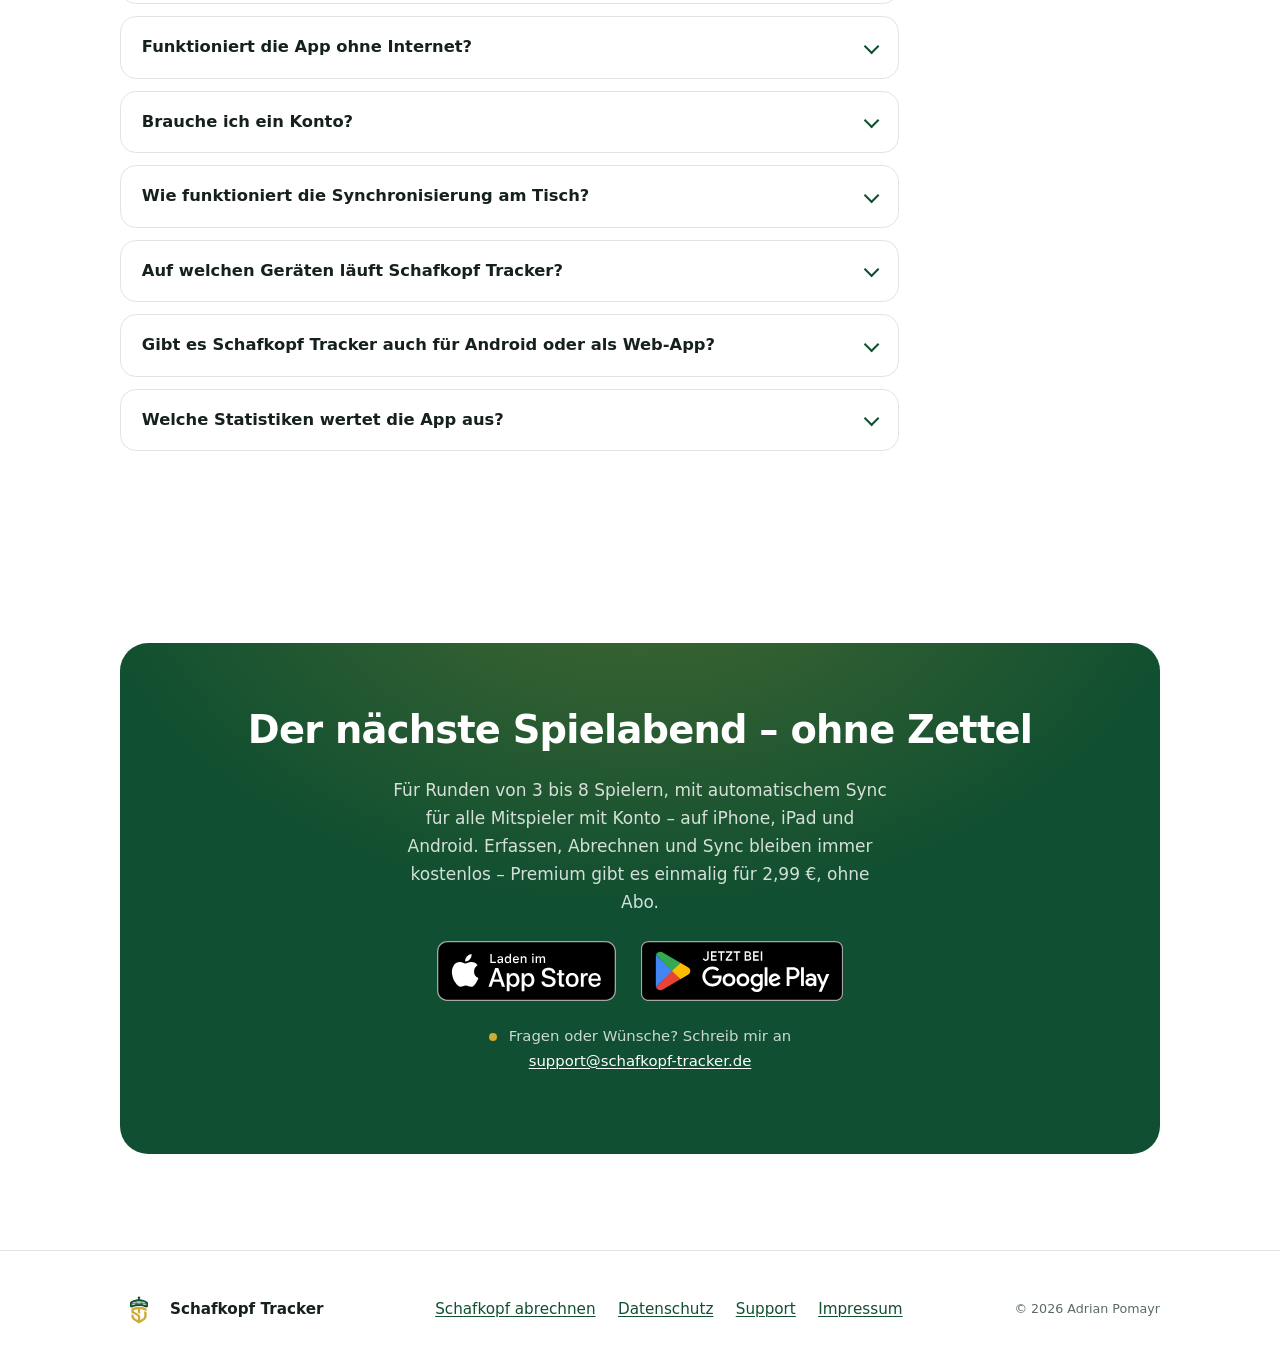
==== commit fb7eb817: "Ratgeber unter /schafkopf-abrechnen ohne .html-Endung führen GitHub Pages liefert schafkopf-abrechne" ====
--- a/index.html
+++ b/index.html
@@ -459,7 +459,7 @@
       </div>
 
       <p class="mehr-link">
-        <a href="/schafkopf-abrechnen.html">Schafkopf Abrechnung: Tarif, Preistabelle, Laufende und Ramsch-Regeln&nbsp;→</a>
+        <a href="/schafkopf-abrechnen">Schafkopf Abrechnung: Tarif, Preistabelle, Laufende und Ramsch-Regeln&nbsp;→</a>
       </p>
     </div>
   </section>
@@ -1000,7 +1000,7 @@
 
     <nav aria-label="Rechtliches und Kontakt">
       <ul>
-        <li><a href="/schafkopf-abrechnen.html">Schafkopf abrechnen</a></li>
+        <li><a href="/schafkopf-abrechnen">Schafkopf abrechnen</a></li>
         <li><a href="/datenschutz.html">Datenschutz</a></li>
         <li><a href="/support.html">Support</a></li>
         <li><a href="/impressum.html">Impressum</a></li>
